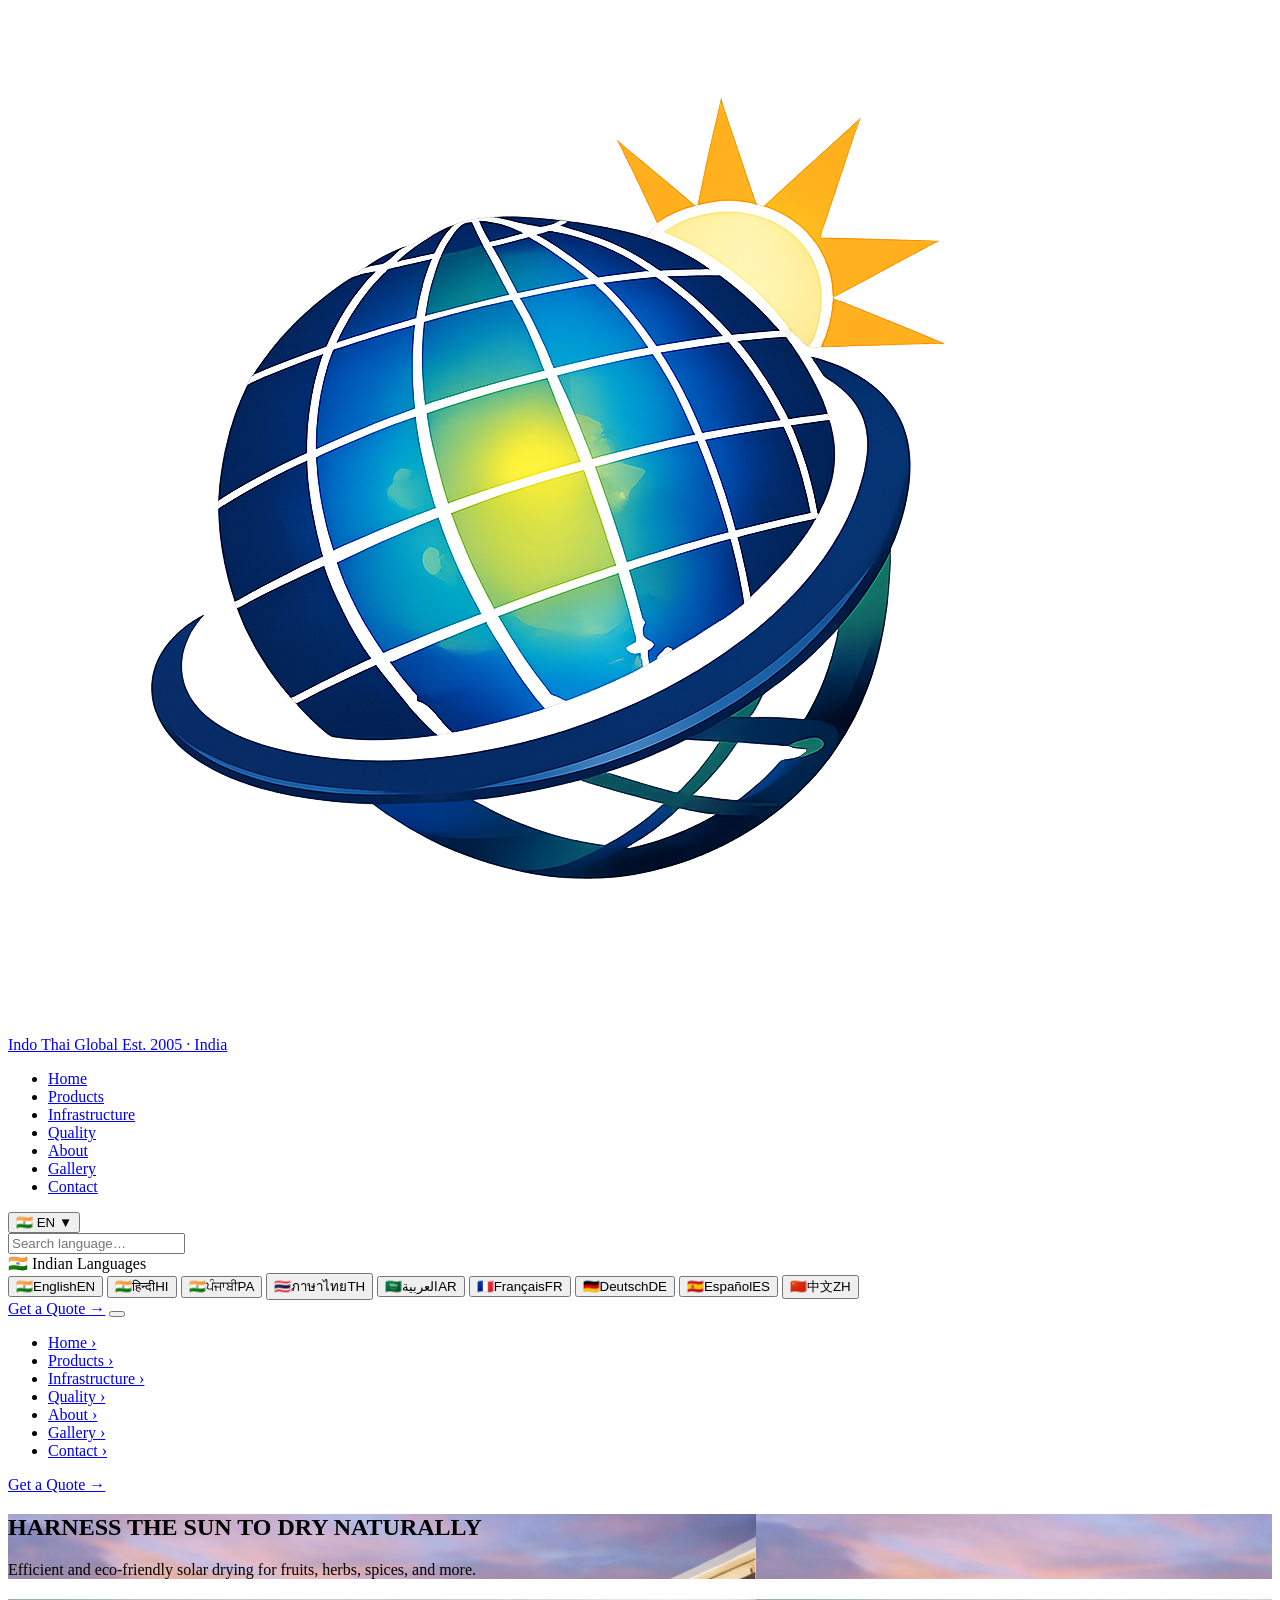
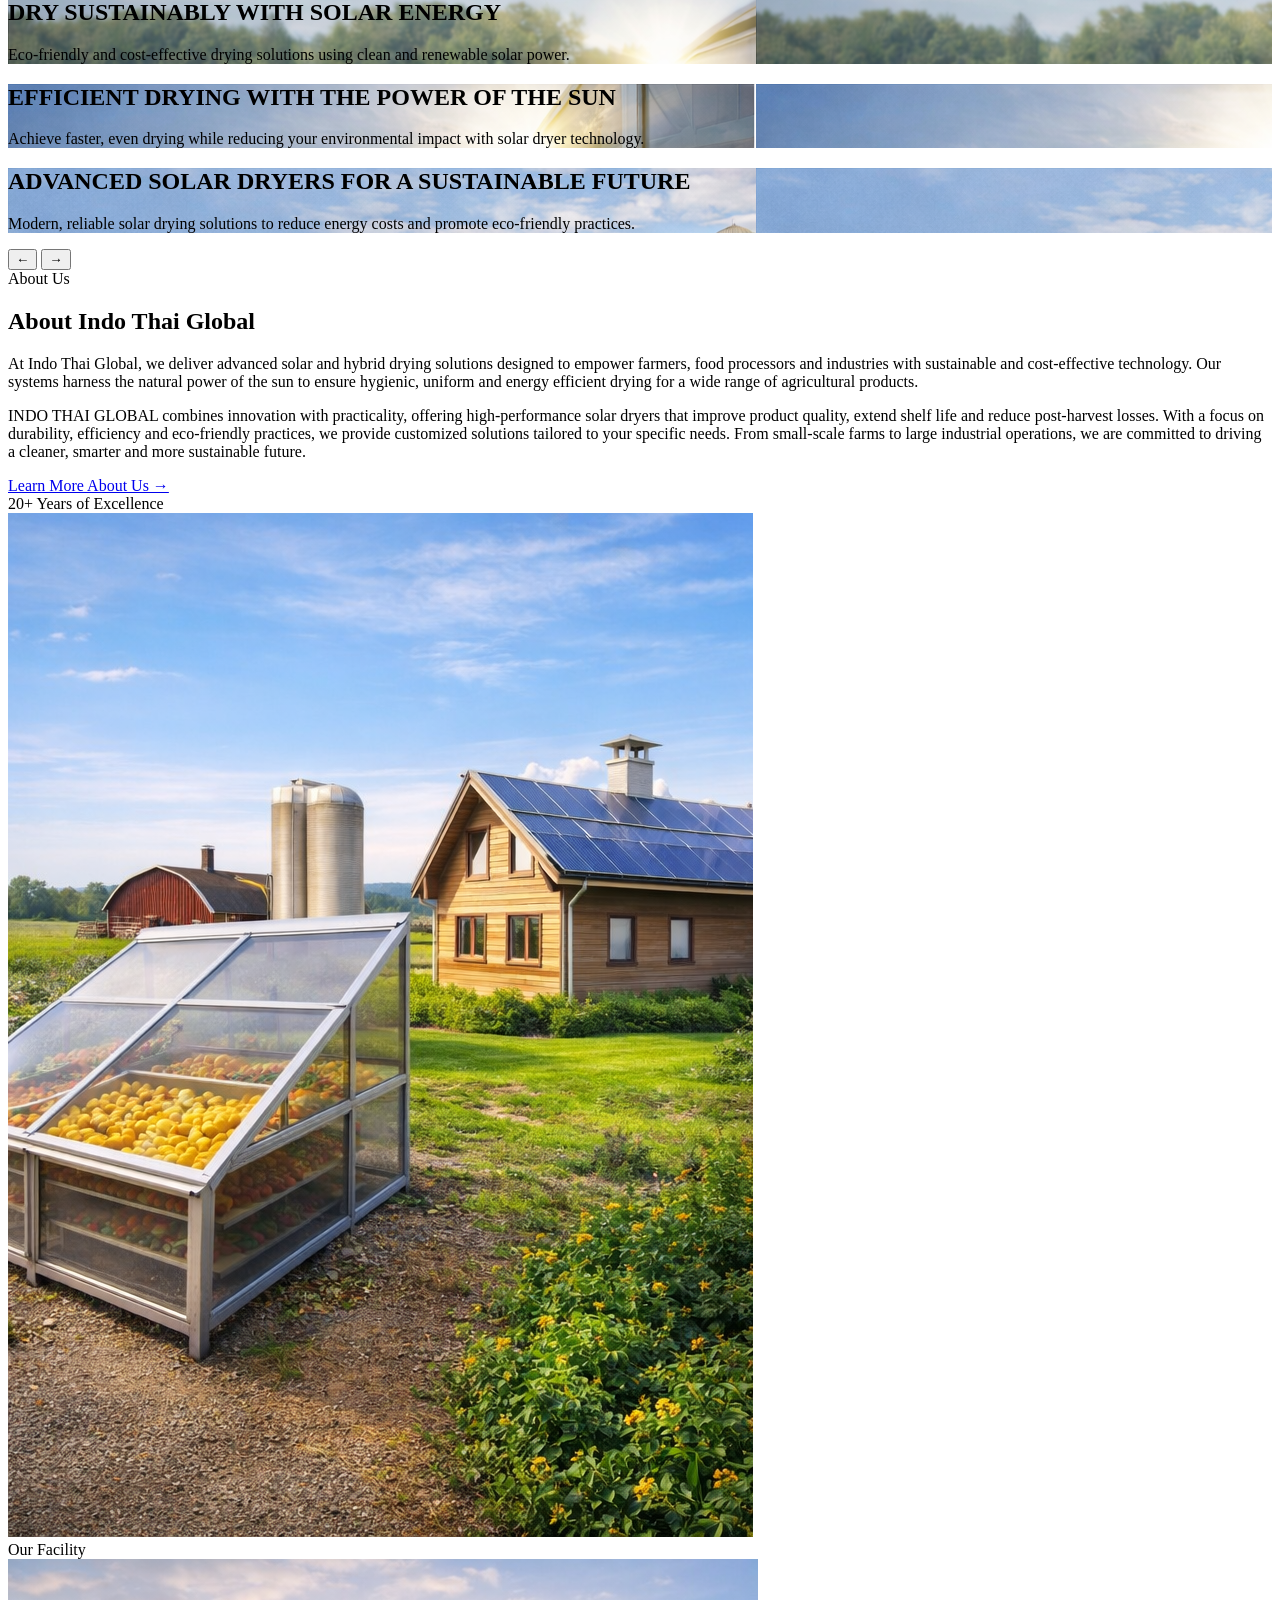
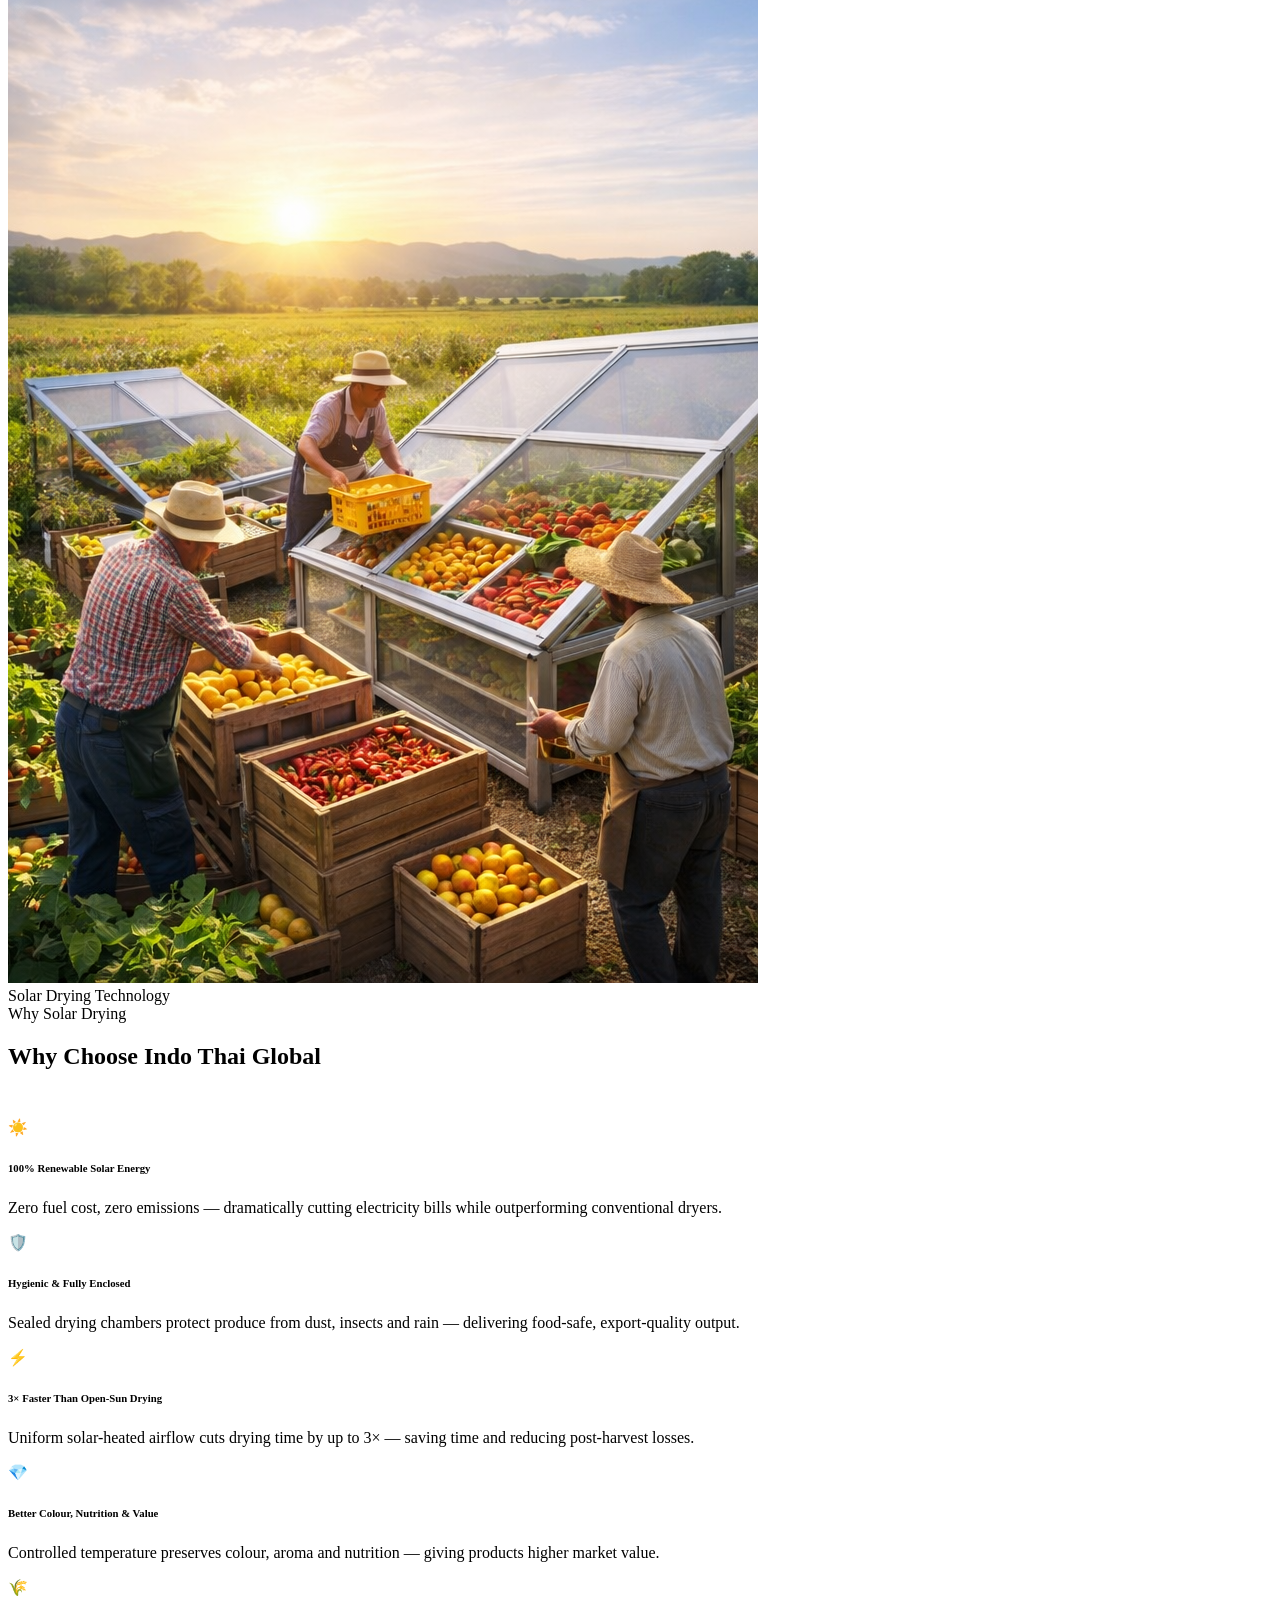
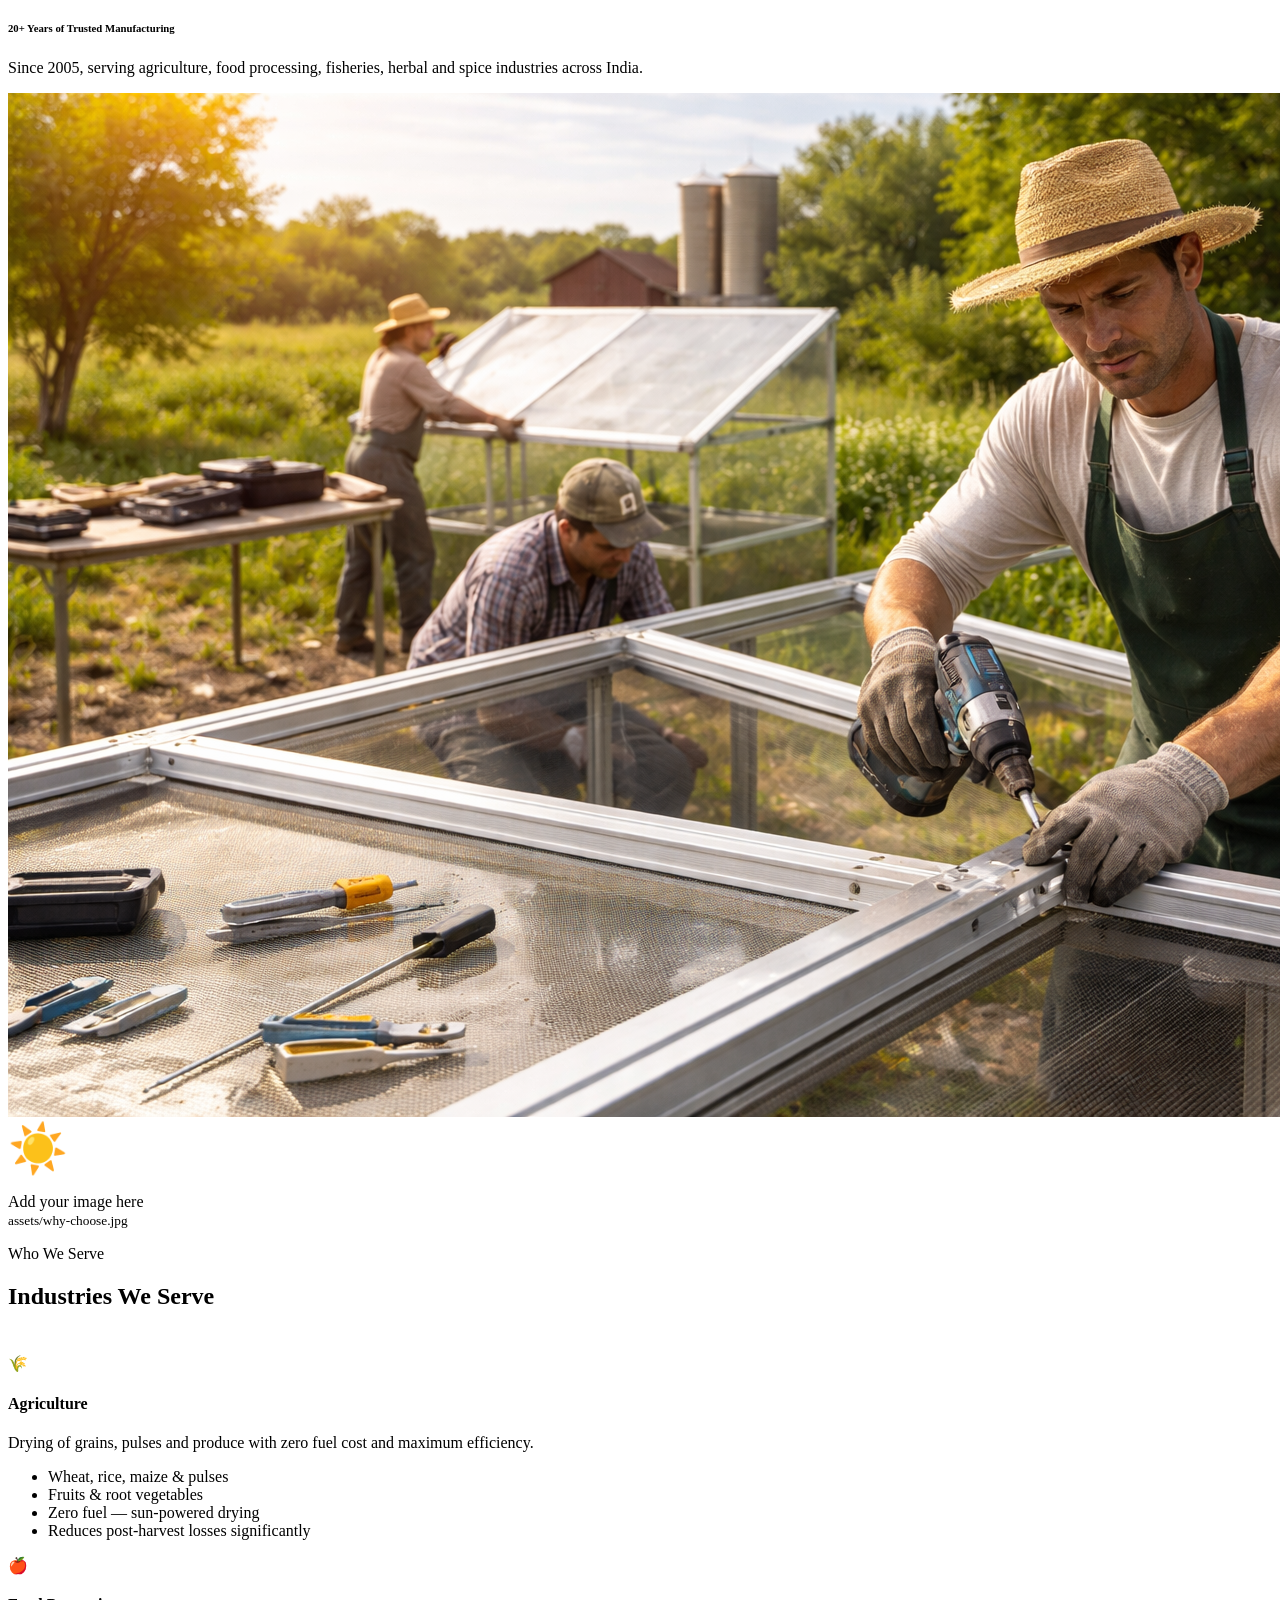
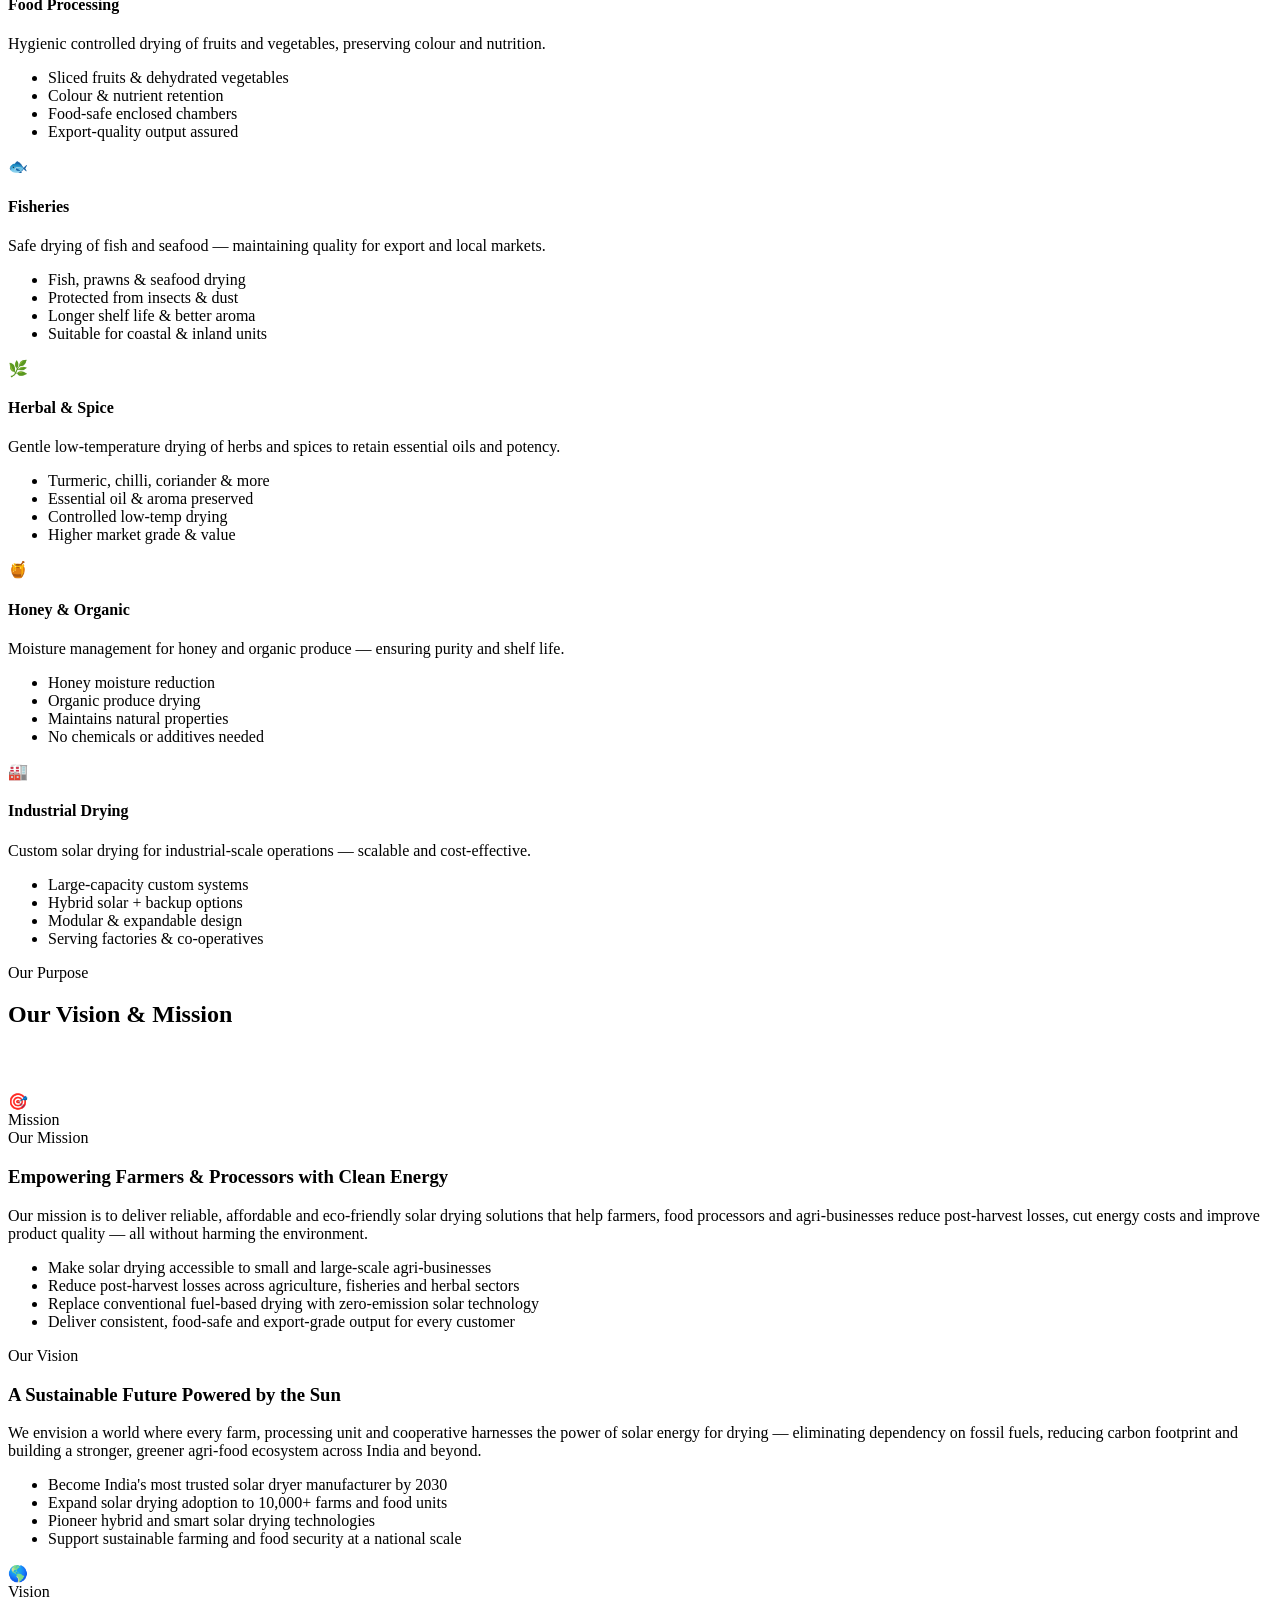
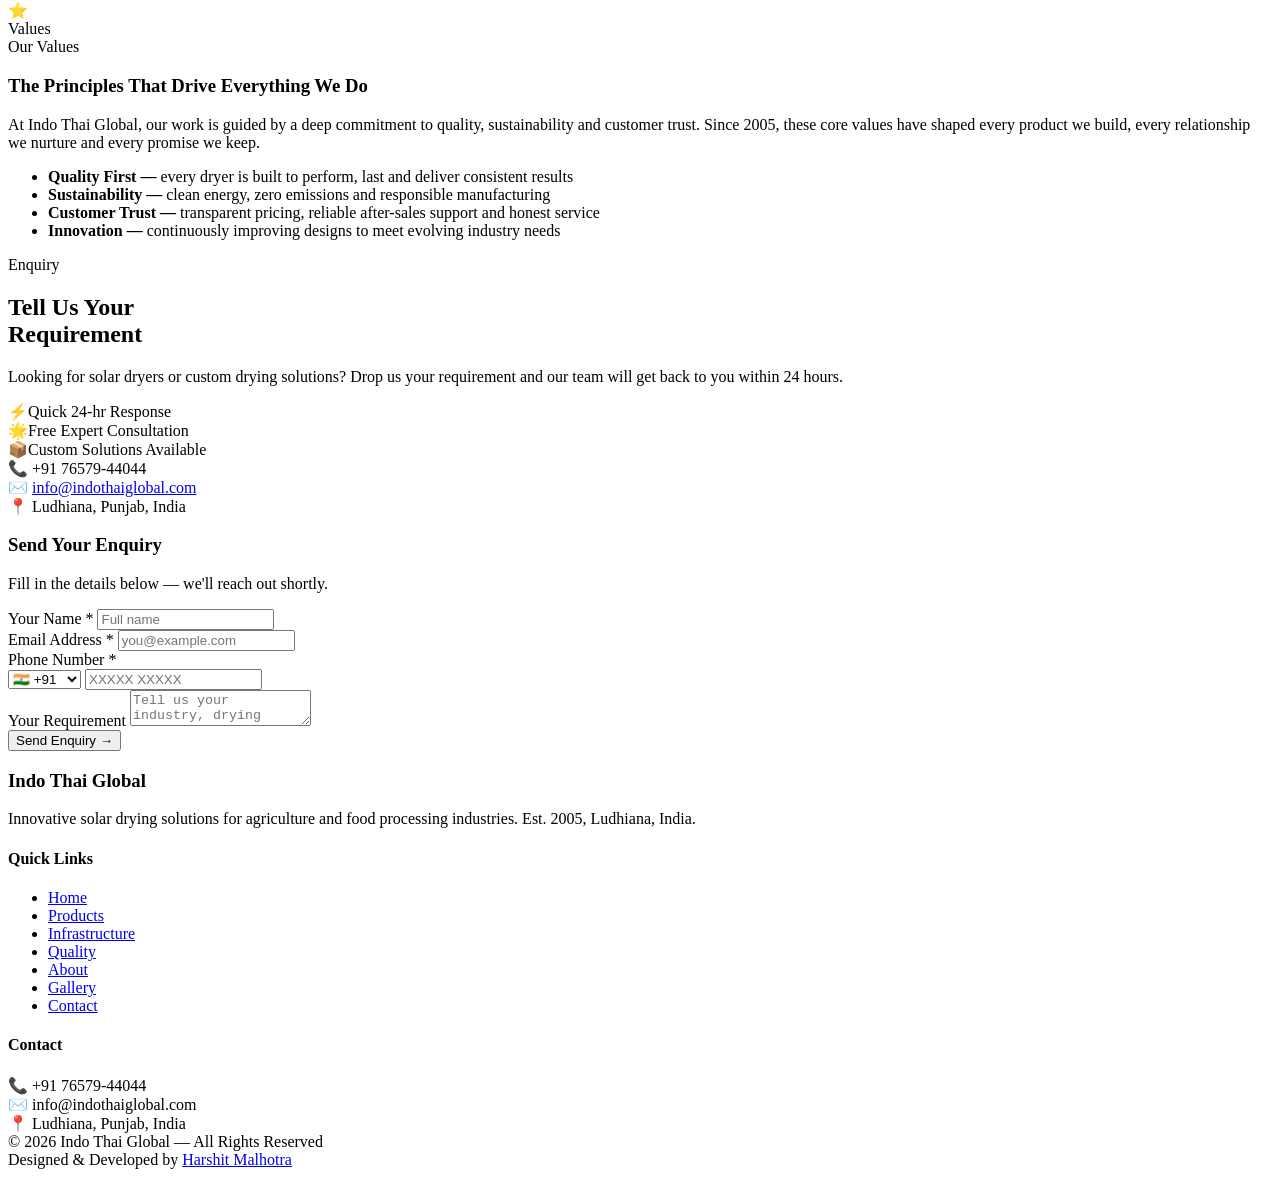
==== home.html @ e062b839 "Add files via upload" ====
<!DOCTYPE html>
<html lang="en">
<head>
  <meta charset="UTF-8"/>
  <meta name="viewport" content="width=device-width, initial-scale=1.0"/>
  <title>Indo Thai Global — Solar &amp; Hybrid Drying Systems</title>
  <meta name="description" content="Industrial-grade solar drying systems and food processing equipment. Est. 2005, Ludhiana, India."/>
  <link rel="icon" href="assets/logo.png" type="image/png"/>
  <link rel="stylesheet" href="css/global.css"/>
  <link rel="stylesheet" href="css/navbar.css"/>
  <link rel="stylesheet" href="css/home.css"/>
</head>
<body>

<!-- ░░ NAVBAR ░░ -->
<nav class="nav" id="nav">
  <div class="nav-accent" aria-hidden="true"></div>
  <div class="nav-progress" id="navProgress" aria-hidden="true"></div>
  <div class="nav-inner">
    <a href="home.html" class="nav-brand" aria-label="Indo Thai Global — Home">
      <img src="assets/logo.png" alt="Indo Thai Global" class="nav-logo" draggable="false"/>
      <div class="nav-brand-words">
        <span class="nav-brand-name">Indo Thai Global</span>
        <span class="nav-brand-tag">Est. 2005 &middot; India</span>
      </div>
    </a>
    <div class="nav-divider" aria-hidden="true"></div>
    <ul class="nav-links" role="list">
      <li><a href="home.html"           class="nav-link active">Home</a></li>
      <li><a href="products.html"       class="nav-link">Products</a></li>
      <li><a href="infrastructure.html" class="nav-link">Infrastructure</a></li>
      <li><a href="quality.html"        class="nav-link">Quality</a></li>
      <li><a href="about.html"          class="nav-link">About</a></li>
      <li><a href="gallery.html"        class="nav-link">Gallery</a></li>
      <li><a href="contact.html"        class="nav-link">Contact</a></li>
    </ul>
    <!-- Language Switcher -->
    <div class="nav-lang" id="navLang">
      <button class="nav-lang-btn" id="langBtn" aria-label="Select language">
        <span class="nav-lang-flag" id="langFlag">🇮🇳</span>
        <span id="langCurrent">EN</span>
        <span class="nav-lang-arrow">▼</span>
      </button>
      <div class="nav-lang-dropdown" id="langDropdown">
        <div class="lang-search-wrap">
          <input class="lang-search" id="langSearch" type="text" placeholder="Search language…" autocomplete="off"/>
        </div>
        <div class="lang-options-scroll" id="langOptionsScroll">
        <div class="lang-group">
          <div class="lang-group-label">🇮🇳 Indian Languages</div>
          <button class="lang-option active" data-lang="en" data-flag="🇮🇳"><span class="lang-option-flag">🇮🇳</span><span class="lang-option-name">English</span><span class="lang-option-code">EN</span></button>
          <button class="lang-option" data-lang="hi" data-flag="🇮🇳"><span class="lang-option-flag">🇮🇳</span><span class="lang-option-name">हिन्दी</span><span class="lang-option-code">HI</span></button>
          <button class="lang-option" data-lang="pa" data-flag="🇮🇳"><span class="lang-option-flag">🇮🇳</span><span class="lang-option-name">ਪੰਜਾਬੀ</span><span class="lang-option-code">PA</span></button>
          <button class="lang-option" data-lang="th" data-flag="🇹🇭"><span class="lang-option-flag">🇹🇭</span><span class="lang-option-name">ภาษาไทย</span><span class="lang-option-code">TH</span></button>
          <button class="lang-option" data-lang="ar" data-flag="🇸🇦"><span class="lang-option-flag">🇸🇦</span><span class="lang-option-name">العربية</span><span class="lang-option-code">AR</span></button>
          <button class="lang-option" data-lang="fr" data-flag="🇫🇷"><span class="lang-option-flag">🇫🇷</span><span class="lang-option-name">Français</span><span class="lang-option-code">FR</span></button>
          <button class="lang-option" data-lang="de" data-flag="🇩🇪"><span class="lang-option-flag">🇩🇪</span><span class="lang-option-name">Deutsch</span><span class="lang-option-code">DE</span></button>
          <button class="lang-option" data-lang="es" data-flag="🇪🇸"><span class="lang-option-flag">🇪🇸</span><span class="lang-option-name">Español</span><span class="lang-option-code">ES</span></button>
          <button class="lang-option" data-lang="zh-CN" data-flag="🇨🇳"><span class="lang-option-flag">🇨🇳</span><span class="lang-option-name">中文</span><span class="lang-option-code">ZH</span></button>
        </div>
        </div>
      </div>
    </div>
    <a href="#enquiry" class="nav-cta">Get a Quote <span class="cta-arrow">→</span></a>
    <button class="nav-burger" id="burger" aria-label="Toggle navigation" aria-expanded="false" aria-controls="drawer">
      <span class="burger-line"></span>
      <span class="burger-line"></span>
      <span class="burger-line"></span>
    </button>
  </div>
</nav>

<div class="nav-drawer" id="drawer" role="navigation" aria-label="Mobile navigation">
  <ul class="drawer-links" role="list">
    <li><a href="home.html"           class="drawer-link">Home           <span class="drawer-arrow">›</span></a></li>
    <li><a href="products.html"       class="drawer-link">Products       <span class="drawer-arrow">›</span></a></li>
    <li><a href="infrastructure.html" class="drawer-link">Infrastructure <span class="drawer-arrow">›</span></a></li>
    <li><a href="quality.html"        class="drawer-link">Quality        <span class="drawer-arrow">›</span></a></li>
    <li><a href="about.html"          class="drawer-link">About          <span class="drawer-arrow">›</span></a></li>
    <li><a href="gallery.html"        class="drawer-link">Gallery        <span class="drawer-arrow">›</span></a></li>
    <li><a href="contact.html"        class="drawer-link">Contact        <span class="drawer-arrow">›</span></a></li>
  </ul>
  <div class="drawer-cta-wrap">
    <a href="#enquiry" class="drawer-cta">Get a Quote →</a>
  </div>
</div>


<!-- ░░ HERO ░░ -->
<section class="hero" aria-label="Hero">
  <div class="hero-slides">
    <div class="hero-slide is-active" style="background-image:url('assets/slide1.png')">
      <div class="hero-slide-overlay"></div>
      <div class="hero-slide-text">
        <h1 class="hero-slide-heading">HARNESS THE SUN TO DRY NATURALLY</h1>
        <p class="hero-slide-sub">Efficient and eco-friendly solar drying for fruits, herbs, spices, and more.</p>
      </div>
    </div>
    <div class="hero-slide" style="background-image:url('assets/slide2.png')">
      <div class="hero-slide-overlay"></div>
      <div class="hero-slide-text">
        <h1 class="hero-slide-heading">DRY SUSTAINABLY WITH SOLAR ENERGY</h1>
        <p class="hero-slide-sub">Eco-friendly and cost-effective drying solutions using clean and renewable solar power.</p>
      </div>
    </div>
    <div class="hero-slide" style="background-image:url('assets/slide3.png')">
      <div class="hero-slide-overlay"></div>
      <div class="hero-slide-text">
        <h1 class="hero-slide-heading">EFFICIENT DRYING WITH THE POWER OF THE SUN</h1>
        <p class="hero-slide-sub">Achieve faster, even drying while reducing your environmental impact with solar dryer technology.</p>
      </div>
    </div>
    <div class="hero-slide" style="background-image:url('assets/slide4.png')">
      <div class="hero-slide-overlay"></div>
      <div class="hero-slide-text">
        <h1 class="hero-slide-heading">ADVANCED SOLAR DRYERS FOR A SUSTAINABLE FUTURE</h1>
        <p class="hero-slide-sub">Modern, reliable solar drying solutions to reduce energy costs and promote eco-friendly practices.</p>
      </div>
    </div>
  </div>
  <div class="hero-glow" aria-hidden="true"></div>

  <button class="hero-slide-arrow hero-slide-prev" id="heroPrev" aria-label="Previous slide">&#8592;</button>
  <button class="hero-slide-arrow hero-slide-next" id="heroNext" aria-label="Next slide">&#8594;</button>
  <div class="hero-slide-dots" id="heroSlideDots"></div>
  <div class="scroll-hint" aria-hidden="true">
    <div class="scroll-line"></div>
    <div class="scroll-dot"></div>
  </div>
</section>


<!-- ░░ ABOUT US ░░ -->
<section class="home-about section" id="company">
  <div class="container">
    <div class="home-about-grid">

      <!-- Text — LEFT, slides in from left -->
      <div class="ha-text reveal-left">
        <div class="section-label">About Us</div>
        <h2 class="ha-title">About Indo Thai Global</h2>
        <div class="ha-divider"></div>
        <p>At Indo Thai Global, we deliver advanced solar and hybrid drying solutions designed to empower farmers, food processors and industries with sustainable and cost-effective technology. Our systems harness the natural power of the sun to ensure hygienic, uniform and energy efficient drying for a wide range of agricultural products.</p>
        <p>INDO THAI GLOBAL combines innovation with practicality, offering high-performance solar dryers that improve product quality, extend shelf life and reduce post-harvest losses. With a focus on durability, efficiency and eco-friendly practices, we provide customized solutions tailored to your specific needs. From small-scale farms to large industrial operations, we are committed to driving a cleaner, smarter and more sustainable future.</p>
        <a href="about.html" class="btn btn-ghost" style="margin-top:1.6rem">Learn More About Us →</a>
      </div>

      <!-- Dual image stack — RIGHT, slides in from right -->
      <div class="ha-images-stack reveal-right">
        <div class="ha-stack-badge">
          <span class="ha-badge-num">20+</span>
          <span class="ha-badge-text">Years of Excellence</span>
        </div>
        <div class="ha-stack-img ha-stack-img--top">
          <!-- REPLACE: assets/about-main.jpg -->
          <img src="assets/about1.png" alt="Indo Thai Global facility"
               onerror="this.parentElement.style.background='linear-gradient(135deg,#c8f0e4,#9dd8c8)'"/>
          <div class="ha-stack-overlay">
            <span class="ha-stack-label">Our Facility</span>
          </div>
        </div>
        <div class="ha-stack-img ha-stack-img--bottom">
          <!-- REPLACE: assets/about-sm1.jpg -->
          <img src="assets/about2.png" alt="Solar drying technology"
               onerror="this.parentElement.style.background='linear-gradient(135deg,#bee8f7,#7dcce8)'"/>
          <div class="ha-stack-overlay">
            <span class="ha-stack-label">Solar Drying Technology</span>
          </div>
        </div>
      </div>

    </div>
  </div>
</section>

<!-- ░░ WHY CHOOSE US ░░ -->
<section class="home-why section" id="why-us">
  <div class="container">

    <div class="text-center reveal-up" style="margin-bottom:3rem">
      <div class="section-label">Why Solar Drying</div>
      <h2 class="sec-title">Why Choose Indo Thai Global</h2>
    </div>

    <div class="why-new-grid">

      <!-- Cards — LEFT -->
      <div class="why-cards-col reveal-left">
        <div class="why-card">
          <div class="why-card-icon-box">&#9728;&#65039;</div>
          <div class="why-card-body">
            <h6>100% Renewable Solar Energy</h6>
            <p>Zero fuel cost, zero emissions — dramatically cutting electricity bills while outperforming conventional dryers.</p>
          </div>
        </div>
        <div class="why-card">
          <div class="why-card-icon-box">&#128737;&#65039;</div>
          <div class="why-card-body">
            <h6>Hygienic &amp; Fully Enclosed</h6>
            <p>Sealed drying chambers protect produce from dust, insects and rain — delivering food-safe, export-quality output.</p>
          </div>
        </div>
        <div class="why-card">
          <div class="why-card-icon-box">&#9889;</div>
          <div class="why-card-body">
            <h6>3&#215; Faster Than Open-Sun Drying</h6>
            <p>Uniform solar-heated airflow cuts drying time by up to 3&#215; — saving time and reducing post-harvest losses.</p>
          </div>
        </div>
        <div class="why-card">
          <div class="why-card-icon-box">&#128142;</div>
          <div class="why-card-body">
            <h6>Better Colour, Nutrition &amp; Value</h6>
            <p>Controlled temperature preserves colour, aroma and nutrition — giving products higher market value.</p>
          </div>
        </div>
        <div class="why-card">
          <div class="why-card-icon-box">&#127806;</div>
          <div class="why-card-body">
            <h6>20+ Years of Trusted Manufacturing</h6>
            <p>Since 2005, serving agriculture, food processing, fisheries, herbal and spice industries across India.</p>
          </div>
        </div>
      </div>

      <!-- Image — RIGHT -->
      <div class="why-new-img-side reveal-right">
        <div class="why-new-img-wrap">
          <!-- REPLACE: assets/why-choose.jpg -->
          <img src="assets/whychoose.png" alt="Why Choose Indo Thai Global"
               onerror="this.style.display='none';this.parentElement.classList.add('why-img-ph')"/>
          <div class="why-ph-inner">
            <div style="font-size:3rem">&#9728;&#65039;</div>
            <p>Add your image here<br/><small>assets/why-choose.jpg</small></p>
          </div>
        </div>
      </div>

    </div>
  </div>
</section>


<!-- ░░ INDUSTRIES WE SERVE ░░ -->
<section class="home-industries section" id="industries">
  <div class="ind-container">
    <div class="text-center reveal-up" style="margin-bottom:2.8rem">
      <div class="section-label">Who We Serve</div>
      <h2 class="sec-title">Industries We Serve</h2>
    </div>
    <div class="ind-grid">

      <div class="ind-card reveal-up" style="transition-delay:0.05s">
        <div class="ind-icon">&#127806;</div>
        <h4>Agriculture</h4>
        <p>Drying of grains, pulses and produce with zero fuel cost and maximum efficiency.</p>
        <ul class="ind-list">
          <li>Wheat, rice, maize &amp; pulses</li>
          <li>Fruits &amp; root vegetables</li>
          <li>Zero fuel — sun-powered drying</li>
          <li>Reduces post-harvest losses significantly</li>
        </ul>
      </div>

      <div class="ind-card reveal-up" style="transition-delay:0.10s">
        <div class="ind-icon">&#127822;</div>
        <h4>Food Processing</h4>
        <p>Hygienic controlled drying of fruits and vegetables, preserving colour and nutrition.</p>
        <ul class="ind-list">
          <li>Sliced fruits &amp; dehydrated vegetables</li>
          <li>Colour &amp; nutrient retention</li>
          <li>Food-safe enclosed chambers</li>
          <li>Export-quality output assured</li>
        </ul>
      </div>

      <div class="ind-card reveal-up" style="transition-delay:0.15s">
        <div class="ind-icon">&#128031;</div>
        <h4>Fisheries</h4>
        <p>Safe drying of fish and seafood — maintaining quality for export and local markets.</p>
        <ul class="ind-list">
          <li>Fish, prawns &amp; seafood drying</li>
          <li>Protected from insects &amp; dust</li>
          <li>Longer shelf life &amp; better aroma</li>
          <li>Suitable for coastal &amp; inland units</li>
        </ul>
      </div>

      <div class="ind-card reveal-up" style="transition-delay:0.20s">
        <div class="ind-icon">&#127807;</div>
        <h4>Herbal &amp; Spice</h4>
        <p>Gentle low-temperature drying of herbs and spices to retain essential oils and potency.</p>
        <ul class="ind-list">
          <li>Turmeric, chilli, coriander &amp; more</li>
          <li>Essential oil &amp; aroma preserved</li>
          <li>Controlled low-temp drying</li>
          <li>Higher market grade &amp; value</li>
        </ul>
      </div>

      <div class="ind-card reveal-up" style="transition-delay:0.25s">
        <div class="ind-icon">&#127855;</div>
        <h4>Honey &amp; Organic</h4>
        <p>Moisture management for honey and organic produce — ensuring purity and shelf life.</p>
        <ul class="ind-list">
          <li>Honey moisture reduction</li>
          <li>Organic produce drying</li>
          <li>Maintains natural properties</li>
          <li>No chemicals or additives needed</li>
        </ul>
      </div>

      <div class="ind-card reveal-up" style="transition-delay:0.30s">
        <div class="ind-icon">&#127981;</div>
        <h4>Industrial Drying</h4>
        <p>Custom solar drying for industrial-scale operations — scalable and cost-effective.</p>
        <ul class="ind-list">
          <li>Large-capacity custom systems</li>
          <li>Hybrid solar + backup options</li>
          <li>Modular &amp; expandable design</li>
          <li>Serving factories &amp; co-operatives</li>
        </ul>
      </div>

    </div>
  </div>
</section>


<!-- ░░ VISION & MISSION ░░ -->
<section class="home-vm section" id="vision-mission">
  <div class="container">

    <div class="text-center reveal-up" style="margin-bottom:4rem">
      <div class="section-label">Our Purpose</div>
      <h2 class="sec-title">Our Vision &amp; Mission</h2>
    </div>

    <!-- ── MISSION — figure left, text right ── -->
    <div class="vm-row">
      <div class="vm-figure reveal-left">
        <div class="vm-figure-ring vm-ring--mission">
          <div class="vm-figure-emoji">&#127919;</div>
        </div>
        <div class="vm-figure-label">Mission</div>
      </div>
      <div class="vm-content reveal-right">
        <div class="vm-tag vm-tag--mission">Our Mission</div>
        <h3 class="vm-heading">Empowering Farmers &amp; Processors with Clean Energy</h3>
        <p class="vm-body">Our mission is to deliver reliable, affordable and eco-friendly solar drying solutions that help farmers, food processors and agri-businesses reduce post-harvest losses, cut energy costs and improve product quality — all without harming the environment.</p>
        <ul class="vm-points">
          <li>Make solar drying accessible to small and large-scale agri-businesses</li>
          <li>Reduce post-harvest losses across agriculture, fisheries and herbal sectors</li>
          <li>Replace conventional fuel-based drying with zero-emission solar technology</li>
          <li>Deliver consistent, food-safe and export-grade output for every customer</li>
        </ul>
      </div>
    </div>

    <!-- ── VISION — text left, figure right ── -->
    <div class="vm-row vm-row--reverse">
      <div class="vm-content reveal-left">
        <div class="vm-tag vm-tag--vision">Our Vision</div>
        <h3 class="vm-heading">A Sustainable Future Powered by the Sun</h3>
        <p class="vm-body">We envision a world where every farm, processing unit and cooperative harnesses the power of solar energy for drying — eliminating dependency on fossil fuels, reducing carbon footprint and building a stronger, greener agri-food ecosystem across India and beyond.</p>
        <ul class="vm-points">
          <li>Become India's most trusted solar dryer manufacturer by 2030</li>
          <li>Expand solar drying adoption to 10,000+ farms and food units</li>
          <li>Pioneer hybrid and smart solar drying technologies</li>
          <li>Support sustainable farming and food security at a national scale</li>
        </ul>
      </div>
      <div class="vm-figure reveal-right">
        <div class="vm-figure-ring vm-ring--vision">
          <div class="vm-figure-emoji">&#127758;</div>
        </div>
        <div class="vm-figure-label">Vision</div>
      </div>
    </div>

    <!-- ── VALUES — figure left, text right ── -->
    <div class="vm-row">
      <div class="vm-figure reveal-left">
        <div class="vm-figure-ring vm-ring--values">
          <div class="vm-figure-emoji">&#11088;</div>
        </div>
        <div class="vm-figure-label">Values</div>
      </div>
      <div class="vm-content reveal-right">
        <div class="vm-tag vm-tag--values">Our Values</div>
        <h3 class="vm-heading">The Principles That Drive Everything We Do</h3>
        <p class="vm-body">At Indo Thai Global, our work is guided by a deep commitment to quality, sustainability and customer trust. Since 2005, these core values have shaped every product we build, every relationship we nurture and every promise we keep.</p>
        <ul class="vm-points">
          <li><strong>Quality First —</strong> every dryer is built to perform, last and deliver consistent results</li>
          <li><strong>Sustainability —</strong> clean energy, zero emissions and responsible manufacturing</li>
          <li><strong>Customer Trust —</strong> transparent pricing, reliable after-sales support and honest service</li>
          <li><strong>Innovation —</strong> continuously improving designs to meet evolving industry needs</li>
        </ul>
      </div>
    </div>

  </div>
</section>

<!-- ░░ ENQUIRY FORM ░░ -->
<section class="enquiry-section" id="enquiry">

  <!-- Decorative blobs -->
  <div class="eq-blob eq-blob--1" aria-hidden="true"></div>
  <div class="eq-blob eq-blob--2" aria-hidden="true"></div>

  <div class="container eq-wrap">

    <!-- LEFT — info panel -->
    <div class="enquiry-left reveal-left">
      <div class="section-label eq-label-light">Enquiry</div>
      <h2 class="enquiry-title">Tell Us Your<br/>Requirement</h2>
      <p class="enquiry-subtitle">Looking for solar dryers or custom drying solutions? Drop us your requirement and our team will get back to you within 24 hours.</p>

      <div class="eq-perks">
        <div class="eq-perk"><span class="eq-perk-icon">&#9889;</span><span>Quick 24-hr Response</span></div>
        <div class="eq-perk"><span class="eq-perk-icon">&#127775;</span><span>Free Expert Consultation</span></div>
        <div class="eq-perk"><span class="eq-perk-icon">&#128230;</span><span>Custom Solutions Available</span></div>
      </div>

      <div class="eq-divider"></div>

      <div class="enquiry-contact-strip">
        <div class="eq-contact-item">
          <span class="eq-icon">&#128222;</span>
          <span>+91 76579-44044</span>
        </div>
        <div class="eq-contact-item">
          <span class="eq-icon">&#9993;&#65039;</span>
          <span><a href="mailto:info@indothaiglobal.com">info@indothaiglobal.com</a></span>
        </div>
        <div class="eq-contact-item">
          <span class="eq-icon">&#128205;</span>
          <span>Ludhiana, Punjab, India</span>
        </div>
      </div>
    </div>

    <!-- RIGHT — form card -->
    <div class="eq-form-card reveal-right">
      <div class="eq-form-header">
        <h3>Send Your Enquiry</h3>
        <p>Fill in the details below — we'll reach out shortly.</p>
      </div>
      <form id="enquiryForm" novalidate>

        <div class="form-grid-2">
          <!-- Name -->
          <div class="form-field">
            <label for="eq-name">Your Name <span class="req">*</span></label>
            <input type="text" id="eq-name" placeholder="Full name" required/>
          </div>

          <!-- Email -->
          <div class="form-field">
            <label for="eq-email">Email Address <span class="req">*</span></label>
            <input type="email" id="eq-email" placeholder="you@example.com" required/>
          </div>
        </div>

        <!-- Phone with country code -->
        <div class="form-field">
          <label for="eq-phone">Phone Number <span class="req">*</span></label>
          <div class="phone-wrap">
            <select id="eq-country" class="country-select" aria-label="Country code">
              <option value="+91">🇮🇳 +91</option>
              <option value="+1">🇺🇸 +1</option>
              <option value="+44">🇬🇧 +44</option>
              <option value="+61">🇦🇺 +61</option>
              <option value="+971">🇦🇪 +971</option>
              <option value="+966">🇸🇦 +966</option>
              <option value="+65">🇸🇬 +65</option>
              <option value="+60">🇲🇾 +60</option>
              <option value="+66">🇹🇭 +66</option>
              <option value="+880">🇧🇩 +880</option>
              <option value="+92">🇵🇰 +92</option>
              <option value="+94">🇱🇰 +94</option>
              <option value="+977">🇳🇵 +977</option>
              <option value="+49">🇩🇪 +49</option>
              <option value="+33">🇫🇷 +33</option>
              <option value="+81">🇯🇵 +81</option>
              <option value="+86">🇨🇳 +86</option>
              <option value="+27">🇿🇦 +27</option>
              <option value="+234">🇳🇬 +234</option>
              <option value="+254">🇰🇪 +254</option>
            </select>
            <input type="tel" id="eq-phone" placeholder="XXXXX XXXXX" required/>
          </div>
        </div>

        <!-- Message -->
        <div class="form-field">
          <label for="eq-msg">Your Requirement</label>
          <textarea id="eq-msg" placeholder="Tell us your industry, drying capacity needed, location and any specific requirement…"></textarea>
        </div>

        <button type="submit" class="eq-submit-btn">
          <span>Send Enquiry</span>
          <span class="eq-btn-arrow">&#8594;</span>
        </button>

      </form>
    </div>

  </div>
</section>

<!-- ░░ FOOTER ░░ -->
<footer class="site-footer">
  <div class="container footer-grid">

    <div class="footer-col">
      <h3 class="footer-brand">Indo Thai Global</h3>
      <p class="footer-text">
        Innovative solar drying solutions for agriculture and food processing industries.
        Est. 2005, Ludhiana, India.
      </p>
    </div>

    <div class="footer-col">
      <h4 class="footer-title">Quick Links</h4>
      <ul class="footer-links">
        <li><a href="home.html">Home</a></li>
        <li><a href="products.html">Products</a></li>
        <li><a href="infrastructure.html">Infrastructure</a></li>
        <li><a href="quality.html">Quality</a></li>
        <li><a href="about.html">About</a></li>
        <li><a href="gallery.html">Gallery</a></li>
        <li><a href="contact.html">Contact</a></li>
      </ul>
    </div>

    <div class="footer-col">
      <h4 class="footer-title">Contact</h4>
      <div class="footer-contact-item">&#128222; +91 76579-44044</div>
      <div class="footer-contact-item">&#9993;&#65039; info@indothaiglobal.com</div>
      <div class="footer-contact-item">&#128205; Ludhiana, Punjab, India</div>
    </div>

  </div>
  <div class="footer-bottom">
    <div class="footer-bottom-inner">
      <span class="footer-copy">&#169; 2026 Indo Thai Global &#8212; All Rights Reserved</span>
      <div class="footer-dev-inner">
        <span class="footer-dev-text">Designed &amp; Developed by </span>
        <a href="https://www.linkedin.com/in/harshit-malhotra-20b333200/" target="_blank" rel="noopener noreferrer" class="footer-dev-link">Harshit Malhotra</a>
      </div>
    </div>
  </div>
</footer>

<script src="js/navbar.js"></script>
<script src="js/home.js"></script>
</body>
</html>
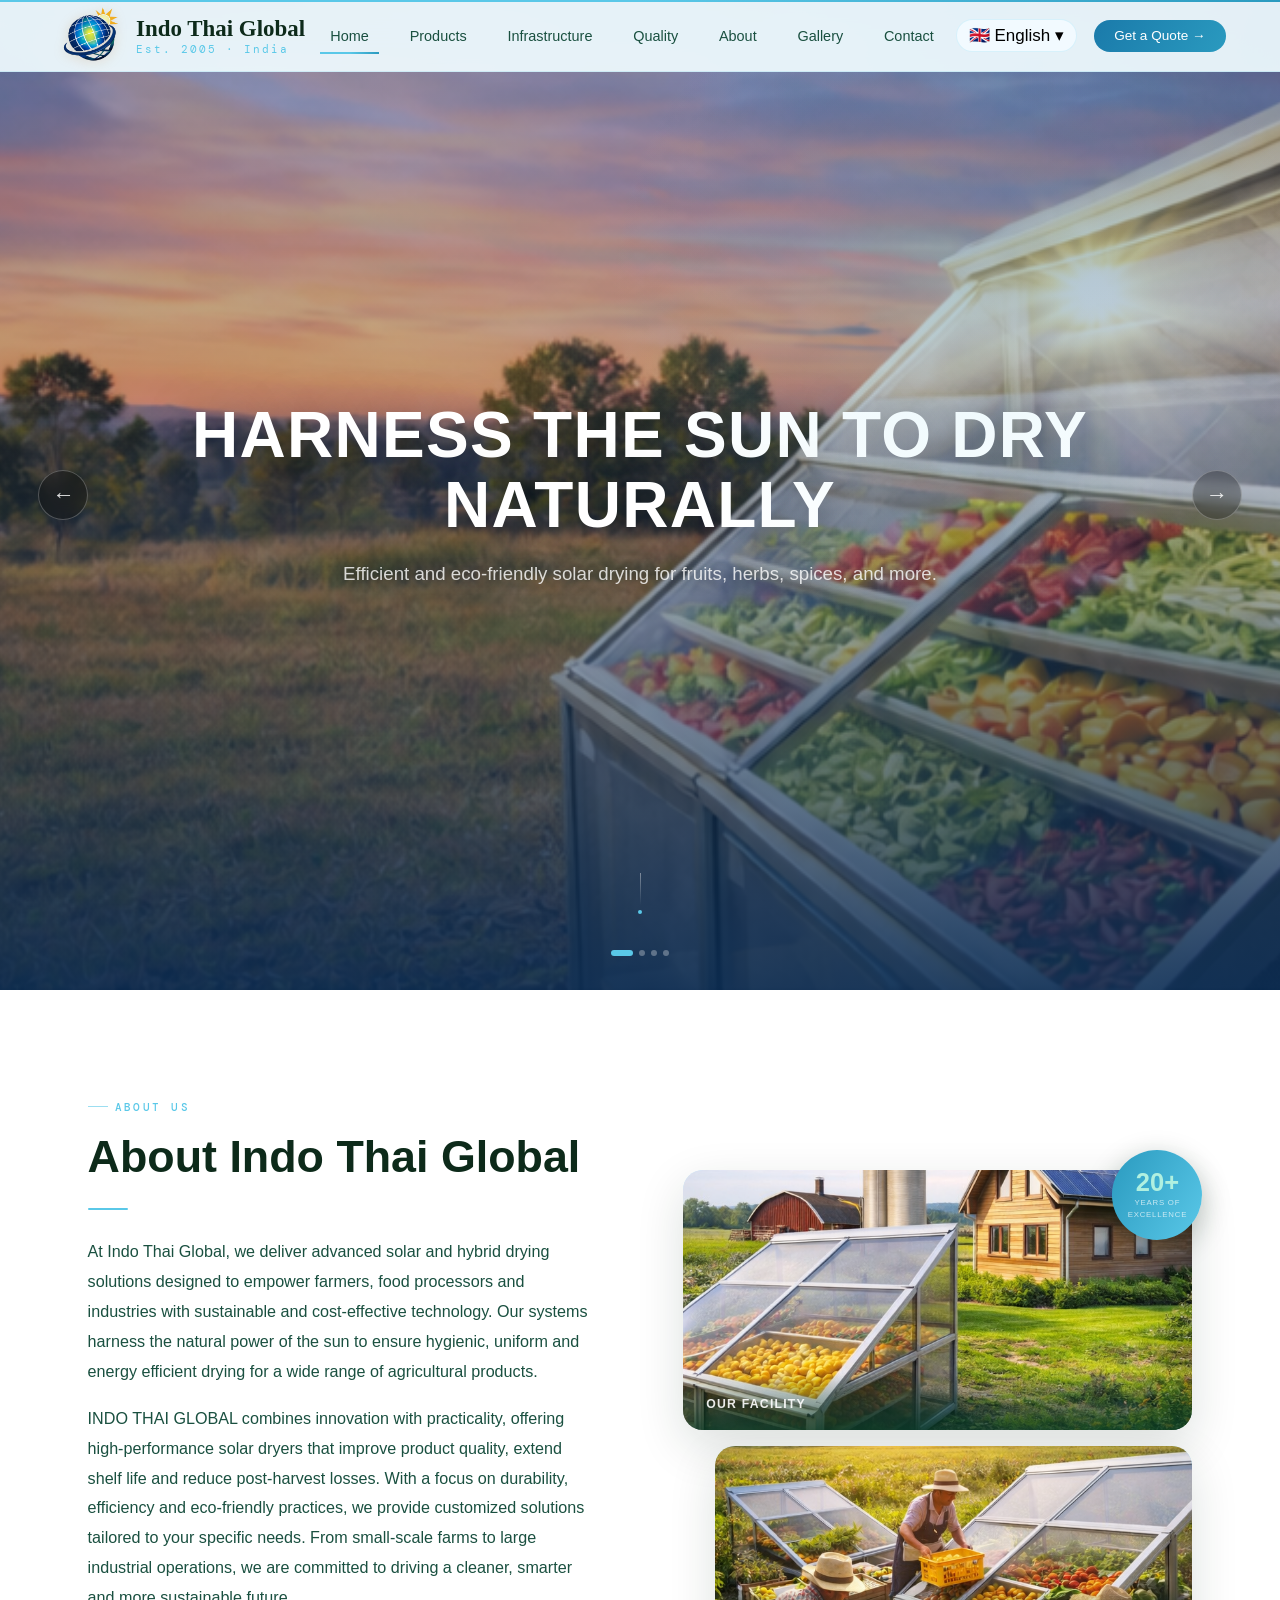
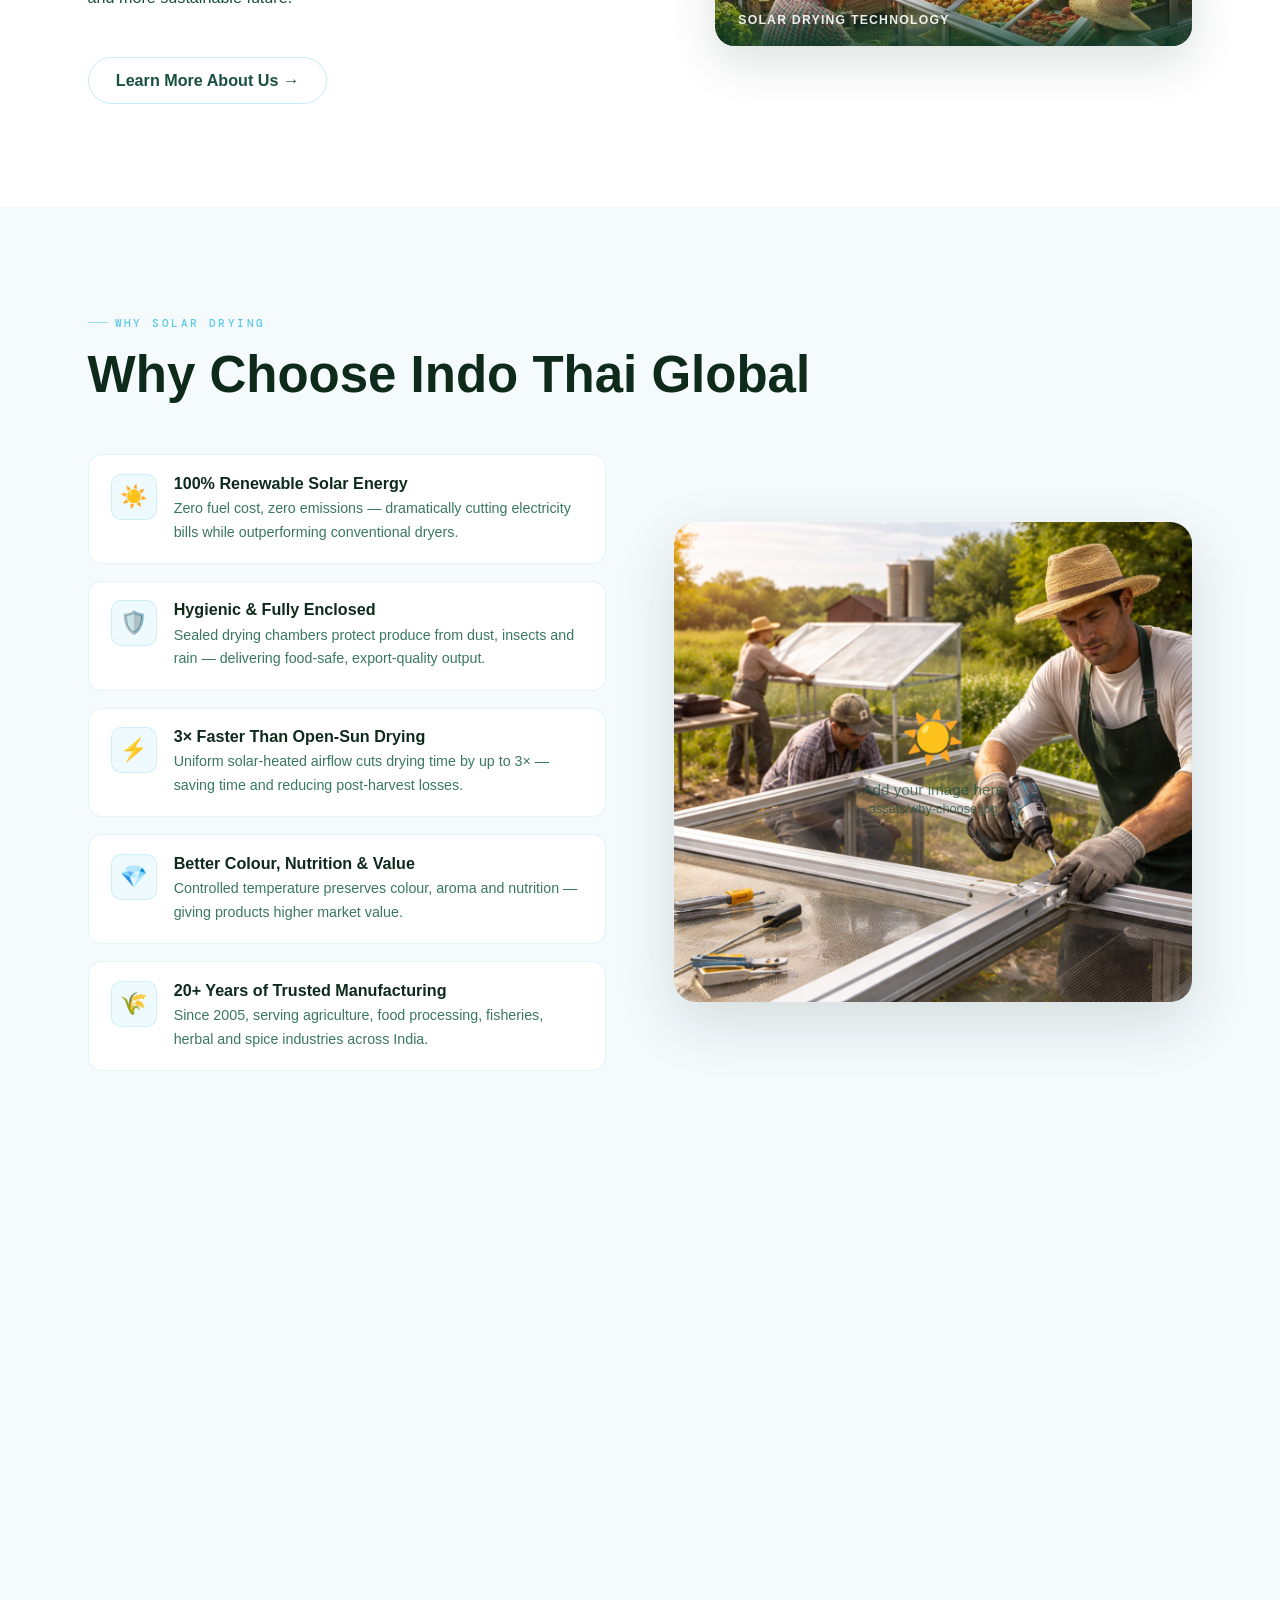
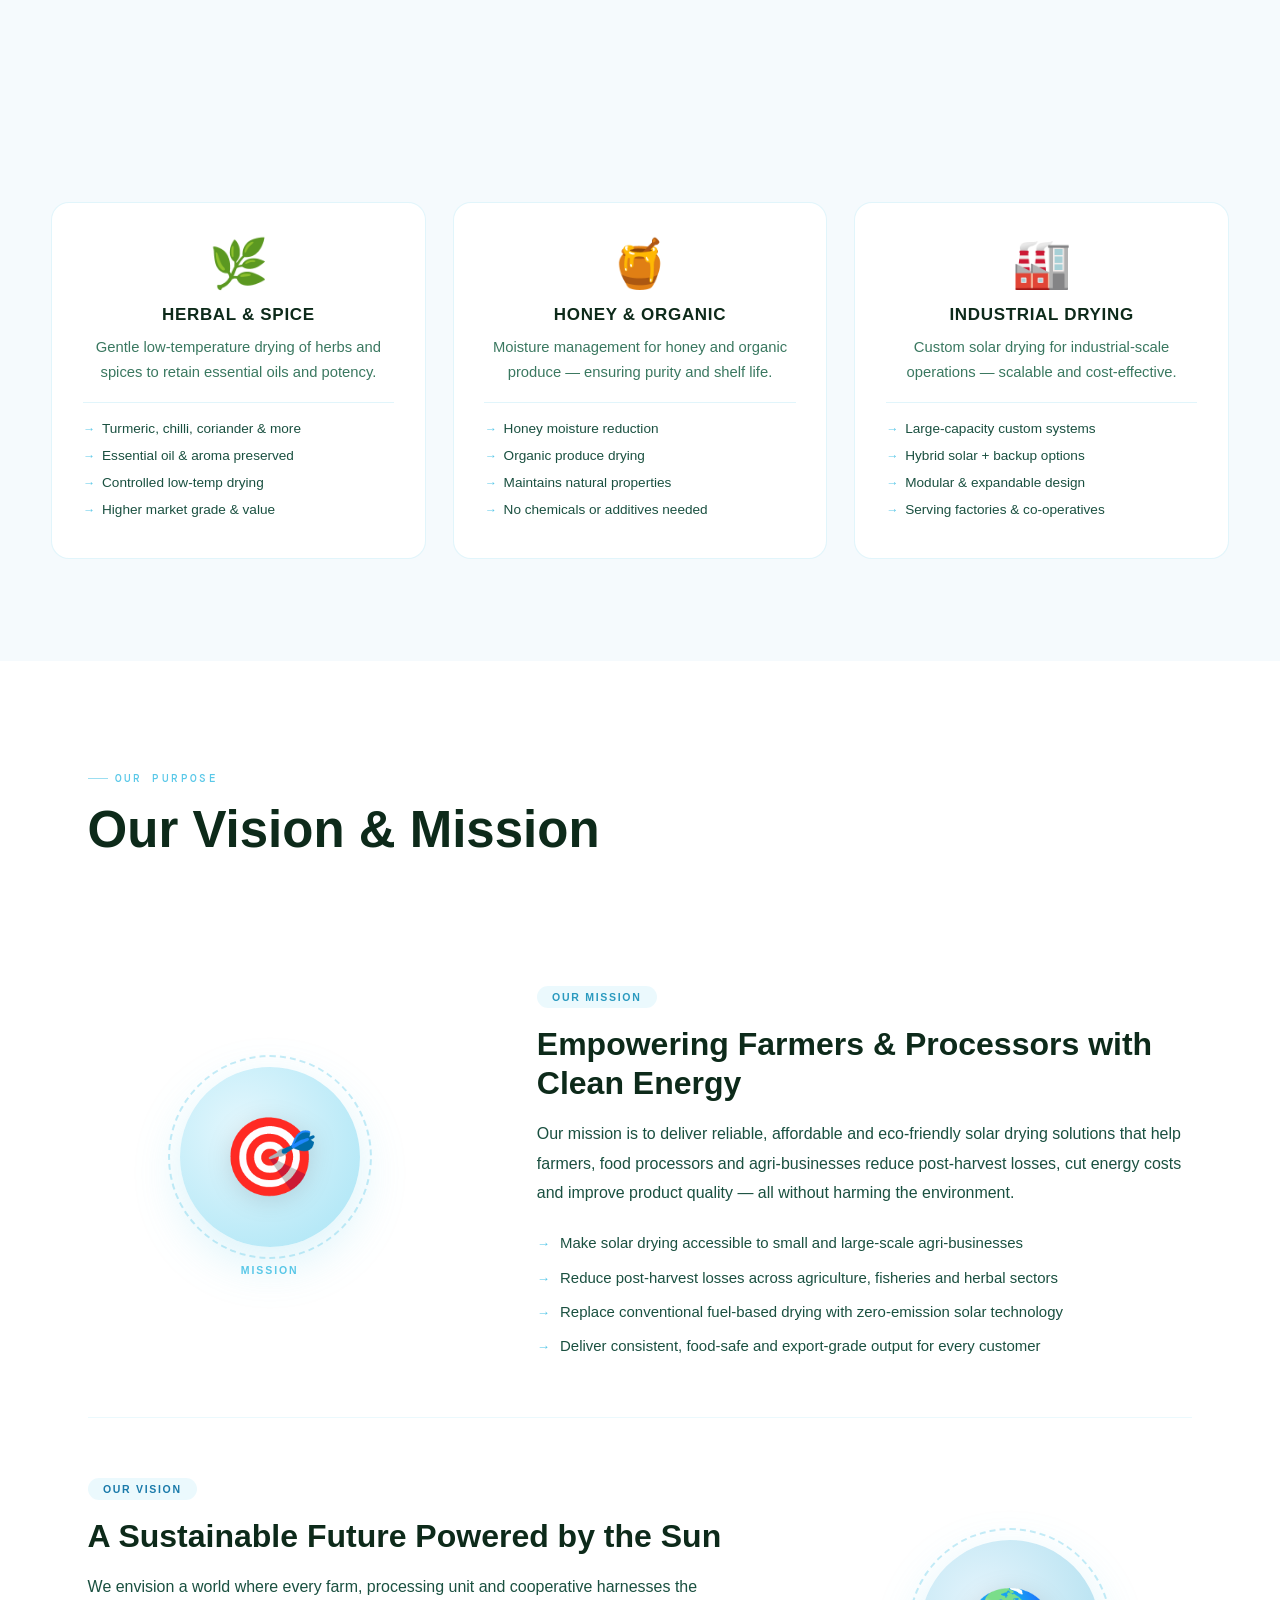
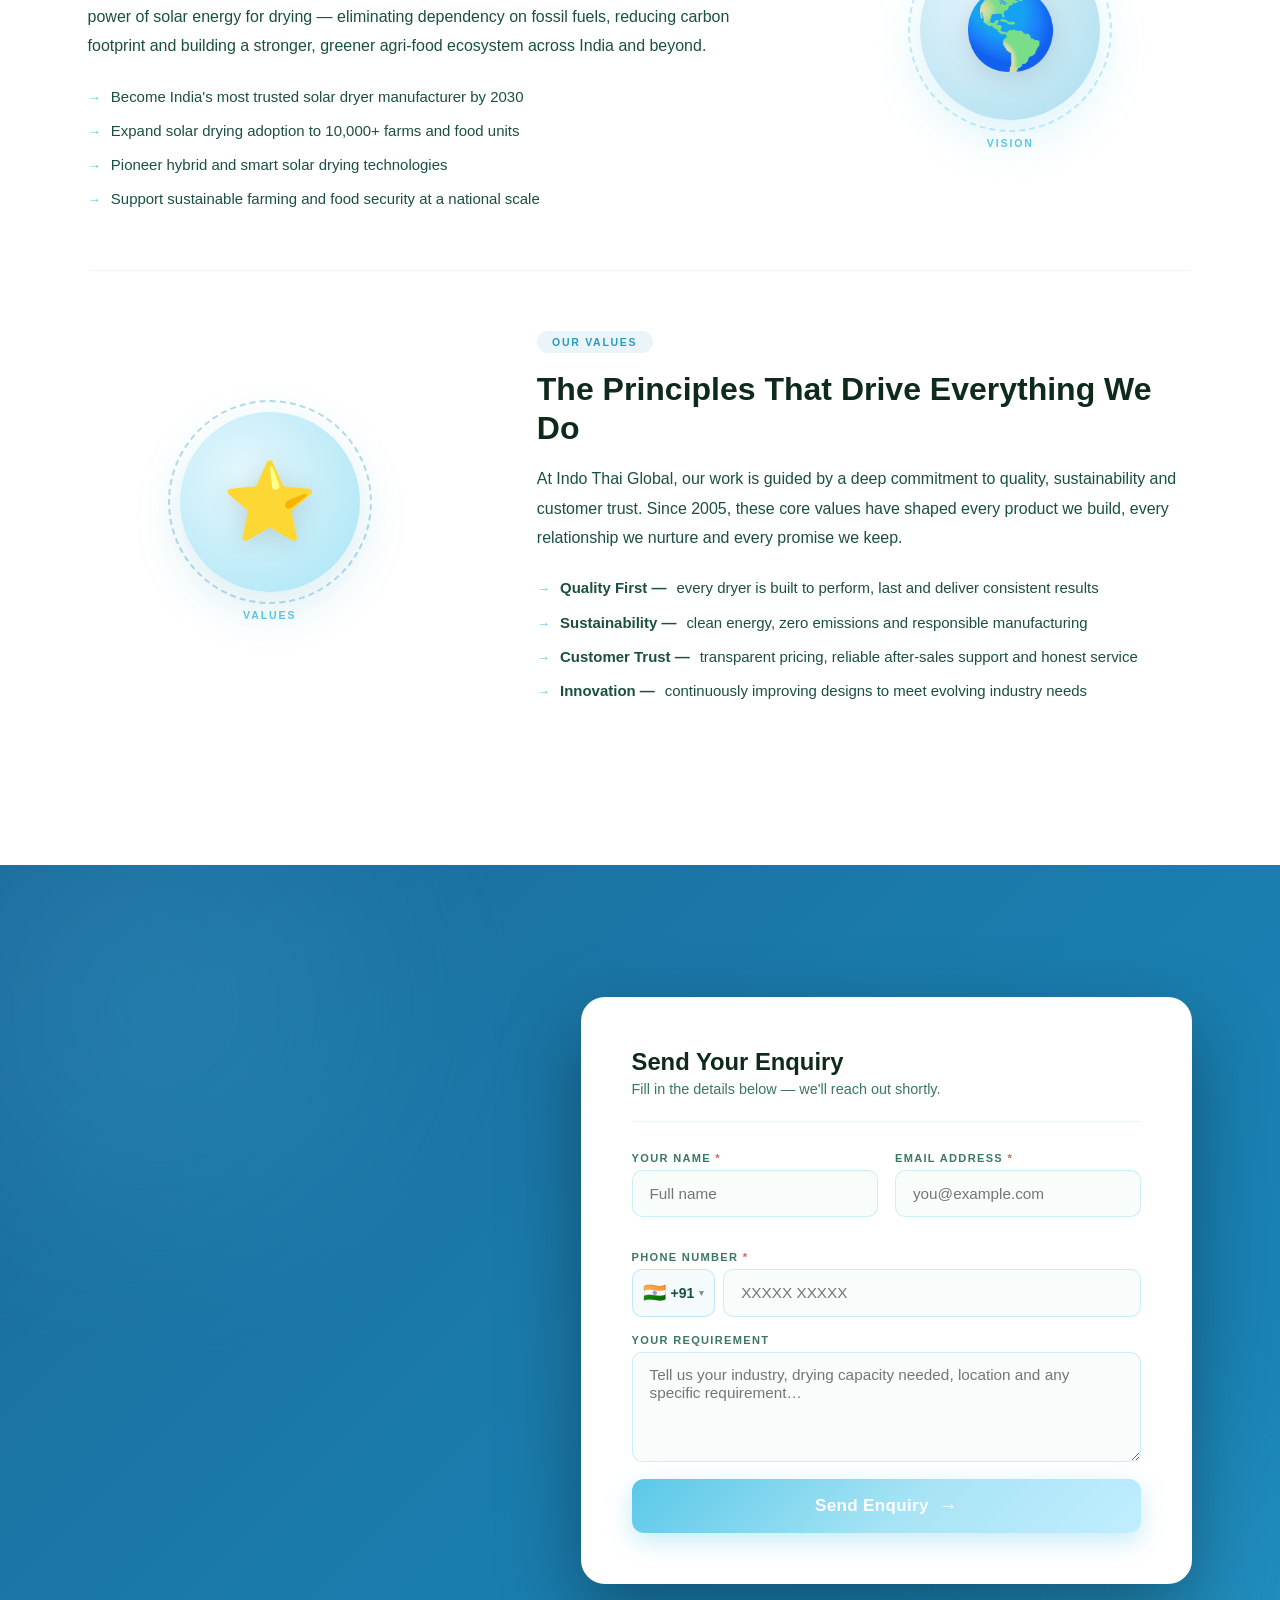
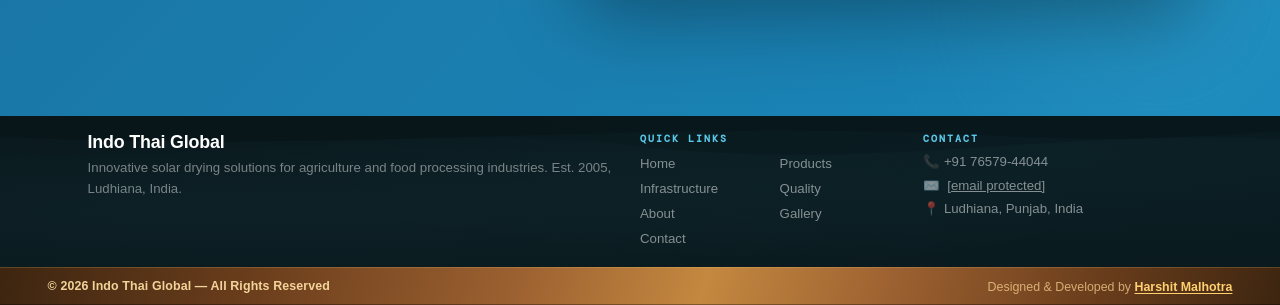
==== commit 98738236: "Add files via upload" ====
--- a/home.html
+++ b/home.html
@@ -9,8 +9,74 @@
   <link rel="stylesheet" href="css/global.css"/>
   <link rel="stylesheet" href="css/navbar.css"/>
   <link rel="stylesheet" href="css/home.css"/>
+  <style>
+    /* ── Custom Country Picker ── */
+    .phone-wrap { display: flex; gap: 8px; align-items: stretch; }
+    .country-picker { position: relative; flex-shrink: 0; }
+    .cp-btn {
+      display: inline-flex; align-items: center; gap: 5px;
+      height: 100%; min-height: 44px; padding: 0 10px;
+      border: 1.5px solid rgba(90,200,232,0.35); border-radius: 10px;
+      background: #f5fafd; cursor: pointer; font-family: inherit;
+      font-size: 0.85rem; font-weight: 700; color: #0d2a1a;
+      white-space: nowrap; transition: border-color 0.2s, background 0.2s;
+    }
+    .cp-btn:hover, .country-picker.open .cp-btn { border-color: #5ac8e8; background: #fff; }
+    .cp-flag { font-size: 1.1rem; line-height: 1; }
+    .cp-code { font-size: 0.82rem; font-weight: 700; color: #1a5040; }
+    .cp-arrow { font-size: 0.55rem; opacity: 0.5; transition: transform 0.2s; }
+    .country-picker.open .cp-arrow { transform: rotate(180deg); }
+    .cp-dropdown {
+      position: absolute; top: calc(100% + 6px); left: 0; width: 300px;
+      background: #fff; border: 1px solid rgba(90,200,232,0.22); border-radius: 14px;
+      box-shadow: 0 16px 48px rgba(0,0,0,0.13), 0 4px 14px rgba(42,154,191,0.10);
+      overflow: hidden; opacity: 0; visibility: hidden;
+      transform: translateY(6px) scale(0.98); transform-origin: top left;
+      transition: opacity 0.2s ease, transform 0.2s ease, visibility 0.2s; z-index: 9999;
+    }
+    .country-picker.open .cp-dropdown { opacity: 1; visibility: visible; transform: translateY(0) scale(1); }
+    .cp-search-wrap { padding: 10px 10px 7px; border-bottom: 1px solid rgba(90,200,232,0.12); }
+    .cp-search {
+      width: 100%; padding: 7px 10px 7px 30px;
+      border: 1.5px solid rgba(90,200,232,0.22); border-radius: 8px;
+      font-family: inherit; font-size: 0.80rem; color: #0d2a1a; outline: none;
+      background: #f5fafd url("data:image/svg+xml,%3Csvg xmlns='http://www.w3.org/2000/svg' width='13' height='13' viewBox='0 0 24 24' fill='none' stroke='%235ac8e8' stroke-width='2.5'%3E%3Ccircle cx='11' cy='11' r='8'/%3E%3Cpath d='m21 21-4.35-4.35'/%3E%3C/svg%3E") no-repeat 9px center;
+      transition: border-color 0.2s;
+    }
+    .cp-search::placeholder { color: #aac8d8; }
+    .cp-search:focus { border-color: #5ac8e8; background-color: #fff; }
+    .cp-list { max-height: 260px; overflow-y: auto; padding: 5px 0; scrollbar-width: thin; scrollbar-color: rgba(90,200,232,0.28) transparent; }
+    .cp-list::-webkit-scrollbar { width: 4px; }
+    .cp-list::-webkit-scrollbar-thumb { background: rgba(90,200,232,0.32); border-radius: 4px; }
+    .cp-group-label { font-size: 0.60rem; font-weight: 700; letter-spacing: 0.13em; text-transform: uppercase; color: #5ac8e8; padding: 8px 12px 3px; opacity: 0.8; }
+    .cp-item { display: flex; align-items: center; gap: 9px; width: 100%; padding: 7px 12px; background: none; border: none; cursor: pointer; text-align: left; transition: background 0.13s; }
+    .cp-item:hover { background: rgba(90,200,232,0.09); }
+    .cp-item.active { background: rgba(42,154,191,0.08); }
+    .cp-item-flag { font-size: 1.1rem; line-height: 1; flex-shrink: 0; width: 22px; text-align: center; }
+    .cp-item-name { font-size: 0.84rem; font-weight: 500; color: #0d2a1a; flex: 1; white-space: nowrap; overflow: hidden; text-overflow: ellipsis; }
+    .cp-item.active .cp-item-name { color: #1a7aaa; font-weight: 700; }
+    .cp-item-code { font-size: 0.70rem; font-weight: 700; color: #5ac8e8; background: rgba(90,200,232,0.11); padding: 2px 5px; border-radius: 4px; flex-shrink: 0; font-family: monospace; }
+    .cp-item.active .cp-item-code { background: rgba(42,154,191,0.14); color: #1a7aaa; }
+    .cp-item.active::after { content: "\2713"; font-size: 0.72rem; color: #2a9abf; }
+    .cp-item[hidden] { display: none; }
+    .cp-no-results { padding: 14px 12px; font-size: 0.82rem; color: #aac8d8; text-align: center; }
+    /* Hide Google Translate toolbar & banner */
+    .goog-te-banner-frame, .goog-te-balloon-frame { display: none !important; }
+    .goog-te-gadget { display: none !important; }
+    body { top: 0 !important; }
+    #goog-gt-tt, .goog-te-balloon-frame { display: none !important; }
+  </style>
 </head>
 <body>
+
+<!-- Google Translate (hidden) -->
+<div id="google_translate_element" style="display:none"></div>
+<script type="text/javascript">
+  function googleTranslateElementInit() {
+    new google.translate.TranslateElement({ pageLanguage: "en", autoDisplay: false }, "google_translate_element");
+  }
+</script>
+<script src="//translate.google.com/translate_a/element.js?cb=googleTranslateElementInit"></script>
 
 <!-- ░░ NAVBAR ░░ -->
 <nav class="nav" id="nav">
@@ -36,29 +102,16 @@
     </ul>
     <!-- Language Switcher -->
     <div class="nav-lang" id="navLang">
-      <button class="nav-lang-btn" id="langBtn" aria-label="Select language">
-        <span class="nav-lang-flag" id="langFlag">🇮🇳</span>
-        <span id="langCurrent">EN</span>
-        <span class="nav-lang-arrow">▼</span>
+      <button class="nav-lang-btn" id="langBtn" aria-label="Select language" aria-haspopup="listbox" aria-expanded="false">
+        <span class="nav-lang-flag" id="langFlag">🇬🇧</span>
+        <span id="langCurrent">English</span>
+        <span class="nav-lang-arrow">▾</span>
       </button>
-      <div class="nav-lang-dropdown" id="langDropdown">
+      <div class="nav-lang-dropdown" id="langDropdown" role="listbox">
         <div class="lang-search-wrap">
           <input class="lang-search" id="langSearch" type="text" placeholder="Search language…" autocomplete="off"/>
         </div>
-        <div class="lang-options-scroll" id="langOptionsScroll">
-        <div class="lang-group">
-          <div class="lang-group-label">🇮🇳 Indian Languages</div>
-          <button class="lang-option active" data-lang="en" data-flag="🇮🇳"><span class="lang-option-flag">🇮🇳</span><span class="lang-option-name">English</span><span class="lang-option-code">EN</span></button>
-          <button class="lang-option" data-lang="hi" data-flag="🇮🇳"><span class="lang-option-flag">🇮🇳</span><span class="lang-option-name">हिन्दी</span><span class="lang-option-code">HI</span></button>
-          <button class="lang-option" data-lang="pa" data-flag="🇮🇳"><span class="lang-option-flag">🇮🇳</span><span class="lang-option-name">ਪੰਜਾਬੀ</span><span class="lang-option-code">PA</span></button>
-          <button class="lang-option" data-lang="th" data-flag="🇹🇭"><span class="lang-option-flag">🇹🇭</span><span class="lang-option-name">ภาษาไทย</span><span class="lang-option-code">TH</span></button>
-          <button class="lang-option" data-lang="ar" data-flag="🇸🇦"><span class="lang-option-flag">🇸🇦</span><span class="lang-option-name">العربية</span><span class="lang-option-code">AR</span></button>
-          <button class="lang-option" data-lang="fr" data-flag="🇫🇷"><span class="lang-option-flag">🇫🇷</span><span class="lang-option-name">Français</span><span class="lang-option-code">FR</span></button>
-          <button class="lang-option" data-lang="de" data-flag="🇩🇪"><span class="lang-option-flag">🇩🇪</span><span class="lang-option-name">Deutsch</span><span class="lang-option-code">DE</span></button>
-          <button class="lang-option" data-lang="es" data-flag="🇪🇸"><span class="lang-option-flag">🇪🇸</span><span class="lang-option-name">Español</span><span class="lang-option-code">ES</span></button>
-          <button class="lang-option" data-lang="zh-CN" data-flag="🇨🇳"><span class="lang-option-flag">🇨🇳</span><span class="lang-option-name">中文</span><span class="lang-option-code">ZH</span></button>
-        </div>
-        </div>
+        <div class="lang-options-scroll" id="langOptionsScroll"></div>
       </div>
     </div>
     <a href="#enquiry" class="nav-cta">Get a Quote <span class="cta-arrow">→</span></a>
@@ -432,7 +485,7 @@
         </div>
         <div class="eq-contact-item">
           <span class="eq-icon">&#9993;&#65039;</span>
-          <span><a href="mailto:info@indothaiglobal.com">info@indothaiglobal.com</a></span>
+          <span><a href="/cdn-cgi/l/email-protection#244d4a424b644d4a404b504c454d43484b4645480a474b49"><span class="__cf_email__" data-cfemail="d2bbbcb4bd92bbbcb6bda6bab3bbb5bebdb0b3befcb1bdbf">[email&#160;protected]</span></a></span>
         </div>
         <div class="eq-contact-item">
           <span class="eq-icon">&#128205;</span>
@@ -467,29 +520,23 @@
         <div class="form-field">
           <label for="eq-phone">Phone Number <span class="req">*</span></label>
           <div class="phone-wrap">
-            <select id="eq-country" class="country-select" aria-label="Country code">
-              <option value="+91">🇮🇳 +91</option>
-              <option value="+1">🇺🇸 +1</option>
-              <option value="+44">🇬🇧 +44</option>
-              <option value="+61">🇦🇺 +61</option>
-              <option value="+971">🇦🇪 +971</option>
-              <option value="+966">🇸🇦 +966</option>
-              <option value="+65">🇸🇬 +65</option>
-              <option value="+60">🇲🇾 +60</option>
-              <option value="+66">🇹🇭 +66</option>
-              <option value="+880">🇧🇩 +880</option>
-              <option value="+92">🇵🇰 +92</option>
-              <option value="+94">🇱🇰 +94</option>
-              <option value="+977">🇳🇵 +977</option>
-              <option value="+49">🇩🇪 +49</option>
-              <option value="+33">🇫🇷 +33</option>
-              <option value="+81">🇯🇵 +81</option>
-              <option value="+86">🇨🇳 +86</option>
-              <option value="+27">🇿🇦 +27</option>
-              <option value="+234">🇳🇬 +234</option>
-              <option value="+254">🇰🇪 +254</option>
-            </select>
-            <input type="tel" id="eq-phone" placeholder="XXXXX XXXXX" required/>
+            <!-- Hidden real input for form submission -->
+            <input type="hidden" id="eq-country-val" value="+91"/>
+            <!-- Custom country picker -->
+            <div class="country-picker" id="countryPicker">
+              <button type="button" class="cp-btn" id="cpBtn" aria-haspopup="listbox" aria-expanded="false">
+                <span class="cp-flag" id="cpFlag">🇮🇳</span>
+                <span class="cp-code" id="cpCode">+91</span>
+                <span class="cp-arrow">▾</span>
+              </button>
+              <div class="cp-dropdown" id="cpDropdown" role="listbox">
+                <div class="cp-search-wrap">
+                  <input class="cp-search" id="cpSearch" type="text" placeholder="Search country or code…" autocomplete="off"/>
+                </div>
+                <div class="cp-list" id="cpList"></div>
+              </div>
+            </div>
+                        <input type="tel" id="eq-phone" placeholder="XXXXX XXXXX" required/>
           </div>
         </div>
 
@@ -538,7 +585,7 @@
     <div class="footer-col">
       <h4 class="footer-title">Contact</h4>
       <div class="footer-contact-item">&#128222; +91 76579-44044</div>
-      <div class="footer-contact-item">&#9993;&#65039; info@indothaiglobal.com</div>
+      <div class="footer-contact-item">&#9993;&#65039; <a href="/cdn-cgi/l/email-protection" class="__cf_email__" data-cfemail="fc95929a93bc9592989388949d959b90939e9d90d29f9391">[email&#160;protected]</a></div>
       <div class="footer-contact-item">&#128205; Ludhiana, Punjab, India</div>
     </div>
 
@@ -554,6 +601,323 @@
   </div>
 </footer>
 
+
+<script>
+(function () {
+  var COUNTRIES = [
+    // Popular
+    {f:'🇮🇳', n:'India',                  c:'+91',   pop:true},
+    {f:'🇺🇸', n:'United States',           c:'+1',    pop:true},
+    {f:'🇬🇧', n:'United Kingdom',          c:'+44',   pop:true},
+    {f:'🇦🇪', n:'United Arab Emirates',    c:'+971',  pop:true},
+    {f:'🇹🇭', n:'Thailand',                c:'+66',   pop:true},
+    {f:'🇸🇬', n:'Singapore',               c:'+65',   pop:true},
+    {f:'🇦🇺', n:'Australia',               c:'+61',   pop:true},
+    // All
+    {f:'🇦🇫', n:'Afghanistan',             c:'+93'},
+    {f:'🇦🇱', n:'Albania',                 c:'+355'},
+    {f:'🇩🇿', n:'Algeria',                 c:'+213'},
+    {f:'🇦🇩', n:'Andorra',                 c:'+376'},
+    {f:'🇦🇴', n:'Angola',                  c:'+244'},
+    {f:'🇦🇬', n:'Antigua and Barbuda',     c:'+1268'},
+    {f:'🇦🇷', n:'Argentina',               c:'+54'},
+    {f:'🇦🇲', n:'Armenia',                 c:'+374'},
+    {f:'🇦🇹', n:'Austria',                 c:'+43'},
+    {f:'🇦🇿', n:'Azerbaijan',              c:'+994'},
+    {f:'🇧🇸', n:'Bahamas',                 c:'+1242'},
+    {f:'🇧🇭', n:'Bahrain',                 c:'+973'},
+    {f:'🇧🇩', n:'Bangladesh',              c:'+880'},
+    {f:'🇧🇧', n:'Barbados',                c:'+1246'},
+    {f:'🇧🇾', n:'Belarus',                 c:'+375'},
+    {f:'🇧🇪', n:'Belgium',                 c:'+32'},
+    {f:'🇧🇿', n:'Belize',                  c:'+501'},
+    {f:'🇧🇯', n:'Benin',                   c:'+229'},
+    {f:'🇧🇹', n:'Bhutan',                  c:'+975'},
+    {f:'🇧🇴', n:'Bolivia',                 c:'+591'},
+    {f:'🇧🇦', n:'Bosnia and Herzegovina',  c:'+387'},
+    {f:'🇧🇼', n:'Botswana',                c:'+267'},
+    {f:'🇧🇷', n:'Brazil',                  c:'+55'},
+    {f:'🇧🇳', n:'Brunei',                  c:'+673'},
+    {f:'🇧🇬', n:'Bulgaria',                c:'+359'},
+    {f:'🇧🇫', n:'Burkina Faso',            c:'+226'},
+    {f:'🇧🇮', n:'Burundi',                 c:'+257'},
+    {f:'🇨🇻', n:'Cabo Verde',              c:'+238'},
+    {f:'🇰🇭', n:'Cambodia',                c:'+855'},
+    {f:'🇨🇲', n:'Cameroon',                c:'+237'},
+    {f:'🇨🇦', n:'Canada',                  c:'+1'},
+    {f:'🇨🇫', n:'Central African Republic',c:'+236'},
+    {f:'🇹🇩', n:'Chad',                    c:'+235'},
+    {f:'🇨🇱', n:'Chile',                   c:'+56'},
+    {f:'🇨🇳', n:'China',                   c:'+86'},
+    {f:'🇨🇴', n:'Colombia',                c:'+57'},
+    {f:'🇰🇲', n:'Comoros',                 c:'+269'},
+    {f:'🇨🇩', n:'Congo (DRC)',             c:'+243'},
+    {f:'🇨🇬', n:'Congo (Republic)',        c:'+242'},
+    {f:'🇨🇷', n:'Costa Rica',              c:'+506'},
+    {f:'🇭🇷', n:'Croatia',                 c:'+385'},
+    {f:'🇨🇺', n:'Cuba',                    c:'+53'},
+    {f:'🇨🇾', n:'Cyprus',                  c:'+357'},
+    {f:'🇨🇿', n:'Czech Republic',          c:'+420'},
+    {f:'🇩🇰', n:'Denmark',                 c:'+45'},
+    {f:'🇩🇯', n:'Djibouti',                c:'+253'},
+    {f:'🇩🇲', n:'Dominica',                c:'+1767'},
+    {f:'🇩🇴', n:'Dominican Republic',      c:'+1809'},
+    {f:'🇪🇨', n:'Ecuador',                 c:'+593'},
+    {f:'🇪🇬', n:'Egypt',                   c:'+20'},
+    {f:'🇸🇻', n:'El Salvador',             c:'+503'},
+    {f:'🇬🇶', n:'Equatorial Guinea',       c:'+240'},
+    {f:'🇪🇷', n:'Eritrea',                 c:'+291'},
+    {f:'🇪🇪', n:'Estonia',                 c:'+372'},
+    {f:'🇸🇿', n:'Eswatini',                c:'+268'},
+    {f:'🇪🇹', n:'Ethiopia',                c:'+251'},
+    {f:'🇫🇯', n:'Fiji',                    c:'+679'},
+    {f:'🇫🇮', n:'Finland',                 c:'+358'},
+    {f:'🇫🇷', n:'France',                  c:'+33'},
+    {f:'🇬🇦', n:'Gabon',                   c:'+241'},
+    {f:'🇬🇲', n:'Gambia',                  c:'+220'},
+    {f:'🇬🇪', n:'Georgia',                 c:'+995'},
+    {f:'🇩🇪', n:'Germany',                 c:'+49'},
+    {f:'🇬🇭', n:'Ghana',                   c:'+233'},
+    {f:'🇬🇷', n:'Greece',                  c:'+30'},
+    {f:'🇬🇩', n:'Grenada',                 c:'+1473'},
+    {f:'🇬🇹', n:'Guatemala',               c:'+502'},
+    {f:'🇬🇳', n:'Guinea',                  c:'+224'},
+    {f:'🇬🇼', n:'Guinea-Bissau',           c:'+245'},
+    {f:'🇬🇾', n:'Guyana',                  c:'+592'},
+    {f:'🇭🇹', n:'Haiti',                   c:'+509'},
+    {f:'🇭🇳', n:'Honduras',                c:'+504'},
+    {f:'🇭🇺', n:'Hungary',                 c:'+36'},
+    {f:'🇮🇸', n:'Iceland',                 c:'+354'},
+    {f:'🇮🇩', n:'Indonesia',               c:'+62'},
+    {f:'🇮🇷', n:'Iran',                    c:'+98'},
+    {f:'🇮🇶', n:'Iraq',                    c:'+964'},
+    {f:'🇮🇪', n:'Ireland',                 c:'+353'},
+    {f:'🇮🇱', n:'Israel',                  c:'+972'},
+    {f:'🇮🇹', n:'Italy',                   c:'+39'},
+    {f:'🇯🇲', n:'Jamaica',                 c:'+1876'},
+    {f:'🇯🇵', n:'Japan',                   c:'+81'},
+    {f:'🇯🇴', n:'Jordan',                  c:'+962'},
+    {f:'🇰🇿', n:'Kazakhstan',              c:'+7'},
+    {f:'🇰🇪', n:'Kenya',                   c:'+254'},
+    {f:'🇰🇮', n:'Kiribati',                c:'+686'},
+    {f:'🇽🇰', n:'Kosovo',                  c:'+383'},
+    {f:'🇰🇼', n:'Kuwait',                  c:'+965'},
+    {f:'🇰🇬', n:'Kyrgyzstan',              c:'+996'},
+    {f:'🇱🇦', n:'Laos',                    c:'+856'},
+    {f:'🇱🇻', n:'Latvia',                  c:'+371'},
+    {f:'🇱🇧', n:'Lebanon',                 c:'+961'},
+    {f:'🇱🇸', n:'Lesotho',                 c:'+266'},
+    {f:'🇱🇷', n:'Liberia',                 c:'+231'},
+    {f:'🇱🇾', n:'Libya',                   c:'+218'},
+    {f:'🇱🇮', n:'Liechtenstein',           c:'+423'},
+    {f:'🇱🇹', n:'Lithuania',               c:'+370'},
+    {f:'🇱🇺', n:'Luxembourg',              c:'+352'},
+    {f:'🇲🇬', n:'Madagascar',              c:'+261'},
+    {f:'🇲🇼', n:'Malawi',                  c:'+265'},
+    {f:'🇲🇾', n:'Malaysia',                c:'+60'},
+    {f:'🇲🇻', n:'Maldives',                c:'+960'},
+    {f:'🇲🇱', n:'Mali',                    c:'+223'},
+    {f:'🇲🇹', n:'Malta',                   c:'+356'},
+    {f:'🇲🇭', n:'Marshall Islands',        c:'+692'},
+    {f:'🇲🇷', n:'Mauritania',              c:'+222'},
+    {f:'🇲🇺', n:'Mauritius',               c:'+230'},
+    {f:'🇲🇽', n:'Mexico',                  c:'+52'},
+    {f:'🇫🇲', n:'Micronesia',              c:'+691'},
+    {f:'🇲🇩', n:'Moldova',                 c:'+373'},
+    {f:'🇲🇨', n:'Monaco',                  c:'+377'},
+    {f:'🇲🇳', n:'Mongolia',                c:'+976'},
+    {f:'🇲🇪', n:'Montenegro',              c:'+382'},
+    {f:'🇲🇦', n:'Morocco',                 c:'+212'},
+    {f:'🇲🇿', n:'Mozambique',              c:'+258'},
+    {f:'🇲🇲', n:'Myanmar',                 c:'+95'},
+    {f:'🇳🇦', n:'Namibia',                 c:'+264'},
+    {f:'🇳🇷', n:'Nauru',                   c:'+674'},
+    {f:'🇳🇵', n:'Nepal',                   c:'+977'},
+    {f:'🇳🇱', n:'Netherlands',             c:'+31'},
+    {f:'🇳🇿', n:'New Zealand',             c:'+64'},
+    {f:'🇳🇮', n:'Nicaragua',               c:'+505'},
+    {f:'🇳🇪', n:'Niger',                   c:'+227'},
+    {f:'🇳🇬', n:'Nigeria',                 c:'+234'},
+    {f:'🇲🇰', n:'North Macedonia',         c:'+389'},
+    {f:'🇳🇴', n:'Norway',                  c:'+47'},
+    {f:'🇴🇲', n:'Oman',                    c:'+968'},
+    {f:'🇵🇰', n:'Pakistan',                c:'+92'},
+    {f:'🇵🇼', n:'Palau',                   c:'+680'},
+    {f:'🇵🇸', n:'Palestine',               c:'+970'},
+    {f:'🇵🇦', n:'Panama',                  c:'+507'},
+    {f:'🇵🇬', n:'Papua New Guinea',        c:'+675'},
+    {f:'🇵🇾', n:'Paraguay',                c:'+595'},
+    {f:'🇵🇪', n:'Peru',                    c:'+51'},
+    {f:'🇵🇭', n:'Philippines',             c:'+63'},
+    {f:'🇵🇱', n:'Poland',                  c:'+48'},
+    {f:'🇵🇹', n:'Portugal',                c:'+351'},
+    {f:'🇶🇦', n:'Qatar',                   c:'+974'},
+    {f:'🇷🇴', n:'Romania',                 c:'+40'},
+    {f:'🇷🇺', n:'Russia',                  c:'+7'},
+    {f:'🇷🇼', n:'Rwanda',                  c:'+250'},
+    {f:'🇰🇳', n:'Saint Kitts and Nevis',   c:'+1869'},
+    {f:'🇱🇨', n:'Saint Lucia',             c:'+1758'},
+    {f:'🇻🇨', n:'Saint Vincent',           c:'+1784'},
+    {f:'🇼🇸', n:'Samoa',                   c:'+685'},
+    {f:'🇸🇲', n:'San Marino',              c:'+378'},
+    {f:'🇸🇹', n:'Sao Tome and Principe',   c:'+239'},
+    {f:'🇸🇦', n:'Saudi Arabia',            c:'+966'},
+    {f:'🇸🇳', n:'Senegal',                 c:'+221'},
+    {f:'🇷🇸', n:'Serbia',                  c:'+381'},
+    {f:'🇸🇨', n:'Seychelles',              c:'+248'},
+    {f:'🇸🇱', n:'Sierra Leone',            c:'+232'},
+    {f:'🇸🇰', n:'Slovakia',                c:'+421'},
+    {f:'🇸🇮', n:'Slovenia',                c:'+386'},
+    {f:'🇸🇧', n:'Solomon Islands',         c:'+677'},
+    {f:'🇸🇴', n:'Somalia',                 c:'+252'},
+    {f:'🇿🇦', n:'South Africa',            c:'+27'},
+    {f:'🇸🇸', n:'South Sudan',             c:'+211'},
+    {f:'🇪🇸', n:'Spain',                   c:'+34'},
+    {f:'🇱🇰', n:'Sri Lanka',               c:'+94'},
+    {f:'🇸🇩', n:'Sudan',                   c:'+249'},
+    {f:'🇸🇷', n:'Suriname',                c:'+597'},
+    {f:'🇸🇪', n:'Sweden',                  c:'+46'},
+    {f:'🇨🇭', n:'Switzerland',             c:'+41'},
+    {f:'🇸🇾', n:'Syria',                   c:'+963'},
+    {f:'🇹🇼', n:'Taiwan',                  c:'+886'},
+    {f:'🇹🇯', n:'Tajikistan',              c:'+992'},
+    {f:'🇹🇿', n:'Tanzania',                c:'+255'},
+    {f:'🇹🇱', n:'Timor-Leste',             c:'+670'},
+    {f:'🇹🇬', n:'Togo',                    c:'+228'},
+    {f:'🇹🇴', n:'Tonga',                   c:'+676'},
+    {f:'🇹🇹', n:'Trinidad and Tobago',     c:'+1868'},
+    {f:'🇹🇳', n:'Tunisia',                 c:'+216'},
+    {f:'🇹🇷', n:'Turkey',                  c:'+90'},
+    {f:'🇹🇲', n:'Turkmenistan',            c:'+993'},
+    {f:'🇹🇻', n:'Tuvalu',                  c:'+688'},
+    {f:'🇺🇬', n:'Uganda',                  c:'+256'},
+    {f:'🇺🇦', n:'Ukraine',                 c:'+380'},
+    {f:'🇺🇾', n:'Uruguay',                 c:'+598'},
+    {f:'🇺🇿', n:'Uzbekistan',              c:'+998'},
+    {f:'🇻🇺', n:'Vanuatu',                 c:'+678'},
+    {f:'🇻🇦', n:'Vatican City',            c:'+379'},
+    {f:'🇻🇪', n:'Venezuela',               c:'+58'},
+    {f:'🇻🇳', n:'Vietnam',                 c:'+84'},
+    {f:'🇾🇪', n:'Yemen',                   c:'+967'},
+    {f:'🇿🇲', n:'Zambia',                  c:'+260'},
+    {f:'🇿🇼', n:'Zimbabwe',                c:'+263'}
+  ];
+
+  var picker   = document.getElementById('countryPicker');
+  var cpBtn    = document.getElementById('cpBtn');
+  var cpFlag   = document.getElementById('cpFlag');
+  var cpCode   = document.getElementById('cpCode');
+  var cpSearch = document.getElementById('cpSearch');
+  var cpList   = document.getElementById('cpList');
+  var hidden   = document.getElementById('eq-country-val');
+  if (!picker || !cpBtn || !cpList) return;
+
+  /* Build list */
+  function buildList() {
+    cpList.innerHTML = '';
+
+    var popLabel = document.createElement('div');
+    popLabel.className = 'cp-group-label';
+    popLabel.textContent = '⭐ Popular';
+    cpList.appendChild(popLabel);
+
+    COUNTRIES.forEach(function(ct, idx) {
+      if (ct.pop) cpList.appendChild(makeItem(ct, idx));
+    });
+
+    var allLabel = document.createElement('div');
+    allLabel.className = 'cp-group-label';
+    allLabel.textContent = '🌍 All Countries';
+    cpList.appendChild(allLabel);
+
+    COUNTRIES.forEach(function(ct, idx) {
+      if (!ct.pop) cpList.appendChild(makeItem(ct, idx));
+    });
+  }
+
+  function makeItem(ct, idx) {
+    var btn = document.createElement('button');
+    btn.type = 'button';
+    btn.className = 'cp-item' + (ct.c === '+91' && ct.n === 'India' ? ' active' : '');
+    btn.setAttribute('data-name', ct.n.toLowerCase());
+    btn.setAttribute('data-code', ct.c);
+    btn.innerHTML =
+      '<span class="cp-item-flag">' + ct.f + '</span>' +
+      '<span class="cp-item-name">' + ct.n + '</span>' +
+      '<span class="cp-item-code">' + ct.c + '</span>';
+    btn.addEventListener('click', function(e) {
+      e.stopPropagation();
+      select(ct);
+    });
+    return btn;
+  }
+
+  function select(ct) {
+    cpFlag.textContent = ct.f;
+    cpCode.textContent = ct.c;
+    if (hidden) hidden.value = ct.c;
+    cpList.querySelectorAll('.cp-item').forEach(function(el) { el.classList.remove('active'); });
+    cpList.querySelectorAll('.cp-item').forEach(function(el) {
+      if (el.getAttribute('data-name') === ct.n.toLowerCase() && el.getAttribute('data-code') === ct.c) {
+        el.classList.add('active');
+      }
+    });
+    picker.classList.remove('open');
+    cpBtn.setAttribute('aria-expanded', 'false');
+    if (cpSearch) { cpSearch.value = ''; filterList(''); }
+  }
+
+  function filterList(q) {
+    q = q.toLowerCase().trim();
+    var items = cpList.querySelectorAll('.cp-item');
+    var noResults = cpList.querySelector('.cp-no-results');
+    var visible = 0;
+    items.forEach(function(el) {
+      var name = el.getAttribute('data-name') || '';
+      var code = el.getAttribute('data-code') || '';
+      var show = !q || name.indexOf(q) !== -1 || code.indexOf(q) !== -1;
+      el.hidden = !show;
+      if (show) visible++;
+    });
+    /* hide group labels when searching */
+    cpList.querySelectorAll('.cp-group-label').forEach(function(lbl) {
+      lbl.hidden = !!q;
+    });
+    if (!noResults) {
+      noResults = document.createElement('div');
+      noResults.className = 'cp-no-results';
+      noResults.textContent = 'No countries found';
+      cpList.appendChild(noResults);
+    }
+    noResults.hidden = visible > 0;
+  }
+
+  /* Toggle */
+  cpBtn.addEventListener('click', function(e) {
+    e.stopPropagation();
+    var isOpen = picker.classList.toggle('open');
+    cpBtn.setAttribute('aria-expanded', String(isOpen));
+    if (isOpen && cpSearch) setTimeout(function() { cpSearch.focus(); }, 60);
+  });
+
+  document.addEventListener('click', function(e) {
+    if (!picker.contains(e.target)) {
+      picker.classList.remove('open');
+      cpBtn.setAttribute('aria-expanded', 'false');
+    }
+  });
+
+  document.addEventListener('keydown', function(e) {
+    if (e.key === 'Escape') { picker.classList.remove('open'); cpBtn.setAttribute('aria-expanded','false'); }
+  });
+
+  if (cpSearch) {
+    cpSearch.addEventListener('input', function() { filterList(this.value); });
+  }
+
+  buildList();
+})();
+</script>
 <script src="js/navbar.js"></script>
 <script src="js/home.js"></script>
 </body>
--- a/css/global.css
+++ b/css/global.css
@@ -0,0 +1,360 @@
+/* ══════════════════════════════════════════════════════════════
+   global.css  —  Indo Thai Global
+   Base reset, variables, typography & shared utilities
+══════════════════════════════════════════════════════════════ */
+
+@import url('https://fonts.googleapis.com/css2?family=Plus+Jakarta+Sans:wght@400;500;600;700;800&family=DM+Mono:wght@400;500&display=swap');
+
+/* ── Reset ── */
+*, *::before, *::after {
+  box-sizing: border-box;
+  margin: 0;
+  padding: 0;
+}
+
+/* ── Root tokens ── */
+:root {
+  --nav-h: 68px;
+
+  --white:         #ffffff;
+  --off-white:     #f2faff;
+  --cream:         #d8f2fc;
+  --border:        rgba(90, 185, 220, 0.20);
+  --border-strong: rgba(90, 185, 220, 0.40);
+  --text-dark:     #0d2a1a;
+  --text-mid:      #1a5040;
+  --text-light:    #3a7860;
+
+  /* Sky-blue palette from the photo */
+  --blue:    #2a9abf;
+  --sky:     #5ac8e8;
+  --navy:    #1a7aaa;
+  --blue-bg: rgba(42, 154, 191, 0.08);
+  --sky-bg:  rgba(90, 200, 232, 0.10);
+
+  /* Nature accent colours */
+  --teal:    #5ac8e8;
+  --gold:    #7dd4ee;
+  --green: #5ac8e8;
+  --amber:   #7dd4ee;
+
+  --font-sans:  'Plus Jakarta Sans', sans-serif;
+  --font-serif: 'Plus Jakarta Sans', sans-serif;
+  --font-mono:  'DM Mono', monospace;
+
+  --ease: cubic-bezier(0.22, 1, 0.36, 1);
+
+  --r-sm: 6px;
+  --r-md: 12px;
+  --r-lg: 20px;
+  --r-full: 100px;
+}
+
+html {
+  scroll-behavior: smooth;
+  font-size: 17px;
+}
+
+body {
+  font-family: var(--font-sans);
+  background: #f5fafd;
+  color: var(--text-dark);
+  -webkit-font-smoothing: antialiased;
+  -moz-osx-font-smoothing: grayscale;
+  min-height: 100vh;
+}
+
+em, i { font-style: normal; }
+
+img, video, svg { display: block; max-width: 100%; }
+a { color: inherit; }
+button { font: inherit; cursor: pointer; }
+
+.page-body { padding-top: var(--nav-h); }
+
+.container {
+  max-width: 1200px;
+  margin: 0 auto;
+  padding: 0 clamp(1.2rem, 4vw, 2.8rem);
+}
+
+.section {
+  padding: clamp(4rem, 8vw, 7rem) 0;
+}
+
+.section-label {
+  display: inline-flex;
+  align-items: center;
+  gap: 7px;
+  font-family: var(--font-mono);
+  font-size: 0.65rem;
+  letter-spacing: 0.22em;
+  text-transform: uppercase;
+  color: var(--teal);
+  margin-bottom: 1rem;
+  font-weight: 500;
+}
+.section-label::before {
+  content: '';
+  display: block;
+  width: 20px; height: 1px;
+  background: var(--teal);
+  opacity: 0.6;
+}
+
+.h-display {
+  font-family: var(--font-sans);
+  font-weight: 800;
+  line-height: 1.1;
+  letter-spacing: -0.02em;
+  color: var(--text-dark);
+}
+
+/* ── Buttons ── */
+.btn {
+  display: inline-flex;
+  align-items: center;
+  gap: 7px;
+  border-radius: var(--r-full);
+  font-family: var(--font-sans);
+  font-size: 0.95rem;
+  font-weight: 700;
+  text-decoration: none;
+  transition: transform 0.22s ease, box-shadow 0.22s ease;
+}
+.btn:active { transform: translateY(1px) !important; }
+
+.btn-dark {
+  padding: 0.78rem 2rem;
+  background: linear-gradient(120deg, #1a7aaa 0%, #2a9abf 100%);
+  color: #ffffff;
+  border: 1px solid rgba(58, 172, 224, 0.22);
+  box-shadow: 0 2px 10px rgba(0,0,0,0.15);
+  position: relative;
+  overflow: hidden;
+}
+.btn-dark::before {
+  content: '';
+  position: absolute; inset: 0;
+  background: linear-gradient(90deg, transparent, rgba(255,255,255,0.09), transparent);
+  transform: translateX(-100%) skewX(-18deg);
+  transition: transform 0.45s ease;
+}
+.btn-dark:hover::before { transform: translateX(200%) skewX(-18deg); }
+.btn-dark:hover {
+  transform: translateY(-2px);
+  box-shadow: 0 8px 26px rgba(0,0,0,0.20), 0 0 20px rgba(58, 172, 224, 0.14);
+}
+
+.btn-ghost {
+  padding: 0.75rem 1.6rem;
+  border: 1.5px solid var(--border-strong);
+  color: var(--text-mid);
+  transition: border-color 0.2s, color 0.2s, background 0.2s, transform 0.22s;
+}
+.btn-ghost:hover {
+  border-color: var(--sky);
+  color: var(--text-dark);
+  background: var(--sky-bg);
+}
+
+.btn-ghost-white {
+  padding: 0.75rem 1.6rem;
+  border: 1.5px solid rgba(255,255,255,0.45);
+  color: rgba(255,255,255,0.90);
+  transition: border-color 0.2s, color 0.2s, background 0.2s, transform 0.22s;
+}
+.btn-ghost-white:hover {
+  border-color: rgba(255,255,255,0.80);
+  color: #fff;
+  background: rgba(255,255,255,0.10);
+  transform: translateY(-2px);
+}
+
+.grad-rule {
+  width: 48px; height: 3px;
+  background: linear-gradient(90deg, var(--teal), var(--sky));
+  border-radius: 2px;
+  margin: 1.6rem 0;
+}
+
+/* ── Animations ── */
+@keyframes fadeUp {
+  from { opacity: 0; transform: translateY(18px); }
+  to   { opacity: 1; transform: translateY(0); }
+}
+@keyframes fadeIn {
+  from { opacity: 0; }
+  to   { opacity: 1; }
+}
+
+.anim-fade-up {
+  opacity: 0;
+  transform: translateY(18px);
+  animation: fadeUp 0.7s var(--ease) forwards;
+}
+
+/* ── Footer ── */
+.site-footer {
+  background-color: #0a1a1e;
+  background-image:
+    radial-gradient(ellipse at 20% 50%, rgba(90,200,232,0.04) 0%, transparent 60%),
+    radial-gradient(ellipse at 80% 20%, rgba(42,154,191,0.05) 0%, transparent 55%);
+  color: rgba(255,255,255,0.70);
+  padding: 16px 0 0;
+  margin-top: 0;
+  position: relative;
+  overflow: hidden;
+}
+
+/* Wavy decorative overlay */
+.site-footer::before {
+  content: '';
+  position: absolute;
+  top: 0; left: 0; right: 0;
+  height: 60px;
+  background: url("data:image/svg+xml,%3Csvg xmlns='http://www.w3.org/2000/svg' viewBox='0 0 1440 60'%3E%3Cpath fill='%230a1a1e' fill-opacity='0.6' d='M0,30 C240,60 480,0 720,30 C960,60 1200,0 1440,30 L1440,0 L0,0 Z'/%3E%3C/svg%3E") no-repeat top center / cover;
+  pointer-events: none;
+  z-index: 0;
+}
+
+/* Second wave layer for depth */
+.site-footer::after {
+  content: '';
+  position: absolute;
+  top: 0; left: -5%; right: -5%;
+  height: 45px;
+  background: url("data:image/svg+xml,%3Csvg xmlns='http://www.w3.org/2000/svg' viewBox='0 0 1440 45'%3E%3Cpath fill='%23061215' fill-opacity='0.45' d='M0,15 C360,45 720,0 1080,20 C1260,30 1350,10 1440,15 L1440,0 L0,0 Z'/%3E%3C/svg%3E") no-repeat top center / cover;
+  pointer-events: none;
+  z-index: 0;
+}
+
+.site-footer > .container,
+.site-footer > .footer-bottom {
+  position: relative;
+  z-index: 2;
+}
+
+.footer-grid {
+  display: grid;
+  grid-template-columns: 2fr 1fr 1fr;
+  gap: 14px;
+}
+
+.footer-brand {
+  font-family: var(--font-sans);
+  font-size: 1.05rem;
+  font-weight: 800;
+  color: #fff;
+  margin-bottom: 5px;
+  letter-spacing: -0.01em;
+}
+
+.footer-text {
+  font-size: 0.78rem;
+  line-height: 1.55;
+  color: rgba(255,255,255,0.45);
+}
+
+.footer-title {
+  font-family: var(--font-mono);
+  font-size: 0.58rem;
+  letter-spacing: 0.2em;
+  text-transform: uppercase;
+  color: var(--teal);
+  margin-bottom: 8px;
+}
+
+/* Two-column quick links */
+.footer-links {
+  list-style: none;
+  padding: 0;
+  display: grid;
+  grid-template-columns: 1fr 1fr;
+  column-gap: 10px;
+  row-gap: 0;
+}
+.footer-links li { margin-bottom: 5px; }
+.footer-links a {
+  color: rgba(255,255,255,0.50);
+  text-decoration: none;
+  font-size: 0.78rem;
+  font-weight: 500;
+  transition: color 0.2s;
+}
+.footer-links a:hover { color: rgba(255,255,255,0.90); }
+
+.footer-contact-item {
+  display: flex;
+  align-items: flex-start;
+  gap: 7px;
+  margin-bottom: 5px;
+  font-size: 0.78rem;
+  color: rgba(255,255,255,0.50);
+  line-height: 1.4;
+}
+
+/* Bottom bar — warm wood grain tone, items at each corner */
+.footer-bottom {
+  padding: 9px clamp(1.2rem, 4vw, 2.8rem);
+  margin-top: 14px;
+  background: linear-gradient(105deg,
+    #3d2510 0%,
+    #6b3e1c 20%,
+    #9b6030 40%,
+    #c48840 55%,
+    #9b6030 70%,
+    #6b3e1c 85%,
+    #3d2510 100%
+  );
+  box-shadow: inset 0 1px 0 rgba(255,215,130,0.18), inset 0 -1px 0 rgba(0,0,0,0.35);
+  position: relative;
+  z-index: 2;
+}
+
+.footer-bottom-inner {
+  width: 100%;
+  display: flex;
+  align-items: center;
+  justify-content: space-between;
+  flex-wrap: nowrap;
+  gap: 6px;
+}
+
+.footer-copy {
+  font-size: 0.73rem;
+  color: rgba(255,225,165,0.92);
+  font-weight: 600;
+  letter-spacing: 0.01em;
+}
+
+.footer-dev-text {
+  font-size: 0.73rem;
+  color: rgba(255,215,150,0.72);
+  font-weight: 500;
+  text-align: right;
+}
+
+.footer-dev-link {
+  font-size: 0.73rem;
+  color: #ffd070;
+  font-weight: 700;
+  text-decoration: underline;
+  text-underline-offset: 2px;
+  transition: color 0.2s, opacity 0.2s;
+}
+.footer-dev-link:hover {
+  color: #fff5cc;
+  opacity: 0.95;
+}
+
+@media (max-width: 700px) {
+  .footer-grid { grid-template-columns: 1fr; gap: 20px; }
+  .footer-bottom-inner { flex-wrap: wrap; }
+}
+
+/* ── Scrollbar ── */
+::-webkit-scrollbar { width: 6px; }
+::-webkit-scrollbar-track { background: #eef8f4; }
+::-webkit-scrollbar-thumb { background: rgba(90,200,232,0.30); border-radius: 3px; }
+::-webkit-scrollbar-thumb:hover { background: rgba(90,200,232,0.55); }
--- a/css/navbar.css
+++ b/css/navbar.css
@@ -0,0 +1,242 @@
+/* ══════════════════════════════════════════════════════════════
+   navbar.css — FINAL CLEAN + PREMIUM VERSION
+══════════════════════════════════════════════════════════════ */
+
+/* ── Variables ── */
+:root {
+  --nav-h: 72px;
+  --white: #ffffff;
+  --off-white: #f2faff;
+  --border: rgba(90, 200, 232, 0.18);
+  --border-strong: rgba(90, 200, 232, 0.35);
+  --text-dark: #0d2a1a;
+  --text-mid: #1a5040;
+  --text-light: #3a7860;
+  --green: #5ac8e8;
+  --amber: #5ac8e8;
+  --orange: #2a9abf;
+  --teal: #5ac8e8;
+  --sky: #5ac8e8;
+  --ease: cubic-bezier(0.22, 1, 0.36, 1);
+  --font-serif: 'Cormorant Garamond', Georgia, serif;
+  --font-sans: 'DM Sans', sans-serif;
+  --font-mono: 'DM Mono', monospace;
+}
+
+/* ── Navbar shell ── */
+.nav {
+  position: fixed;
+  inset: 0 0 auto 0;
+  z-index: 900;
+  height: var(--nav-h);
+  background: rgba(240, 252, 255, 0.92);
+  backdrop-filter: blur(18px);
+  border-bottom: 1px solid var(--border);
+  transition: all 0.3s ease;
+}
+
+.nav.is-scrolled {
+  background: rgba(240, 252, 255, 0.98);
+  border-color: var(--border-strong);
+  box-shadow: 0 6px 28px rgba(0,0,0,0.08);
+}
+
+/* Accent */
+.nav-accent {
+  position: absolute;
+  top: 0; left: 0; right: 0;
+  height: 2px;
+  background: linear-gradient(90deg, #5ac8e8, #5ac8e8, #2a9abf);
+}
+
+/* Progress */
+.nav-progress {
+  position: absolute;
+  bottom: 0;
+  left: 0;
+  height: 2px;
+  width: 0%;
+  background: linear-gradient(90deg, #5ac8e8, #5ac8e8, #2a9abf);
+}
+
+/* ── Layout ── */
+.nav-inner {
+  max-width: 1240px;
+  margin: auto;
+  height: 100%;
+  display: flex;
+  align-items: center;
+  padding: 0 2rem;
+}
+
+/* ── BRAND ── */
+.nav-brand {
+  display: flex;
+  align-items: center;
+  gap: 12px;
+  text-decoration: none;
+  margin-right: auto;
+  transition: transform 0.25s ease;
+}
+
+.nav-brand:hover {
+  transform: translateY(-1px);
+}
+
+/* LOGO FIX */
+.nav-logo {
+  width: 70px;
+  height: 70px;
+  object-fit: contain;
+  mix-blend-mode: multiply;
+  filter: drop-shadow(0 2px 6px rgba(200, 100, 10, 0.2));
+  transition: transform 0.35s var(--ease);
+}
+
+.nav-brand:hover .nav-logo {
+  transform: scale(1.12) rotate(-3deg);
+}
+
+/* TEXT */
+.nav-brand-words {
+  display: flex;
+  flex-direction: column;
+  justify-content: center;
+  line-height: 1.1;
+}
+
+.nav-brand-name {
+  font-family: var(--font-serif);
+  font-size: 1.35rem;
+  font-weight: 700;
+  color: var(--text-dark);
+}
+
+.nav-brand-tag {
+  font-family: var(--font-mono);
+  font-size: 0.65rem;
+  letter-spacing: 0.18em;
+  color: var(--amber);
+  margin-top: 2px;
+}
+
+/* ── LINKS ── */
+.nav-links {
+  display: flex;
+  gap: 1.2rem;
+  list-style: none;
+}
+
+.nav-link {
+  text-decoration: none;
+  color: var(--text-mid);
+  font-size: 0.85rem;
+  position: relative;
+  padding: 0.4rem 0.6rem;
+  transition: all 0.2s ease;
+}
+
+.nav-link:hover {
+  color: var(--text-dark);
+}
+
+.nav-link::after {
+  content: '';
+  position: absolute;
+  bottom: -4px;
+  left: 0;
+  width: 100%;
+  height: 2px;
+  background: linear-gradient(90deg, #5ac8e8, #5ac8e8, #2a9abf);
+  transform: scaleX(0);
+  transition: 0.3s;
+}
+
+.nav-link:hover::after,
+.nav-link.active::after {
+  transform: scaleX(1);
+}
+
+/* ── CTA ── */
+.nav-cta {
+  margin-left: 1rem;
+  padding: 0.5rem 1.2rem;
+  border-radius: 50px;
+  font-size: 0.8rem;
+  text-decoration: none;
+  color: #fff;
+  background: linear-gradient(120deg, #1a7aaa, #2a9abf);
+}
+
+/* ── BURGER ── */
+.nav-burger {
+  display: none;
+  flex-direction: column;
+  gap: 4px;
+  cursor: pointer;
+}
+
+.burger-line {
+  width: 22px;
+  height: 2px;
+  background: #000;
+}
+
+/* ── DRAWER ── */
+.nav-drawer {
+  position: fixed;
+  top: var(--nav-h);
+  left: 0;
+  right: 0;
+  background: #f2faff;
+  max-height: 0;
+  overflow: hidden;
+  transition: 0.3s;
+}
+
+.nav-drawer.is-open {
+  max-height: 400px;
+}
+
+.drawer-link {
+  display: block;
+  padding: 1rem;
+  text-decoration: none;
+  color: #333;
+}
+
+/* ── LANGUAGE ── */
+.nav-lang {
+  margin-left: 0.7rem;
+}
+
+.nav-lang-btn {
+  padding: 0.3rem 0.7rem;
+  border-radius: 20px;
+  border: 1px solid var(--border);
+  background: var(--off-white);
+  cursor: pointer;
+}
+
+.nav-lang-dropdown {
+  display: none;
+  position: absolute;
+  background: #fff;
+  border: 1px solid var(--border);
+}
+
+.nav-lang.open .nav-lang-dropdown {
+  display: block;
+}
+
+/* ── RESPONSIVE ── */
+@media (max-width: 900px) {
+  .nav-links,
+  .nav-cta {
+    display: none;
+  }
+
+  .nav-burger {
+    display: flex;
+  }
+}
--- a/css/home.css
+++ b/css/home.css
@@ -0,0 +1,976 @@
+/* ══════════════════════════════════════════════════════════════
+   home.css — Indo Thai Global  (fresh build)
+══════════════════════════════════════════════════════════════ */
+
+/* ── Scroll reveal — ONE simple system, no conflicts ──────── */
+.reveal-up,
+.reveal-left,
+.reveal-right {
+  opacity: 0;
+  transition: opacity 0.65s ease, transform 0.65s ease;
+}
+.reveal-up    { transform: translateY(40px); }
+.reveal-left  { transform: translateX(-50px); }
+.reveal-right { transform: translateX(50px); }
+
+.reveal-up.in-view,
+.reveal-left.in-view,
+.reveal-right.in-view {
+  opacity: 1;
+  transform: translate(0, 0);
+}
+
+
+/* ══════════════════════════════════════════════════════════════
+   HERO
+══════════════════════════════════════════════════════════════ */
+.hero {
+  position: relative;
+  height: 110vh;
+  min-height: 700px;
+  display: flex;
+  align-items: center;
+  justify-content: center;
+  overflow: hidden;
+  background: #1a7aaa;
+}
+.hero-slides { position: absolute; inset: 0; }
+.hero-slide {
+  position: absolute;
+  inset: 0;
+
+  background-size: cover;
+  background-position: center 30%; /* adjust automatically-ish */
+  background-repeat: no-repeat;
+  opacity: 0;
+  transform: scale(1.04);
+  transition: opacity 1.1s ease, transform 6s ease;
+}
+.hero-slide.is-active { opacity: 1; transform: scale(1); }
+.hero-slide-overlay {
+  position: absolute; inset: 0;
+  background: linear-gradient(180deg,
+    rgba(10,45,85,0.40) 0%,
+    rgba(10,45,85,0.20) 40%,
+    rgba(10,45,85,0.60) 80%,
+    rgba(10,45,85,0.88) 100%);
+}
+/* ── Slide text (heading + subtext per slide) ──────────────── */
+.hero-slide-text {
+  position: absolute;
+  inset: 0;
+  z-index: 2;
+  display: flex;
+  flex-direction: column;
+  align-items: center;
+  justify-content: center;
+  text-align: center;
+  padding: 0 clamp(1.2rem, 6vw, 5rem);
+  /* Hidden by default — text starts invisible & shifted down */
+  opacity: 0;
+  transform: translateY(28px);
+  transition: opacity 0s, transform 0s; /* instant-off when slide leaves */
+}
+
+/* When the slide becomes active, fade-up the text with a delay */
+.hero-slide.is-active .hero-slide-text {
+  opacity: 1;
+  transform: translateY(0);
+  transition: opacity 0.85s ease 0.75s, transform 0.85s ease 0.75s;
+  /* 0.75s delay lets the slide image fade in first, then text appears */
+}
+
+.hero-slide-heading {
+  font-family: var(--font-sans, sans-serif);
+  font-weight: 800;
+  font-size: clamp(1.8rem, 5vw, 4rem);
+  line-height: 1.1;
+  color: #fff;
+  text-shadow: 0 4px 40px rgba(0,0,0,0.5);
+  margin: 0 0 1rem;
+  letter-spacing: 0.02em;
+}
+
+.hero-slide-sub {
+  font-size: clamp(0.9rem, 1.8vw, 1.1rem);
+  font-weight: 300;
+  color: rgba(255,255,255,0.80);
+  line-height: 1.75;
+  max-width: 600px;
+  margin: 0 auto;
+  text-shadow: 0 2px 16px rgba(0,0,0,0.4);
+}
+
+.hero-glow {
+  position: absolute; z-index: 1;
+  top: -10%; right: -5%;
+  width: 60vw; height: 60vw;
+  border-radius: 50%;
+  background: radial-gradient(circle, rgba(90,200,232,0.14) 0%, transparent 65%);
+  pointer-events: none;
+}
+.hero-content {
+  position: relative; z-index: 3;
+  text-align: center;
+  max-width: 780px;
+  padding: 0 clamp(1.2rem,5vw,2rem);
+}
+.hero-h1 {
+  font-family: var(--font-sans);
+  font-weight: 800;
+  font-size: clamp(2.8rem, 7vw, 5.5rem);
+  line-height: 1.05;
+  color: #fff;
+  text-shadow: 0 4px 40px rgba(0,0,0,0.4);
+  margin-bottom: 1.2rem;
+}
+.hero-p {
+  font-size: clamp(0.95rem, 2vw, 1.1rem);
+  font-weight: 300;
+  color: rgba(255,255,255,0.72);
+  line-height: 1.8;
+  max-width: 520px;
+  margin: 0 auto 2rem;
+}
+.hero-btns {
+  display: flex;
+  align-items: center;
+  justify-content: center;
+  gap: 1rem;
+  flex-wrap: wrap;
+}
+.hero-slide-arrow {
+  position: absolute; top: 50%; transform: translateY(-50%);
+  z-index: 5;
+  width: 50px; height: 50px; border-radius: 50%;
+  border: 1px solid rgba(255,255,255,0.25);
+  background: rgba(0,0,0,0.28);
+  backdrop-filter: blur(8px);
+  color: rgba(255,255,255,0.85);
+  font-size: 1.3rem;
+  display: flex; align-items: center; justify-content: center;
+  cursor: pointer;
+  transition: background 0.2s, border-color 0.2s, transform 0.2s;
+}
+.hero-slide-prev { left: clamp(1rem,3vw,2.5rem); }
+.hero-slide-next { right: clamp(1rem,3vw,2.5rem); }
+.hero-slide-arrow:hover {
+  background: rgba(90,200,232,0.35);
+  border-color: var(--teal, #5ac8e8);
+  transform: translateY(-50%) scale(1.08);
+}
+.hero-slide-dots {
+  position: absolute; bottom: 2rem; left: 50%; transform: translateX(-50%);
+  z-index: 5; display: flex; gap: 6px; align-items: center;
+}
+.hero-dot {
+  width: 6px; height: 6px; border-radius: 50%;
+  background: rgba(255,255,255,0.30);
+  border: none; cursor: pointer;
+  transition: background 0.25s, width 0.25s; padding: 0;
+}
+.hero-dot.is-active { background: var(--teal,#5ac8e8); width: 22px; border-radius: 3px; }
+.scroll-hint {
+  position: absolute; bottom: 4.5rem; left: 50%; transform: translateX(-50%);
+  z-index: 4; display: flex; flex-direction: column; align-items: center; gap: 5px;
+}
+.scroll-line {
+  width: 1px; height: 32px;
+  background: linear-gradient(180deg, rgba(255,255,255,0.4), transparent);
+  animation: scrollPulse 2s ease-in-out infinite;
+}
+.scroll-dot { width: 4px; height: 4px; border-radius: 50%; background: var(--teal,#5ac8e8); }
+@keyframes scrollPulse { 0%,100%{opacity:0.35} 50%{opacity:1} }
+
+
+/* ══════════════════════════════════════════════════════════════
+   ABOUT
+══════════════════════════════════════════════════════════════ */
+.home-about { background: #ffffff; }
+.home-about-grid {
+  display: grid;
+  grid-template-columns: 1fr 1fr;
+  gap: 5rem;
+  align-items: center;
+}
+
+/* ── Dual-image stack (RIGHT side) ── */
+.ha-images-stack {
+  position: relative;
+  display: flex;
+  flex-direction: column;
+  gap: 16px;
+  padding-top: 20px;
+}
+
+.ha-stack-img {
+  position: relative;
+  border-radius: 20px;
+  overflow: hidden;
+  box-shadow: 0 16px 48px rgba(13,42,26,0.14);
+  background: linear-gradient(135deg, #c8eeff, #9dd8f0);
+}
+
+.ha-stack-img--top {
+  height: 260px;
+}
+
+.ha-stack-img--bottom {
+  height: 200px;
+  margin-left: 32px;
+}
+
+.ha-stack-img img {
+  width: 100%;
+  height: 100%;
+  object-fit: cover;
+  display: block;
+  transition: transform 0.55s ease;
+}
+.ha-stack-img:hover img { transform: scale(1.06); }
+
+.ha-stack-overlay {
+  position: absolute;
+  bottom: 0; left: 0; right: 0;
+  background: linear-gradient(0deg, rgba(10,61,40,0.80) 0%, transparent 100%);
+  padding: 1.2rem 1.4rem 1rem;
+}
+.ha-stack-label {
+  font-size: 0.72rem;
+  font-weight: 600;
+  letter-spacing: 0.10em;
+  text-transform: uppercase;
+  color: rgba(255,255,255,0.90);
+}
+
+/* Badge pinned top-right of the stack */
+.ha-stack-badge {
+  position: absolute;
+  top: 0px;
+  right: -10px;
+  z-index: 4;
+  background: linear-gradient(120deg,#2a9abf,#5ac8e8);
+  border-radius: 50%;
+  width: 90px;
+  height: 90px;
+  display: flex;
+  flex-direction: column;
+  align-items: center;
+  justify-content: center;
+  gap: 2px;
+  box-shadow: 0 8px 28px rgba(13,42,26,0.28);
+  text-align: center;
+}
+.ha-stack-badge .ha-badge-num {
+  font-size: 1.5rem;
+  font-weight: 800;
+  color: #b0f0e0;
+  line-height: 1;
+}
+.ha-stack-badge .ha-badge-text {
+  font-size: 0.46rem;
+  letter-spacing: 0.10em;
+  text-transform: uppercase;
+  color: rgba(255,255,255,0.70);
+  line-height: 1.5;
+  padding: 0 6px;
+}
+
+/* ── Text side ── */
+.ha-title { font-size:clamp(2rem,3.5vw,3rem);font-weight:800;color:var(--text-dark,#0d2a1a);line-height:1.12;margin-bottom:1.2rem; }
+.ha-text p { font-size:0.95rem;line-height:1.85;color:var(--text-mid,#1a5040);margin-bottom:1rem; }
+.ha-divider { width:40px;height:2px;background:linear-gradient(90deg,#5ac8e8,#5ac8e8);border-radius:2px;margin:1.6rem 0; }
+.ha-details { display:flex;flex-direction:column; }
+.ha-row { display:flex;gap:1rem;padding:0.8rem 0;border-bottom:1px solid rgba(90,200,232,0.18);align-items:baseline;font-size:0.9rem; }
+.ha-row:first-child { border-top:1px solid rgba(90,200,232,0.18); }
+.ha-key { font-size:0.62rem;letter-spacing:0.1em;text-transform:uppercase;color:#5ac8e8;min-width:110px;flex-shrink:0; }
+.ha-val { color:var(--text-mid,#1a5040); }
+
+@media(max-width:768px){
+  .home-about-grid { grid-template-columns:1fr; gap:2.5rem; }
+  .ha-stack-img--bottom { margin-left: 0; }
+  .ha-stack-badge { top:-14px; right:-8px; width:76px; height:76px; }
+}
+
+
+/* ══════════════════════════════════════════════════════════════
+   INDUSTRIES
+══════════════════════════════════════════════════════════════ */
+.home-industries { background: #f5fafd; }
+
+/* Wider container — reduces side gap */
+.ind-container {
+  width: 100%;
+  max-width: 1400px;
+  margin: 0 auto;
+  padding: 0 clamp(1.5rem, 4vw, 3.5rem);
+}
+
+.sec-title { font-size:clamp(2rem,4vw,3rem);font-weight:800;color:var(--text-dark,#0d2a1a);margin-bottom:0.5rem;line-height:1.1; }
+.sec-sub { color:var(--text-light,#3a7860);font-size:1rem;max-width:540px;margin:0 auto;line-height:1.75; }
+
+.ind-grid {
+  display: grid;
+  grid-template-columns: repeat(3, 1fr);
+  gap: 1.6rem;
+}
+
+.ind-card {
+  background: #fff;
+  border: 1px solid rgba(90,200,232,0.18);
+  border-radius: 18px;
+  padding: 2.2rem 1.8rem;
+  text-align: center;
+  position: relative;
+  overflow: hidden;
+  transition: transform 0.3s ease, box-shadow 0.3s ease, border-color 0.3s, opacity 0.65s ease;
+  display: flex;
+  flex-direction: column;
+  align-items: center;
+}
+
+/* Subtle teal top accent bar */
+.ind-card::before {
+  content: '';
+  position: absolute;
+  top: 0; left: 0; right: 0;
+  height: 3px;
+  background: linear-gradient(90deg, #5ac8e8, #5ac8e8);
+  border-radius: 18px 18px 0 0;
+  opacity: 0;
+  transition: opacity 0.3s;
+}
+.ind-card:hover::before { opacity: 1; }
+
+.ind-card:hover {
+  transform: translateY(-6px);
+  box-shadow: 0 18px 44px rgba(90,200,232,0.14);
+  border-color: rgba(90,200,232,0.35);
+}
+
+.ind-icon {
+  font-size: 2.8rem;
+  margin-bottom: 1rem;
+  line-height: 1;
+  display: block;
+}
+
+.ind-card h4 {
+  font-weight: 700;
+  font-size: 1rem;
+  color: var(--text-dark, #0d2a1a);
+  margin-bottom: 0.6rem;
+  text-transform: uppercase;
+  letter-spacing: 0.04em;
+}
+
+.ind-card p {
+  color: var(--text-light, #3a7860);
+  font-size: 0.87rem;
+  line-height: 1.7;
+  margin: 0 0 1rem;
+}
+
+/* Bullet detail list inside card */
+.ind-list {
+  list-style: none;
+  padding: 0;
+  margin: 0;
+  border-top: 1px solid rgba(90,200,232,0.18);
+  padding-top: 0.9rem;
+  text-align: left;
+  width: 100%;
+  display: flex;
+  flex-direction: column;
+  gap: 0.4rem;
+}
+.ind-list li {
+  font-size: 0.80rem;
+  color: var(--text-mid, #1a5040);
+  line-height: 1.5;
+  display: flex;
+  align-items: flex-start;
+  gap: 7px;
+}
+.ind-list li::before {
+  content: '→';
+  color: #5ac8e8;
+  font-size: 0.72rem;
+  flex-shrink: 0;
+  margin-top: 1px;
+}
+
+@media(max-width:900px)  { .ind-grid { grid-template-columns: 1fr 1fr; } }
+@media(max-width:480px)  { .ind-grid { grid-template-columns: 1fr; } }
+
+
+/* ══════════════════════════════════════════════════════════════
+   WHY CHOOSE US
+══════════════════════════════════════════════════════════════ */
+.home-why { background: #f5fafd; }
+
+.why-new-grid {
+  display: grid;
+  grid-template-columns: 1fr 1fr;
+  gap: 4rem;
+  align-items: center;
+}
+
+/* ── Cards column ── */
+.why-cards-col {
+  display: flex;
+  flex-direction: column;
+  gap: 1rem;
+}
+
+.why-card {
+  display: flex;
+  align-items: flex-start;
+  gap: 1rem;
+  background: #fff;
+  border: 1px solid rgba(90,200,232,0.18);
+  border-radius: 14px;
+  padding: 1.1rem 1.3rem;
+  transition: transform 0.28s ease, box-shadow 0.28s ease, border-color 0.28s;
+}
+.why-card:hover {
+  transform: translateY(-3px);
+  box-shadow: 0 12px 32px rgba(90,200,232,0.13);
+  border-color: rgba(90,200,232,0.40);
+}
+
+.why-card-icon-box {
+  width: 46px;
+  height: 46px;
+  border-radius: 10px;
+  background: rgba(90,200,232,0.10);
+  border: 1px solid rgba(90,200,232,0.22);
+  display: flex;
+  align-items: center;
+  justify-content: center;
+  font-size: 1.3rem;
+  flex-shrink: 0;
+}
+
+.why-card-body h6 {
+  font-weight: 700;
+  font-size: 0.95rem;
+  color: var(--text-dark, #0d2a1a);
+  margin: 0 0 0.25rem;
+}
+.why-card-body p {
+  font-size: 0.84rem;
+  color: var(--text-light, #3a7860);
+  line-height: 1.65;
+  margin: 0;
+}
+
+/* ── Image column ── */
+.why-new-img-side {
+  position: relative;
+}
+
+.why-new-img-wrap {
+  position: relative;
+  border-radius: 22px;
+  overflow: hidden;
+  box-shadow: 0 20px 60px rgba(13,42,26,0.14);
+  min-height: 480px;
+  background: linear-gradient(135deg,#d4eef9,#9dd8f0);
+}
+
+.why-new-img-wrap img {
+  width: 100%;
+  height: 100%;
+  min-height: 480px;
+  object-fit: cover;
+  display: block;
+  transition: transform 0.55s ease;
+}
+.why-new-img-wrap:hover img { transform: scale(1.04); }
+
+.why-new-img-wrap.why-img-ph { background: linear-gradient(135deg,#d4eef9,#9dd8f0); }
+.why-ph-inner {
+  position: absolute; inset: 0;
+  display: flex; flex-direction: column; align-items: center; justify-content: center;
+  gap: 0.8rem; text-align: center; color: #1a5040;
+}
+.why-ph-inner p { font-size: 0.9rem; opacity: 0.7; }
+
+@media(max-width:900px){
+  .why-new-grid { grid-template-columns: 1fr; gap: 2.5rem; }
+  .why-new-img-wrap, .why-new-img-wrap img { min-height: 280px; }
+}
+
+
+/* ══════════════════════════════════════════════════════════════
+   VISION & MISSION
+══════════════════════════════════════════════════════════════ */
+.home-vm { background: #ffffff; }
+
+/* Each row */
+.vm-row {
+  display: grid;
+  grid-template-columns: 1fr 1.8fr;
+  gap: 5rem;
+  align-items: center;
+  padding: 3.5rem 0;
+  border-bottom: 1px solid rgba(90,200,232,0.12);
+}
+.vm-row:last-child { border-bottom: none; }
+
+/* Reversed row — figure on right */
+.vm-row--reverse {
+  grid-template-columns: 1.8fr 1fr;
+}
+
+/* ── Figure side ── */
+.vm-figure {
+  display: flex;
+  flex-direction: column;
+  align-items: center;
+  gap: 1rem;
+}
+
+.vm-figure-ring {
+  width: 180px;
+  height: 180px;
+  border-radius: 50%;
+  display: flex;
+  align-items: center;
+  justify-content: center;
+  position: relative;
+}
+
+/* Pulsing outer ring */
+.vm-figure-ring::before {
+  content: '';
+  position: absolute;
+  inset: -12px;
+  border-radius: 50%;
+  border: 2px dashed;
+  opacity: 0.35;
+  animation: vmSpin 18s linear infinite;
+}
+
+@keyframes vmSpin { to { transform: rotate(360deg); } }
+
+.vm-ring--mission {
+  background: radial-gradient(circle at 35% 35%, #e4f7fd, #a8e4f5);
+  box-shadow: 0 16px 48px rgba(90,200,232,0.22);
+}
+.vm-ring--mission::before { border-color: #5ac8e8; }
+
+.vm-ring--vision {
+  background: radial-gradient(circle at 35% 35%, #e4f4fc, #aaddee);
+  box-shadow: 0 16px 48px rgba(90,200,232,0.22);
+}
+.vm-ring--vision::before { border-color: #5ac8e8; }
+
+.vm-ring--values {
+  background: radial-gradient(circle at 35% 35%, #e4f7fd, #a8e4f5);
+  box-shadow: 0 16px 48px rgba(42,154,191,0.18);
+}
+.vm-ring--values::before { border-color: #2a9abf; }
+
+.vm-figure-emoji {
+  font-size: 4.5rem;
+  line-height: 1;
+  filter: drop-shadow(0 4px 12px rgba(0,0,0,0.12));
+}
+
+.vm-figure-label {
+  font-size: 0.62rem;
+  letter-spacing: 0.18em;
+  text-transform: uppercase;
+  color: #5ac8e8;
+  font-weight: 600;
+}
+
+/* ── Content side ── */
+.vm-tag {
+  display: inline-block;
+  font-size: 0.62rem;
+  font-weight: 700;
+  letter-spacing: 0.16em;
+  text-transform: uppercase;
+  padding: 0.3rem 0.9rem;
+  border-radius: 100px;
+  margin-bottom: 1rem;
+}
+.vm-tag--mission { background: rgba(90,200,232,0.12); color: #2a9abf; }
+.vm-tag--vision  { background: rgba(90,200,232,0.12); color: #1a7aaa; }
+.vm-tag--values  { background: rgba(42,154,191,0.10);  color: #2a9abf; }
+
+.vm-heading {
+  font-size: clamp(1.4rem, 2.5vw, 2rem);
+  font-weight: 800;
+  color: var(--text-dark, #0d2a1a);
+  line-height: 1.2;
+  margin-bottom: 1rem;
+}
+
+.vm-body {
+  font-size: 0.94rem;
+  color: var(--text-mid, #1a5040);
+  line-height: 1.85;
+  margin-bottom: 1.4rem;
+}
+
+.vm-points {
+  list-style: none;
+  padding: 0;
+  display: flex;
+  flex-direction: column;
+  gap: 0.6rem;
+}
+.vm-points li {
+  display: flex;
+  align-items: flex-start;
+  gap: 10px;
+  font-size: 0.88rem;
+  color: var(--text-mid, #1a5040);
+  line-height: 1.6;
+}
+.vm-points li::before {
+  content: '→';
+  color: #5ac8e8;
+  font-size: 0.78rem;
+  flex-shrink: 0;
+  margin-top: 2px;
+}
+
+@media(max-width:900px) {
+  .vm-row,
+  .vm-row--reverse {
+    grid-template-columns: 1fr;
+    gap: 2.5rem;
+    padding: 2.5rem 0;
+  }
+  .vm-row--reverse .vm-figure { order: -1; }
+  .vm-figure-ring { width: 140px; height: 140px; }
+  .vm-figure-emoji { font-size: 3.5rem; }
+}
+
+
+/* ══════════════════════════════════════════════════════════════
+   CTA STRIP
+══════════════════════════════════════════════════════════════ */
+.home-cta {
+  padding: clamp(4rem,7vw,5.5rem) 0;
+  background: linear-gradient(135deg,#1a7aaa 0%,#2a9abf 60%,#5ac8e8 100%);
+  text-align: center;
+}
+.home-cta h2 { font-size:clamp(1.8rem,4vw,2.8rem);font-weight:800;color:#fff;margin-bottom:0.8rem; }
+.home-cta p  { color:rgba(255,255,255,0.75);font-size:1rem;max-width:480px;margin:0 auto;line-height:1.75; }
+.home-cta .btn-dark {
+  background: linear-gradient(120deg, #5ac8e8 0%, #a8e4f5 55%, #c0eeff 100%);
+  border: 1.5px solid rgba(90, 200, 232, 0.55);
+  color: #ffffff;
+  box-shadow: 0 4px 20px rgba(90, 200, 232, 0.35);
+  transition: background 0.25s, transform 0.22s, box-shadow 0.22s;
+}
+.home-cta .btn-dark:hover { transform:translateY(-2px); box-shadow: 0 10px 30px rgba(90, 200, 232, 0.48); }
+
+
+/* ══════════════════════════════════════════════════════════════
+   ENQUIRY
+══════════════════════════════════════════════════════════════ */
+.enquiry-section {
+  position: relative;
+  padding: clamp(5rem,9vw,7rem) 0;
+  background: linear-gradient(135deg, #1a6a9a 0%, #1a7aaa 45%, #1a88bb 100%);
+  overflow: hidden;
+}
+
+/* Decorative blobs */
+.eq-blob {
+  position: absolute;
+  border-radius: 50%;
+  pointer-events: none;
+  filter: blur(80px);
+  opacity: 0.18;
+}
+.eq-blob--1 {
+  width: 520px; height: 520px;
+  background: radial-gradient(circle, #5ac8e8, transparent);
+  top: -120px; left: -100px;
+}
+.eq-blob--2 {
+  width: 400px; height: 400px;
+  background: radial-gradient(circle, #5ac8e8, transparent);
+  bottom: -80px; right: -80px;
+}
+
+/* Layout */
+.eq-wrap {
+  display: grid;
+  grid-template-columns: 1fr 1.5fr;
+  gap: 5rem;
+  align-items: center;
+  position: relative;
+  z-index: 2;
+}
+
+/* ── Left info panel ── */
+.eq-label-light {
+  color: rgba(90,200,232,0.80) !important;
+}
+.enquiry-left { position: sticky; top: 100px; }
+
+.enquiry-title {
+  font-size: clamp(2.2rem,4vw,3.2rem);
+  font-weight: 800;
+  color: #fff;
+  line-height: 1.1;
+  margin-bottom: 1.2rem;
+}
+
+.enquiry-subtitle {
+  font-size: 0.95rem;
+  color: rgba(255,255,255,0.65);
+  line-height: 1.8;
+  max-width: 320px;
+  margin-bottom: 2rem;
+}
+
+/* Perks */
+.eq-perks {
+  display: flex;
+  flex-direction: column;
+  gap: 0.75rem;
+  margin-bottom: 2rem;
+}
+.eq-perk {
+  display: flex;
+  align-items: center;
+  gap: 10px;
+  font-size: 0.88rem;
+  color: rgba(255,255,255,0.80);
+}
+.eq-perk-icon {
+  width: 34px; height: 34px;
+  border-radius: 8px;
+  background: rgba(90,200,232,0.18);
+  border: 1px solid rgba(90,200,232,0.30);
+  display: flex; align-items: center; justify-content: center;
+  font-size: 1rem; flex-shrink: 0;
+}
+
+.eq-divider {
+  width: 100%;
+  height: 1px;
+  background: rgba(255,255,255,0.10);
+  margin-bottom: 1.8rem;
+}
+
+/* Contact strip */
+.enquiry-contact-strip {
+  display: flex;
+  flex-direction: column;
+  gap: 0.8rem;
+}
+.eq-contact-item {
+  display: flex;
+  align-items: center;
+  gap: 12px;
+  font-size: 0.88rem;
+  color: rgba(255,255,255,0.72);
+}
+.eq-contact-item a { color: rgba(255,255,255,0.72); text-decoration: none; }
+.eq-contact-item a:hover { color: #5ac8e8; }
+.eq-icon {
+  width: 36px; height: 36px;
+  border-radius: 50%;
+  background: rgba(255,255,255,0.08);
+  border: 1px solid rgba(255,255,255,0.14);
+  display: flex; align-items: center; justify-content: center;
+  font-size: 0.95rem; flex-shrink: 0;
+}
+
+/* ── Form card ── */
+.eq-form-card {
+  background: #fff;
+  border-radius: 24px;
+  padding: clamp(2rem,4vw,3rem);
+  box-shadow: 0 32px 80px rgba(0,0,0,0.35);
+}
+
+.eq-form-header {
+  margin-bottom: 1.8rem;
+  padding-bottom: 1.4rem;
+  border-bottom: 1px solid rgba(90,200,232,0.16);
+}
+.eq-form-header h3 {
+  font-size: 1.4rem;
+  font-weight: 800;
+  color: var(--text-dark, #0d2a1a);
+  margin-bottom: 0.3rem;
+}
+.eq-form-header p {
+  font-size: 0.85rem;
+  color: var(--text-light, #3a7860);
+}
+
+/* Form fields */
+.form-grid-2 { display: grid; grid-template-columns: 1fr 1fr; gap: 1rem; margin-bottom: 1rem; }
+.form-field { display: flex; flex-direction: column; gap: 6px; margin-bottom: 1rem; }
+.form-field:last-child { margin-bottom: 0; }
+
+.form-field label {
+  font-size: 0.65rem;
+  letter-spacing: 0.12em;
+  text-transform: uppercase;
+  color: var(--text-light, #3a7860);
+  font-weight: 600;
+}
+.req { color: #e05a5a; }
+
+/* Input with icon */
+.input-icon-wrap {
+  position: relative;
+  display: flex;
+  align-items: center;
+}
+.input-icon {
+  position: absolute;
+  left: 12px;
+  font-size: 0.95rem;
+  pointer-events: none;
+  z-index: 1;
+}
+.input-icon-wrap input,
+.input-icon-wrap select {
+  padding-left: 2.4rem;
+}
+
+.form-field input,
+.form-field select,
+.form-field textarea {
+  width: 100%;
+  padding: 0.8rem 1rem;
+  border-radius: 10px;
+  border: 1.5px solid rgba(90,200,232,0.28);
+  background: #f8fcfa;
+  font-family: var(--font-sans, sans-serif);
+  font-size: 0.9rem;
+  color: var(--text-dark, #0d2a1a);
+  transition: border-color 0.2s, box-shadow 0.2s, background 0.2s;
+  outline: none;
+  box-sizing: border-box;
+}
+.form-field input:focus,
+.form-field select:focus,
+.form-field textarea:focus {
+  border-color: #5ac8e8;
+  background: #fff;
+  box-shadow: 0 0 0 4px rgba(90,200,232,0.10);
+}
+.form-field textarea {
+  resize: vertical;
+  min-height: 110px;
+}
+
+/* Phone row */
+.phone-wrap {
+  display: flex;
+  gap: 0.6rem;
+  align-items: stretch;
+}
+.country-select {
+  width: 115px;
+  flex-shrink: 0;
+  padding: 0.8rem 0.6rem !important;
+  border-radius: 10px;
+  border: 1.5px solid rgba(90,200,232,0.28);
+  background: #f8fcfa;
+  font-size: 0.85rem;
+  color: var(--text-dark, #0d2a1a);
+  cursor: pointer;
+  outline: none;
+  transition: border-color 0.2s, box-shadow 0.2s;
+}
+.country-select:focus {
+  border-color: #5ac8e8;
+  box-shadow: 0 0 0 4px rgba(90,200,232,0.10);
+}
+.phone-wrap input {
+  flex: 1;
+}
+
+/* Submit button */
+.eq-submit-btn {
+  width: 100%;
+  padding: 0.95rem 1.5rem;
+  background: linear-gradient(135deg, #5ac8e8 0%, #a8e4f5 55%, #c0eeff 100%);
+  border: none;
+  border-radius: 12px;
+  color: #ffffff;
+  font-size: 1rem;
+  font-weight: 700;
+  font-family: var(--font-sans, sans-serif);
+  cursor: pointer;
+  display: flex;
+  align-items: center;
+  justify-content: center;
+  gap: 10px;
+  margin-top: 0.5rem;
+  transition: transform 0.22s, box-shadow 0.22s, filter 0.22s;
+  box-shadow: 0 8px 24px rgba(90, 200, 232, 0.35);
+  letter-spacing: 0.02em;
+}
+.eq-submit-btn:hover {
+  transform: translateY(-2px);
+  box-shadow: 0 14px 32px rgba(90, 200, 232, 0.45), 0 0 28px rgba(90, 200, 232, 0.28);
+  filter: brightness(1.07);
+}
+.eq-btn-arrow {
+  font-size: 1.1rem;
+  transition: transform 0.22s;
+}
+.eq-submit-btn:hover .eq-btn-arrow { transform: translateX(4px); }
+
+@media(max-width:960px) {
+  .eq-wrap { grid-template-columns: 1fr; gap: 3rem; }
+  .enquiry-left { position: static; }
+  .form-grid-2 { grid-template-columns: 1fr; }
+}
+
+
+/* ══════════════════════════════════════════════════════════════
+   PANEL SUPPLY SECTION
+══════════════════════════════════════════════════════════════ */
+.panel-supply { background: #ffffff; }
+.ps-grid {
+  display: grid;
+  grid-template-columns: 1fr 1fr;
+  gap: 5rem;
+  align-items: center;
+}
+.ps-img {
+  border-radius: 22px;
+  overflow: hidden;
+  box-shadow: 0 20px 60px rgba(13,42,26,0.14);
+}
+.ps-img img {
+  width: 100%;
+  height: 100%;
+  min-height: 380px;
+  object-fit: cover;
+  display: block;
+  transition: transform 0.5s ease;
+}
+.ps-img:hover img { transform: scale(1.04); }
+.ps-text p { font-size:0.95rem;line-height:1.85;color:var(--text-mid,#1a5040);margin-bottom:1rem; }
+.ps-list {
+  list-style: none; padding: 0; margin: 1rem 0;
+  display: flex; flex-direction: column; gap: 0.55rem;
+}
+.ps-list li {
+  display: flex; align-items: flex-start; gap: 8px;
+  font-size: 0.9rem; color: var(--text-mid,#1a5040); line-height: 1.5;
+}
+.ps-list li::before { content:'→'; color:#5ac8e8; flex-shrink:0; margin-top:1px; }
+@media(max-width:768px) {
+  .ps-grid { grid-template-columns:1fr; gap:2.5rem; }
+}
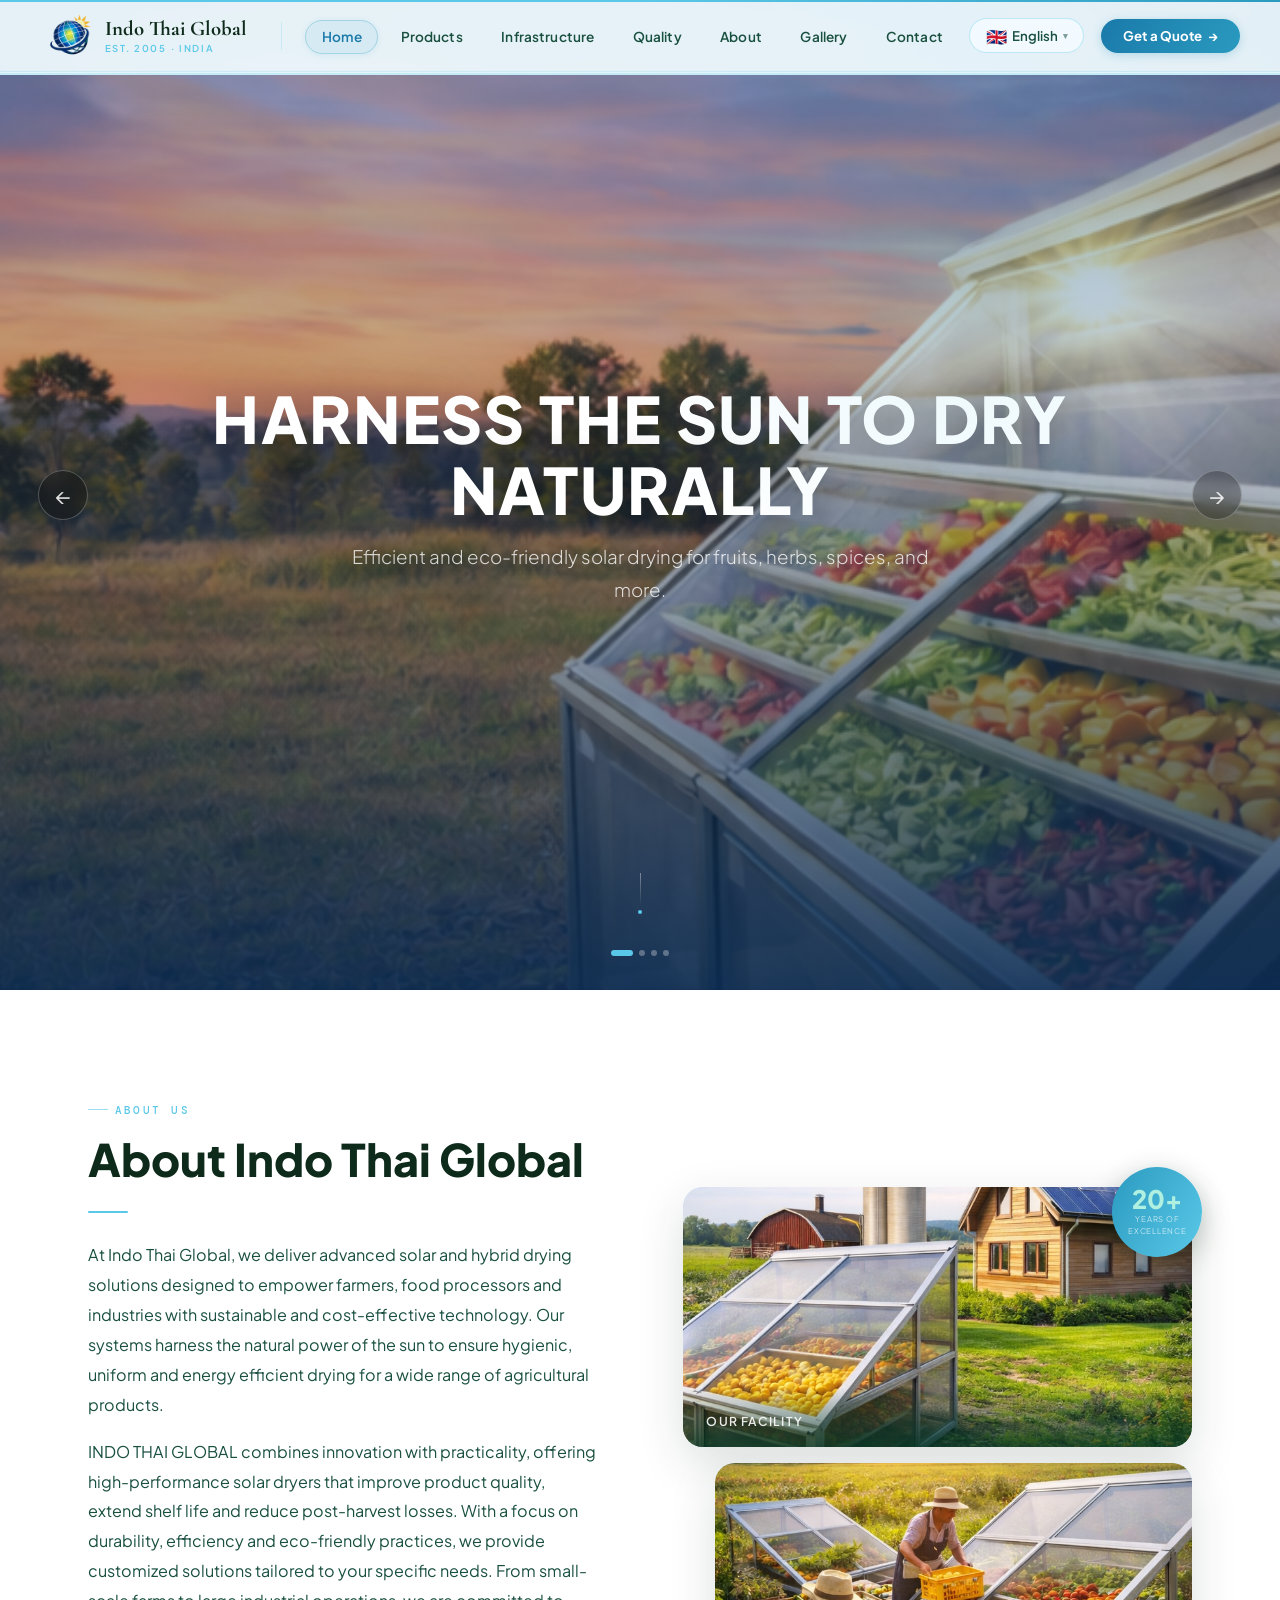
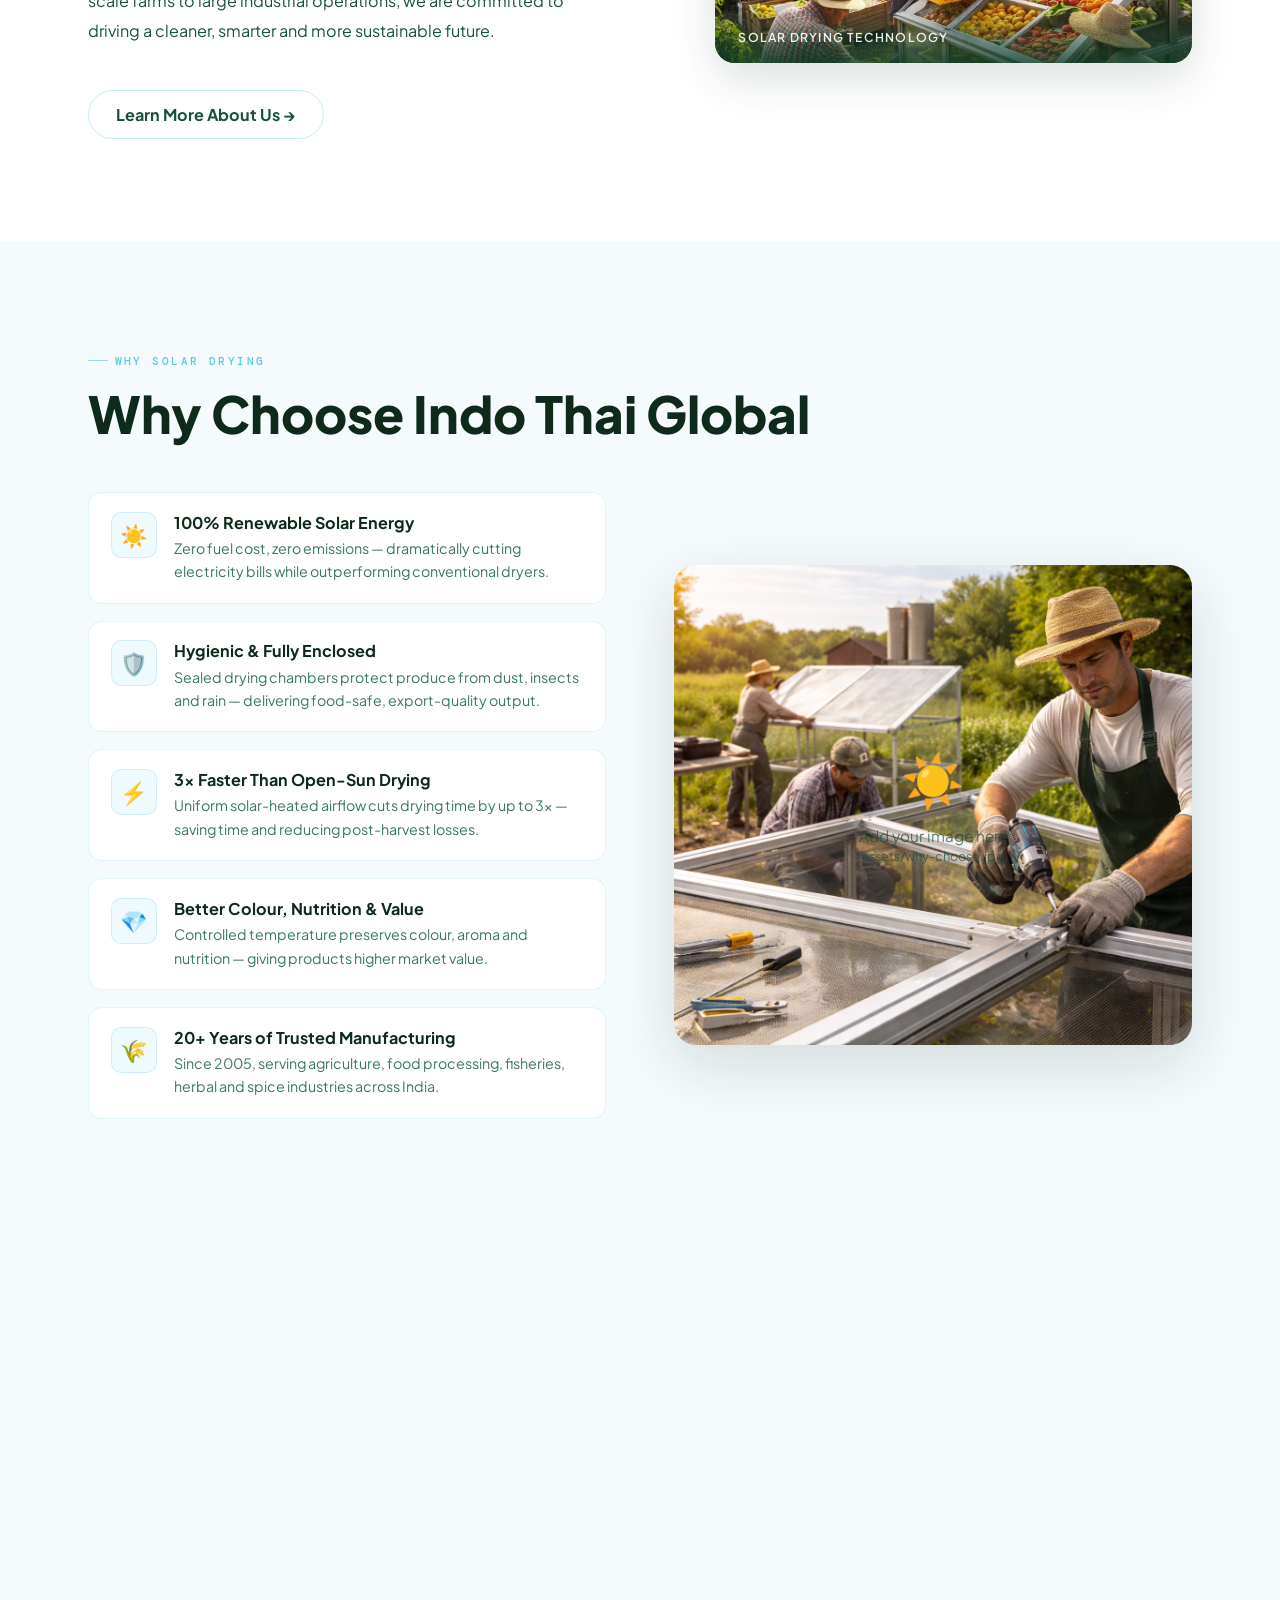
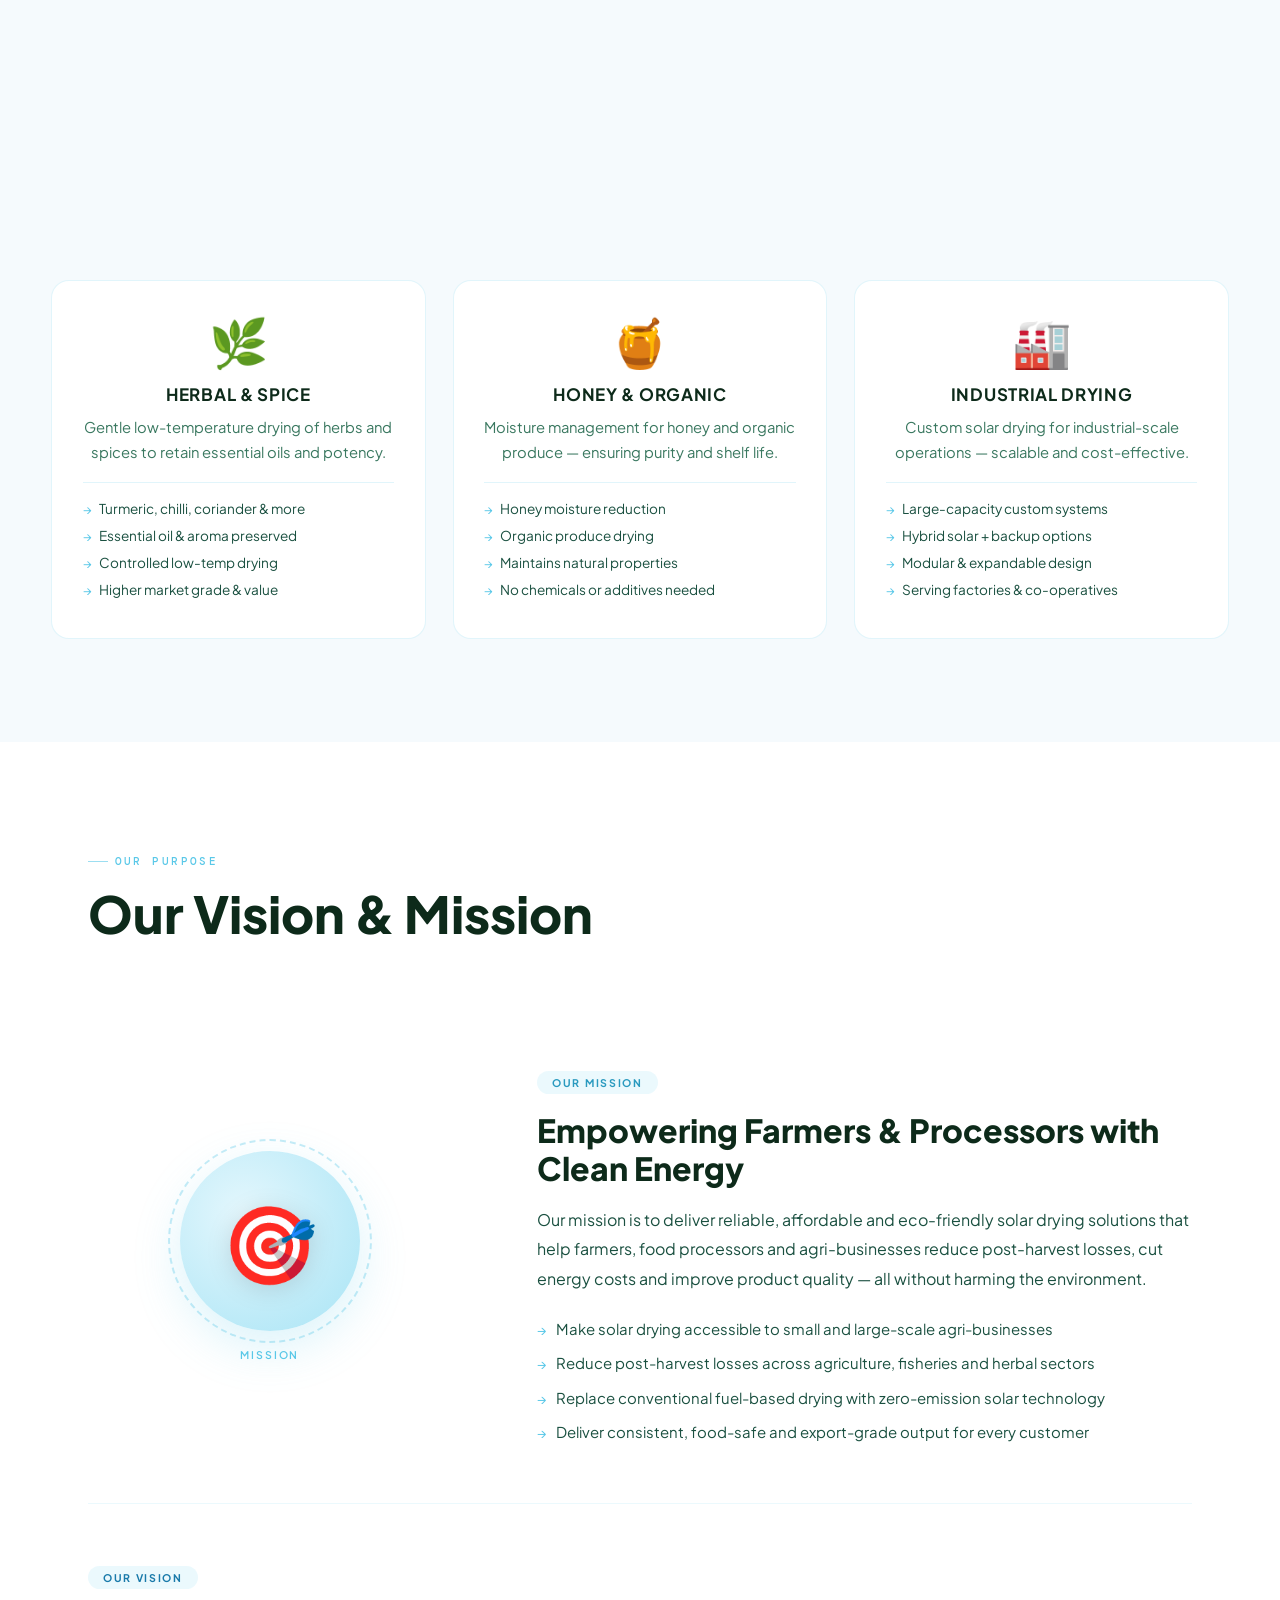
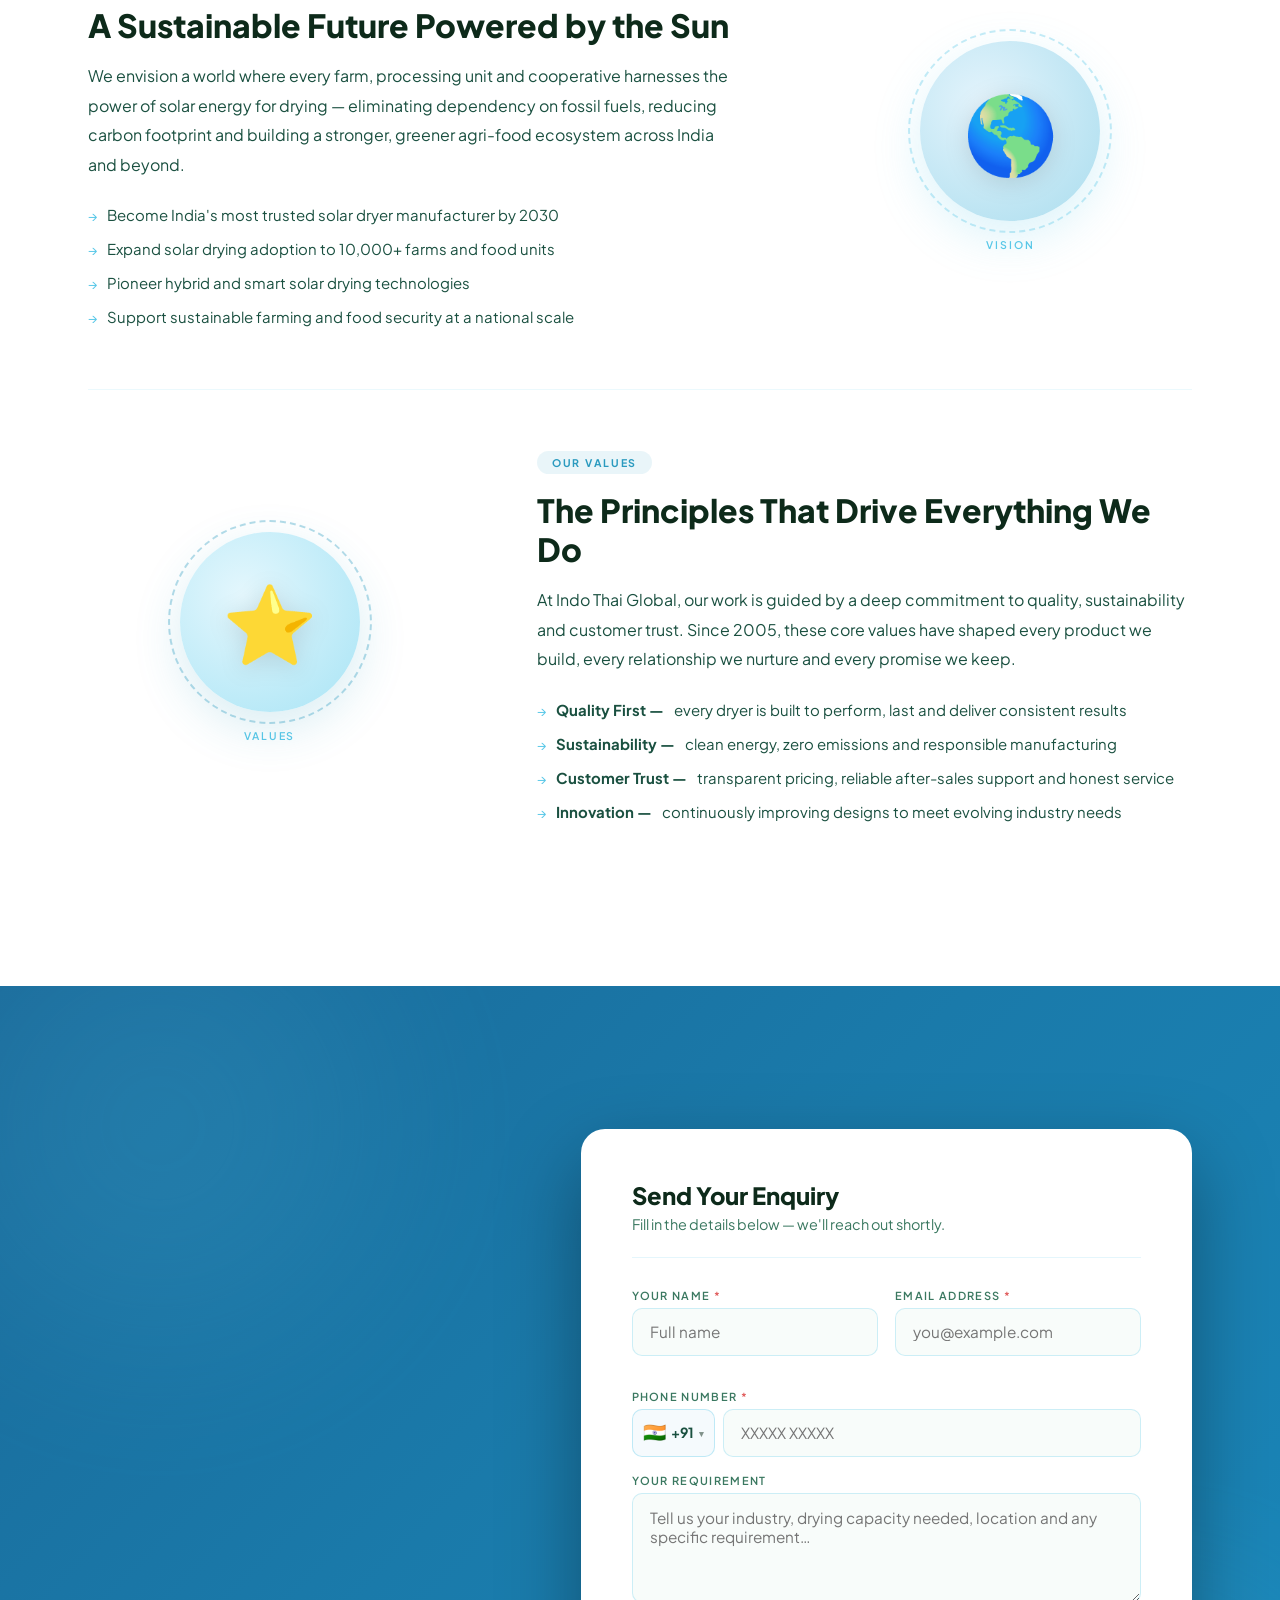
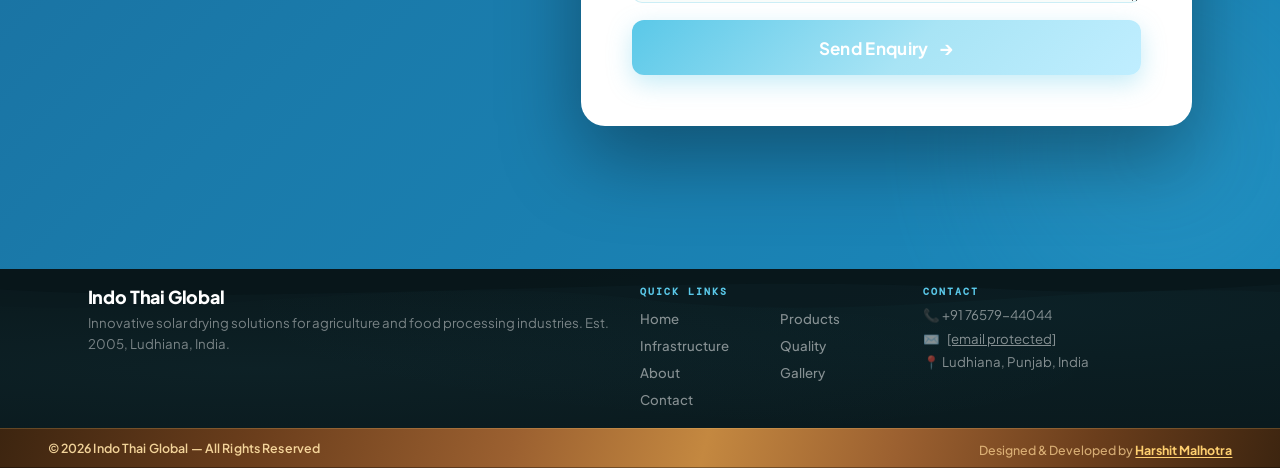
==== commit e1b60784: "Add files via upload" ====
--- a/home.html
+++ b/home.html
@@ -140,7 +140,7 @@
 
 
 <!-- ░░ HERO ░░ -->
-<section class="hero" aria-label="Hero">
+<section class="hero" aria-label="Hero" style="position:relative;z-index:1;">
   <div class="hero-slides">
     <div class="hero-slide is-active" style="background-image:url('assets/slide1.png')">
       <div class="hero-slide-overlay"></div>
--- a/css/navbar.css
+++ b/css/navbar.css
@@ -1,6 +1,9 @@
 /* ══════════════════════════════════════════════════════════════
    navbar.css — FINAL CLEAN + PREMIUM VERSION
 ══════════════════════════════════════════════════════════════ */
+
+/* ── Google Fonts ── */
+@import url('https://fonts.googleapis.com/css2?family=Plus+Jakarta+Sans:wght@400;500;600;700&family=Cormorant+Garamond:wght@600;700&family=DM+Mono:wght@400;500&display=swap');
 
 /* ── Variables ── */
 :root {
@@ -19,7 +22,7 @@
   --sky: #5ac8e8;
   --ease: cubic-bezier(0.22, 1, 0.36, 1);
   --font-serif: 'Cormorant Garamond', Georgia, serif;
-  --font-sans: 'DM Sans', sans-serif;
+  --font-sans: 'Plus Jakarta Sans', 'DM Sans', sans-serif;
   --font-mono: 'DM Mono', monospace;
 }
 
@@ -27,7 +30,7 @@
 .nav {
   position: fixed;
   inset: 0 0 auto 0;
-  z-index: 900;
+  z-index: 1002;
   height: var(--nav-h);
   background: rgba(240, 252, 255, 0.92);
   backdrop-filter: blur(18px);
@@ -61,125 +64,181 @@
 
 /* ── Layout ── */
 .nav-inner {
-  max-width: 1240px;
-  margin: auto;
+  max-width: 1300px;
+  margin: 0 auto;
   height: 100%;
   display: flex;
   align-items: center;
-  padding: 0 2rem;
+  gap: 0;
+  padding: 0 2.5rem;
 }
 
 /* ── BRAND ── */
 .nav-brand {
   display: flex;
   align-items: center;
-  gap: 12px;
+  gap: 10px;
   text-decoration: none;
-  margin-right: auto;
-  transition: transform 0.25s ease;
-}
-
-.nav-brand:hover {
-  transform: translateY(-1px);
-}
-
-/* LOGO FIX */
+  flex-shrink: 0;
+  margin-right: 2rem;
+  transition: opacity 0.2s;
+}
+.nav-brand:hover { opacity: 0.88; }
+
 .nav-logo {
-  width: 70px;
-  height: 70px;
+  width: 52px;
+  height: 52px;
   object-fit: contain;
   mix-blend-mode: multiply;
-  filter: drop-shadow(0 2px 6px rgba(200, 100, 10, 0.2));
-  transition: transform 0.35s var(--ease);
-}
-
-.nav-brand:hover .nav-logo {
-  transform: scale(1.12) rotate(-3deg);
-}
-
-/* TEXT */
+  flex-shrink: 0;
+}
+
 .nav-brand-words {
   display: flex;
   flex-direction: column;
   justify-content: center;
-  line-height: 1.1;
+  line-height: 1.15;
 }
 
 .nav-brand-name {
   font-family: var(--font-serif);
-  font-size: 1.35rem;
+  font-size: 1.22rem;
   font-weight: 700;
   color: var(--text-dark);
+  white-space: nowrap;
 }
 
 .nav-brand-tag {
-  font-family: var(--font-mono);
-  font-size: 0.65rem;
+  font-family: var(--font-sans);
+  font-size: 0.56rem;
+  font-weight: 600;
   letter-spacing: 0.18em;
-  color: var(--amber);
+  text-transform: uppercase;
+  color: var(--teal);
   margin-top: 2px;
+  white-space: nowrap;
+}
+
+/* Divider between brand and links */
+.nav-divider {
+  width: 1px;
+  height: 28px;
+  background: var(--border-strong);
+  margin-right: 1.4rem;
+  flex-shrink: 0;
+  opacity: 0.6;
 }
 
 /* ── LINKS ── */
 .nav-links {
   display: flex;
-  gap: 1.2rem;
+  align-items: center;
+  gap: 0.35rem;
   list-style: none;
+  flex: 1;
 }
 
 .nav-link {
   text-decoration: none;
   color: var(--text-mid);
-  font-size: 0.85rem;
+  font-family: var(--font-sans);
+  font-size: 0.80rem;
+  font-weight: 600;
+  letter-spacing: 0.01em;
   position: relative;
-  padding: 0.4rem 0.6rem;
-  transition: all 0.2s ease;
+  padding: 0.42rem 0.9rem;
+  border-radius: 50px;
+  border: 1.5px solid transparent;
+  transition: color 0.2s, background 0.2s, border-color 0.2s, box-shadow 0.2s;
+  white-space: nowrap;
 }
 
 .nav-link:hover {
   color: var(--text-dark);
+  background: rgba(90, 200, 232, 0.10);
+  border-color: rgba(90, 200, 232, 0.25);
+}
+
+.nav-link.active {
+  color: #1a7aaa;
+  background: rgba(42, 154, 191, 0.09);
+  border-color: rgba(42, 154, 191, 0.28);
+  box-shadow: 0 1px 6px rgba(42, 154, 191, 0.12);
 }
 
 .nav-link::after {
-  content: '';
-  position: absolute;
-  bottom: -4px;
-  left: 0;
-  width: 100%;
-  height: 2px;
-  background: linear-gradient(90deg, #5ac8e8, #5ac8e8, #2a9abf);
-  transform: scaleX(0);
-  transition: 0.3s;
-}
-
-.nav-link:hover::after,
-.nav-link.active::after {
-  transform: scaleX(1);
+  display: none;
 }
 
 /* ── CTA ── */
 .nav-cta {
+  display: inline-flex;
+  align-items: center;
+  gap: 5px;
+  flex-shrink: 0;
   margin-left: 1rem;
-  padding: 0.5rem 1.2rem;
+  padding: 0.5rem 1.3rem;
   border-radius: 50px;
-  font-size: 0.8rem;
+  font-family: var(--font-sans);
+  font-size: 0.78rem;
+  font-weight: 700;
+  letter-spacing: 0.01em;
   text-decoration: none;
   color: #fff;
   background: linear-gradient(120deg, #1a7aaa, #2a9abf);
+  box-shadow: 0 2px 10px rgba(42,154,191,0.28);
+  transition: transform 0.2s, box-shadow 0.2s;
+  white-space: nowrap;
+}
+.nav-cta:hover {
+  transform: translateY(-1px);
+  box-shadow: 0 5px 18px rgba(42,154,191,0.38);
 }
 
 /* ── BURGER ── */
 .nav-burger {
   display: none;
   flex-direction: column;
-  gap: 4px;
+  justify-content: center;
+  gap: 5px;
   cursor: pointer;
-}
+  flex-shrink: 0;
+  margin-left: 0.6rem;
+  padding: 6px;
+  border: none;
+  background: none;
+  border-radius: 8px;
+  transition: background 0.2s;
+}
+.nav-burger:hover { background: rgba(90,200,232,0.1); }
 
 .burger-line {
   width: 22px;
   height: 2px;
-  background: #000;
+  background: var(--text-dark);
+  border-radius: 2px;
+  transition: transform 0.25s ease, opacity 0.25s ease;
+  display: block;
+}
+.nav-burger.is-open .burger-line:nth-child(1) { transform: translateY(7px) rotate(45deg); }
+.nav-burger.is-open .burger-line:nth-child(2) { opacity: 0; transform: scaleX(0); }
+.nav-burger.is-open .burger-line:nth-child(3) { transform: translateY(-7px) rotate(-45deg); }
+
+/* ── DRAWER OVERLAY (mobile backdrop) ── */
+.nav-drawer-overlay {
+  position: fixed;
+  inset: 0;
+  background: rgba(0, 0, 0, 0.45);
+  z-index: 1000;
+  opacity: 0;
+  visibility: hidden;
+  transition: opacity 0.28s ease, visibility 0.28s;
+  pointer-events: none;
+}
+.nav-drawer-overlay.is-open {
+  opacity: 1;
+  visibility: visible;
+  pointer-events: all;
 }
 
 /* ── DRAWER ── */
@@ -188,55 +247,257 @@
   top: var(--nav-h);
   left: 0;
   right: 0;
-  background: #f2faff;
+  background: #ffffff;
+  border-top: 1px solid var(--border);
+  border-bottom: 2px solid var(--border-strong);
+  box-shadow: 0 12px 40px rgba(0, 0, 0, 0.18);
   max-height: 0;
   overflow: hidden;
-  transition: 0.3s;
-}
-
-.nav-drawer.is-open {
-  max-height: 400px;
+  transition: max-height 0.35s var(--ease);
+  z-index: 1001;
+}
+.nav-drawer.is-open { max-height: 700px; }
+
+.drawer-links {
+  list-style: none;
+  padding: 0.8rem 1.4rem 0;
 }
 
 .drawer-link {
+  display: flex;
+  align-items: center;
+  justify-content: space-between;
+  padding: 0.9rem 0.8rem;
+  text-decoration: none;
+  color: var(--text-mid);
+  font-family: var(--font-sans);
+  font-size: 1rem;
+  font-weight: 600;
+  border-bottom: 1px solid var(--border);
+  border-radius: 8px;
+  transition: color 0.18s, background 0.18s, padding-left 0.18s;
+}
+.drawer-link:last-child { border-bottom: none; }
+.drawer-link:hover {
+  color: var(--text-dark);
+  background: rgba(90, 200, 232, 0.07);
+  padding-left: 1.2rem;
+}
+.drawer-arrow { font-size: 1rem; opacity: 0.4; }
+
+.drawer-cta-wrap {
+  padding: 1rem 1.4rem 1.4rem;
+}
+.drawer-cta {
   display: block;
-  padding: 1rem;
+  text-align: center;
+  padding: 0.85rem;
+  border-radius: 50px;
+  background: linear-gradient(120deg, #1a7aaa, #2a9abf);
+  color: #fff;
+  font-family: var(--font-sans);
+  font-weight: 700;
+  font-size: 0.95rem;
   text-decoration: none;
-  color: #333;
-}
-
-/* ── LANGUAGE ── */
+  box-shadow: 0 4px 16px rgba(42, 154, 191, 0.30);
+  transition: transform 0.2s, box-shadow 0.2s;
+}
+.drawer-cta:hover {
+  transform: translateY(-1px);
+  box-shadow: 0 6px 20px rgba(42, 154, 191, 0.40);
+}
+
+/* ── LANGUAGE SWITCHER ── */
 .nav-lang {
-  margin-left: 0.7rem;
+  position: relative;
+  margin-left: 0.6rem;
+  flex-shrink: 0;
 }
 
 .nav-lang-btn {
-  padding: 0.3rem 0.7rem;
-  border-radius: 20px;
-  border: 1px solid var(--border);
+  display: inline-flex;
+  align-items: center;
+  gap: 5px;
+  padding: 0.35rem 0.9rem;
+  border-radius: 50px;
+  border: 1.5px solid var(--border-strong);
   background: var(--off-white);
   cursor: pointer;
-}
-
+  font-family: var(--font-sans);
+  font-size: 0.78rem;
+  font-weight: 600;
+  color: var(--text-mid);
+  transition: border-color 0.2s, background 0.2s, box-shadow 0.2s;
+  white-space: nowrap;
+  max-width: 170px;
+}
+#langCurrent {
+  overflow: hidden;
+  text-overflow: ellipsis;
+  white-space: nowrap;
+  max-width: 110px;
+}
+.nav-lang-btn:hover {
+  border-color: var(--teal);
+  background: #fff;
+  box-shadow: 0 2px 10px rgba(90,200,232,0.15);
+}
+.nav-lang-flag { font-size: 1rem; }
+.nav-lang-arrow {
+  font-size: 0.5rem;
+  opacity: 0.55;
+  transition: transform 0.22s ease;
+}
+.nav-lang.open .nav-lang-arrow { transform: rotate(180deg); }
+
+/* Dropdown panel */
 .nav-lang-dropdown {
-  display: none;
   position: absolute;
-  background: #fff;
-  border: 1px solid var(--border);
-}
-
+  top: calc(100% + 10px);
+  right: 0;
+  width: 290px;
+  background: #ffffff;
+  border: 1px solid rgba(90,200,232,0.20);
+  border-radius: 16px;
+  box-shadow: 0 20px 60px rgba(0,0,0,0.12), 0 4px 16px rgba(42,154,191,0.10);
+  overflow: hidden;
+  opacity: 0;
+  visibility: hidden;
+  transform: translateY(8px) scale(0.98);
+  transform-origin: top right;
+  transition: opacity 0.22s var(--ease), transform 0.22s var(--ease), visibility 0.22s;
+  z-index: 9999;
+}
 .nav-lang.open .nav-lang-dropdown {
-  display: block;
+  opacity: 1;
+  visibility: visible;
+  transform: translateY(0) scale(1);
+}
+
+/* Search bar */
+.lang-search-wrap {
+  padding: 11px 11px 7px;
+  border-bottom: 1px solid rgba(90,185,220,0.12);
+}
+.lang-search {
+  width: 100%;
+  padding: 7px 11px 7px 30px;
+  border: 1.5px solid rgba(90,185,220,0.22);
+  border-radius: 8px;
+  font-family: var(--font-sans);
+  font-size: 0.80rem;
+  color: #0d2a1a;
+  background: #f5fafd url("data:image/svg+xml,%3Csvg xmlns='http://www.w3.org/2000/svg' width='13' height='13' viewBox='0 0 24 24' fill='none' stroke='%235ac8e8' stroke-width='2.5'%3E%3Ccircle cx='11' cy='11' r='8'/%3E%3Cpath d='m21 21-4.35-4.35'/%3E%3C/svg%3E") no-repeat 9px center;
+  outline: none;
+  transition: border-color 0.2s;
+}
+.lang-search::placeholder { color: #aac8d8; }
+.lang-search:focus { border-color: #5ac8e8; background-color: #fff; }
+
+/* Scrollable list */
+.lang-options-scroll {
+  max-height: 320px;
+  overflow-y: auto;
+  padding: 5px 0 7px;
+  scrollbar-width: thin;
+  scrollbar-color: rgba(90,200,232,0.28) transparent;
+}
+.lang-options-scroll::-webkit-scrollbar { width: 4px; }
+.lang-options-scroll::-webkit-scrollbar-thumb {
+  background: rgba(90,200,232,0.32);
+  border-radius: 4px;
+}
+
+/* Group */
+.lang-group { margin-bottom: 2px; }
+.lang-group.all-hidden { display: none; }
+.lang-group-label {
+  font-family: var(--font-mono);
+  font-size: 0.60rem;
+  font-weight: 700;
+  letter-spacing: 0.13em;
+  text-transform: uppercase;
+  color: var(--teal);
+  padding: 8px 13px 3px;
+  opacity: 0.80;
+}
+
+/* Each language row */
+.lang-option {
+  display: flex;
+  align-items: center;
+  gap: 9px;
+  width: 100%;
+  padding: 6px 13px;
+  background: none;
+  border: none;
+  cursor: pointer;
+  text-align: left;
+  transition: background 0.14s;
+}
+.lang-option:hover { background: rgba(90,200,232,0.09); }
+.lang-option.active { background: rgba(42,154,191,0.07); }
+.lang-option[hidden] { display: none; }
+
+.lang-option-flag {
+  font-size: 1.1rem;
+  line-height: 1;
+  flex-shrink: 0;
+  width: 20px;
+  text-align: center;
+}
+.lang-option-name {
+  font-family: var(--font-sans);
+  font-size: 0.86rem;
+  font-weight: 500;
+  color: #0d2a1a;
+  flex: 1;
+  white-space: nowrap;
+  overflow: hidden;
+  text-overflow: ellipsis;
+}
+.lang-option-nat {
+  font-size: 0.76rem;
+  font-weight: 400;
+  color: #5a9ab0;
+  opacity: 0.85;
+}
+.lang-option.active .lang-option-name {
+  color: #1a7aaa;
+  font-weight: 700;
+}
+.lang-option-code {
+  font-family: var(--font-mono);
+  font-size: 0.65rem;
+  font-weight: 700;
+  letter-spacing: 0.06em;
+  color: #5ac8e8;
+  background: rgba(90,200,232,0.11);
+  padding: 2px 5px;
+  border-radius: 4px;
+  flex-shrink: 0;
+}
+.lang-option.active .lang-option-code {
+  background: rgba(42,154,191,0.14);
+  color: #1a7aaa;
+}
+.lang-option.active::after {
+  content: '✓';
+  font-size: 0.72rem;
+  color: #2a9abf;
+  flex-shrink: 0;
 }
 
 /* ── RESPONSIVE ── */
-@media (max-width: 900px) {
-  .nav-links,
-  .nav-cta {
-    display: none;
-  }
-
-  .nav-burger {
-    display: flex;
-  }
+@media (max-width: 960px) {
+  .nav-links       { display: none; }
+  .nav-cta         { display: none; }
+  .nav-divider     { display: none; }
+  .nav-burger      { display: flex; }
+
+  /* Keep lang switcher but compact — flag + arrow only */
+  .nav-lang        { margin-left: auto; }
+  #langCurrent     { display: none; }
+  .nav-lang-btn    { padding: 0.32rem 0.6rem; max-width: unset; }
+  .nav-lang-dropdown { right: 0; width: min(290px, 92vw); }
 }
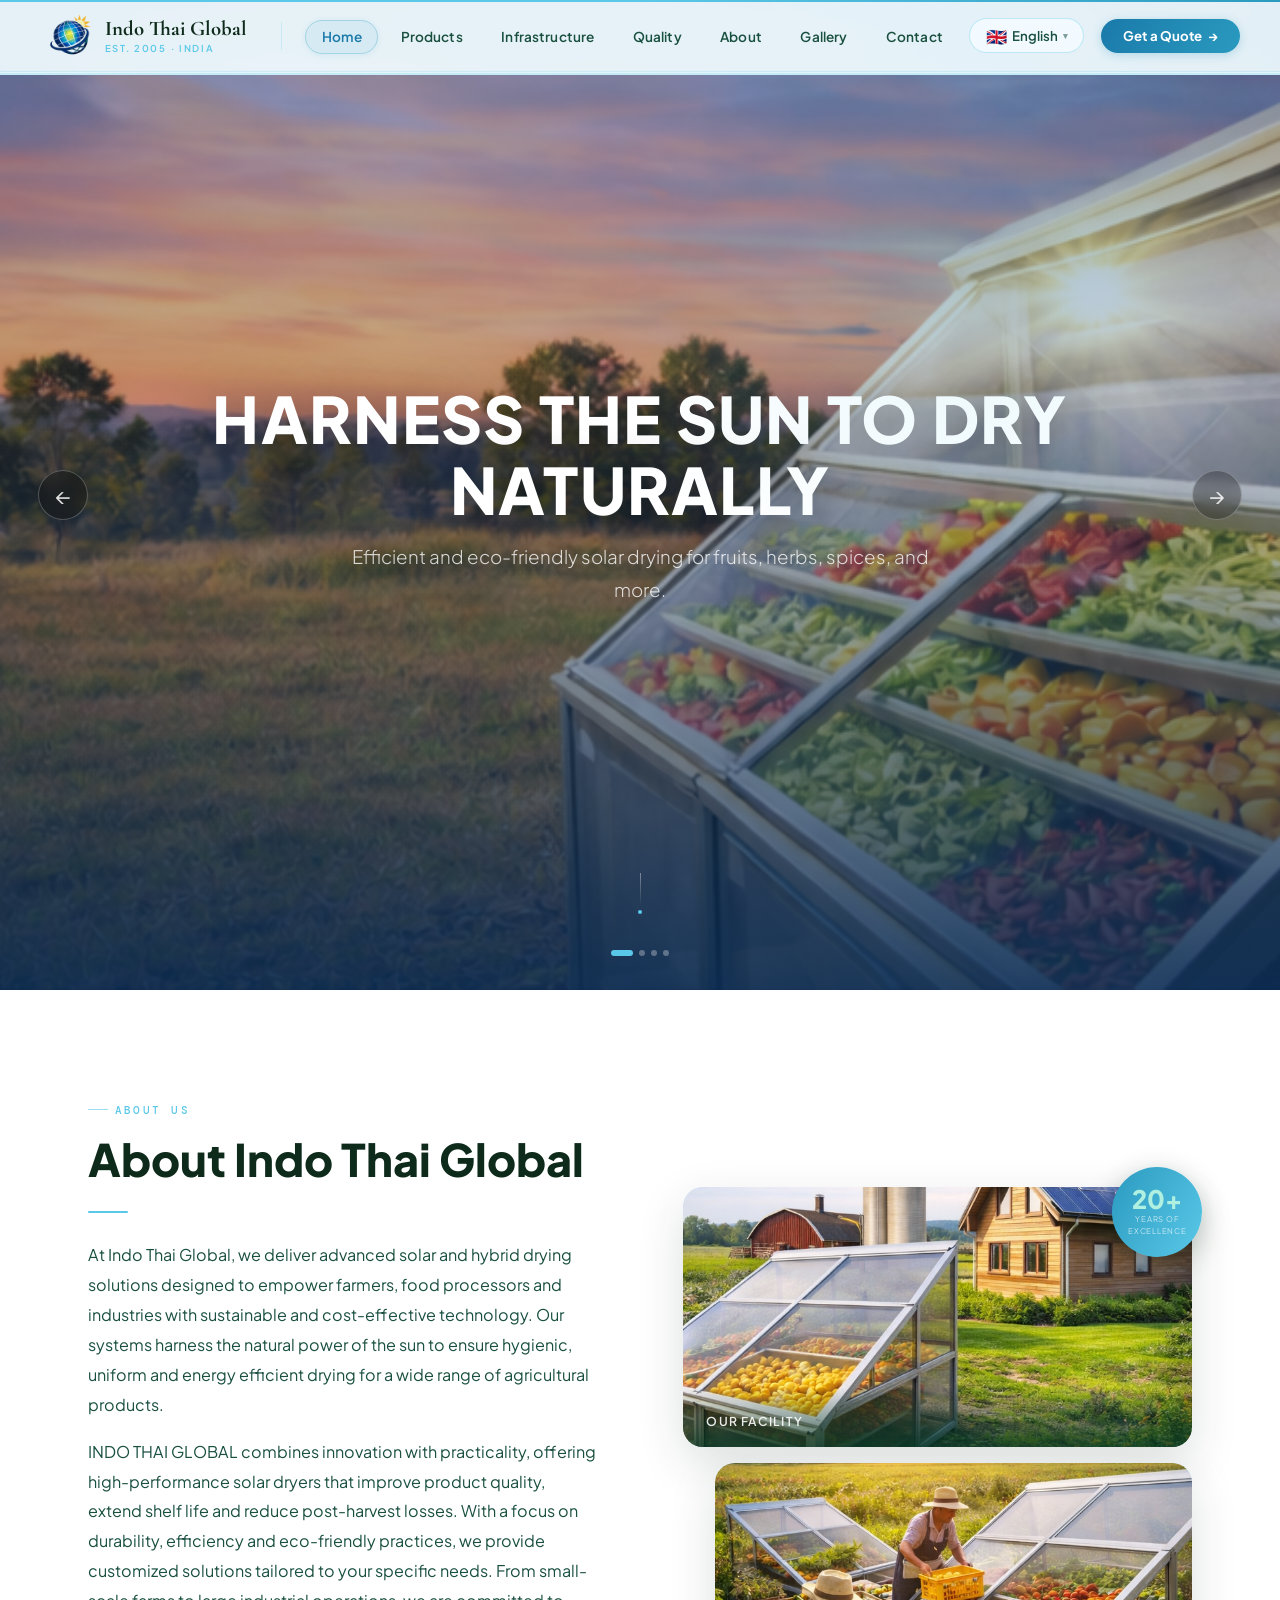
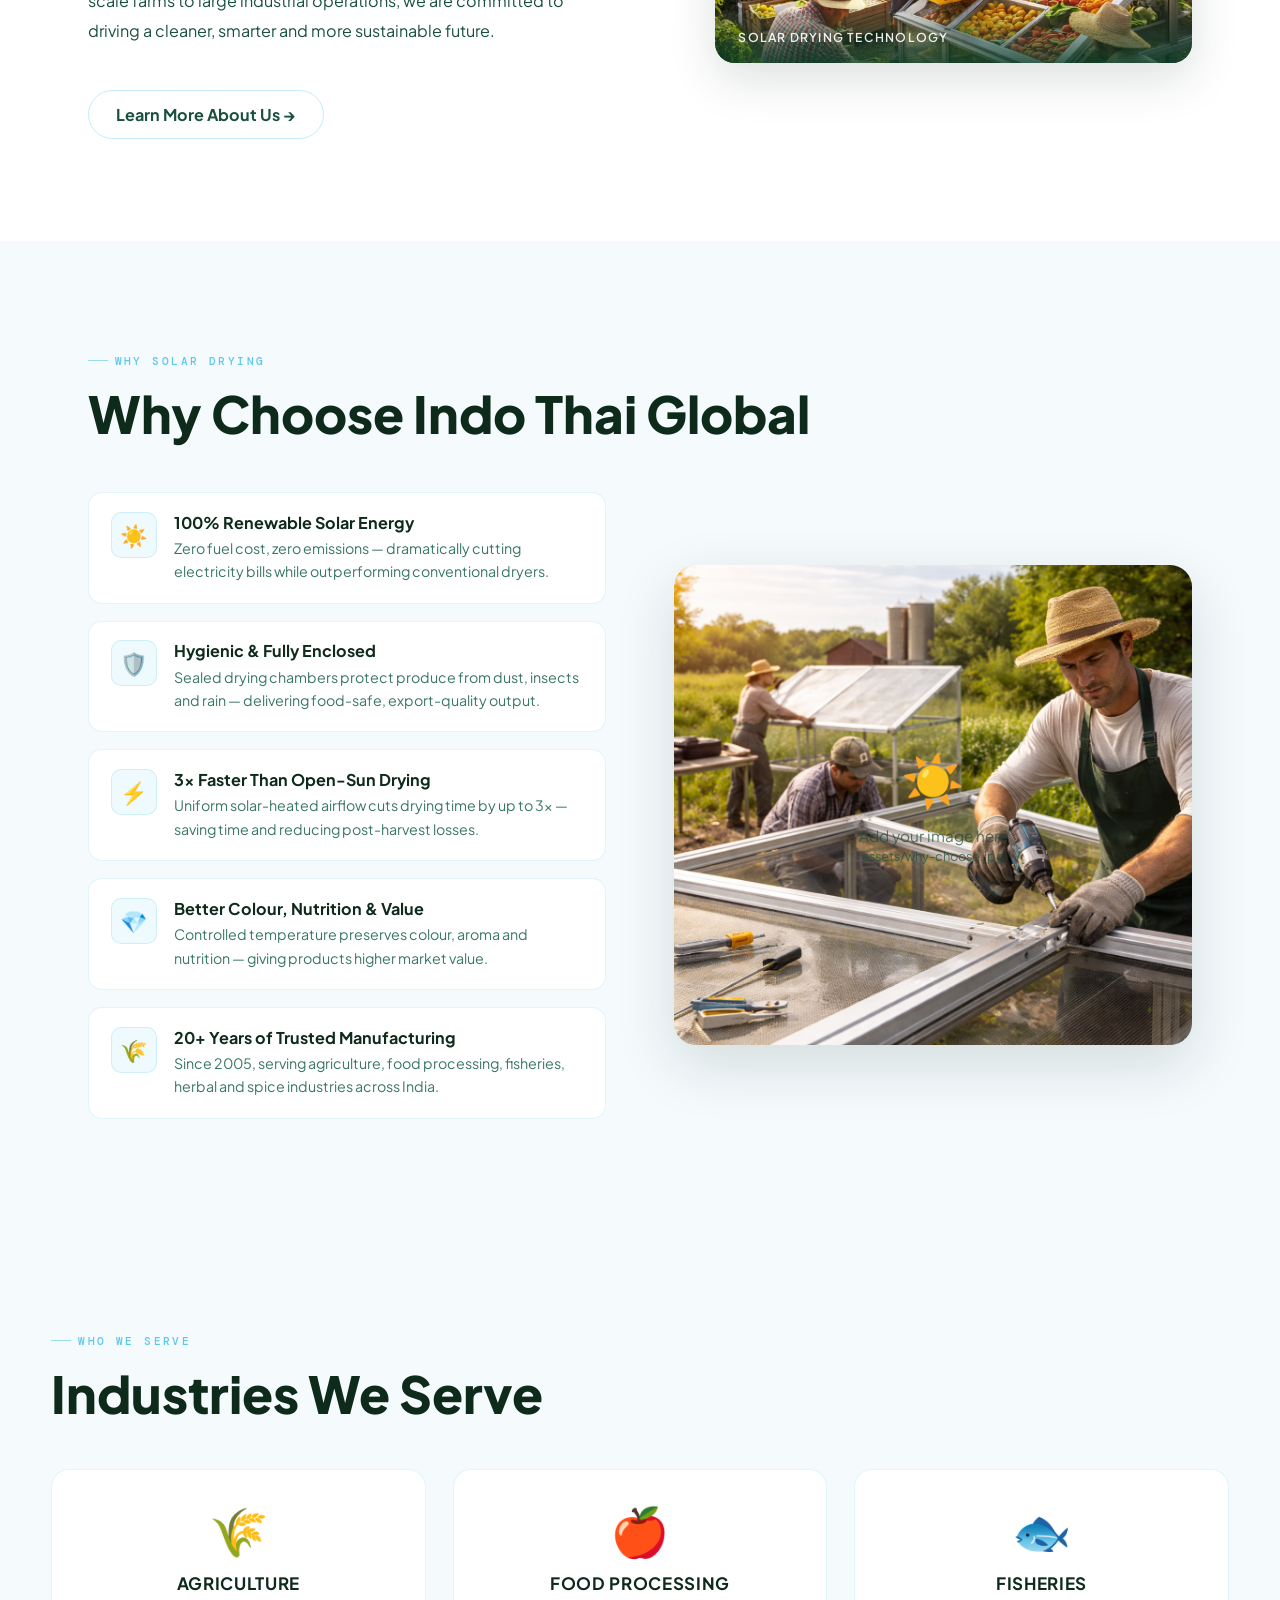
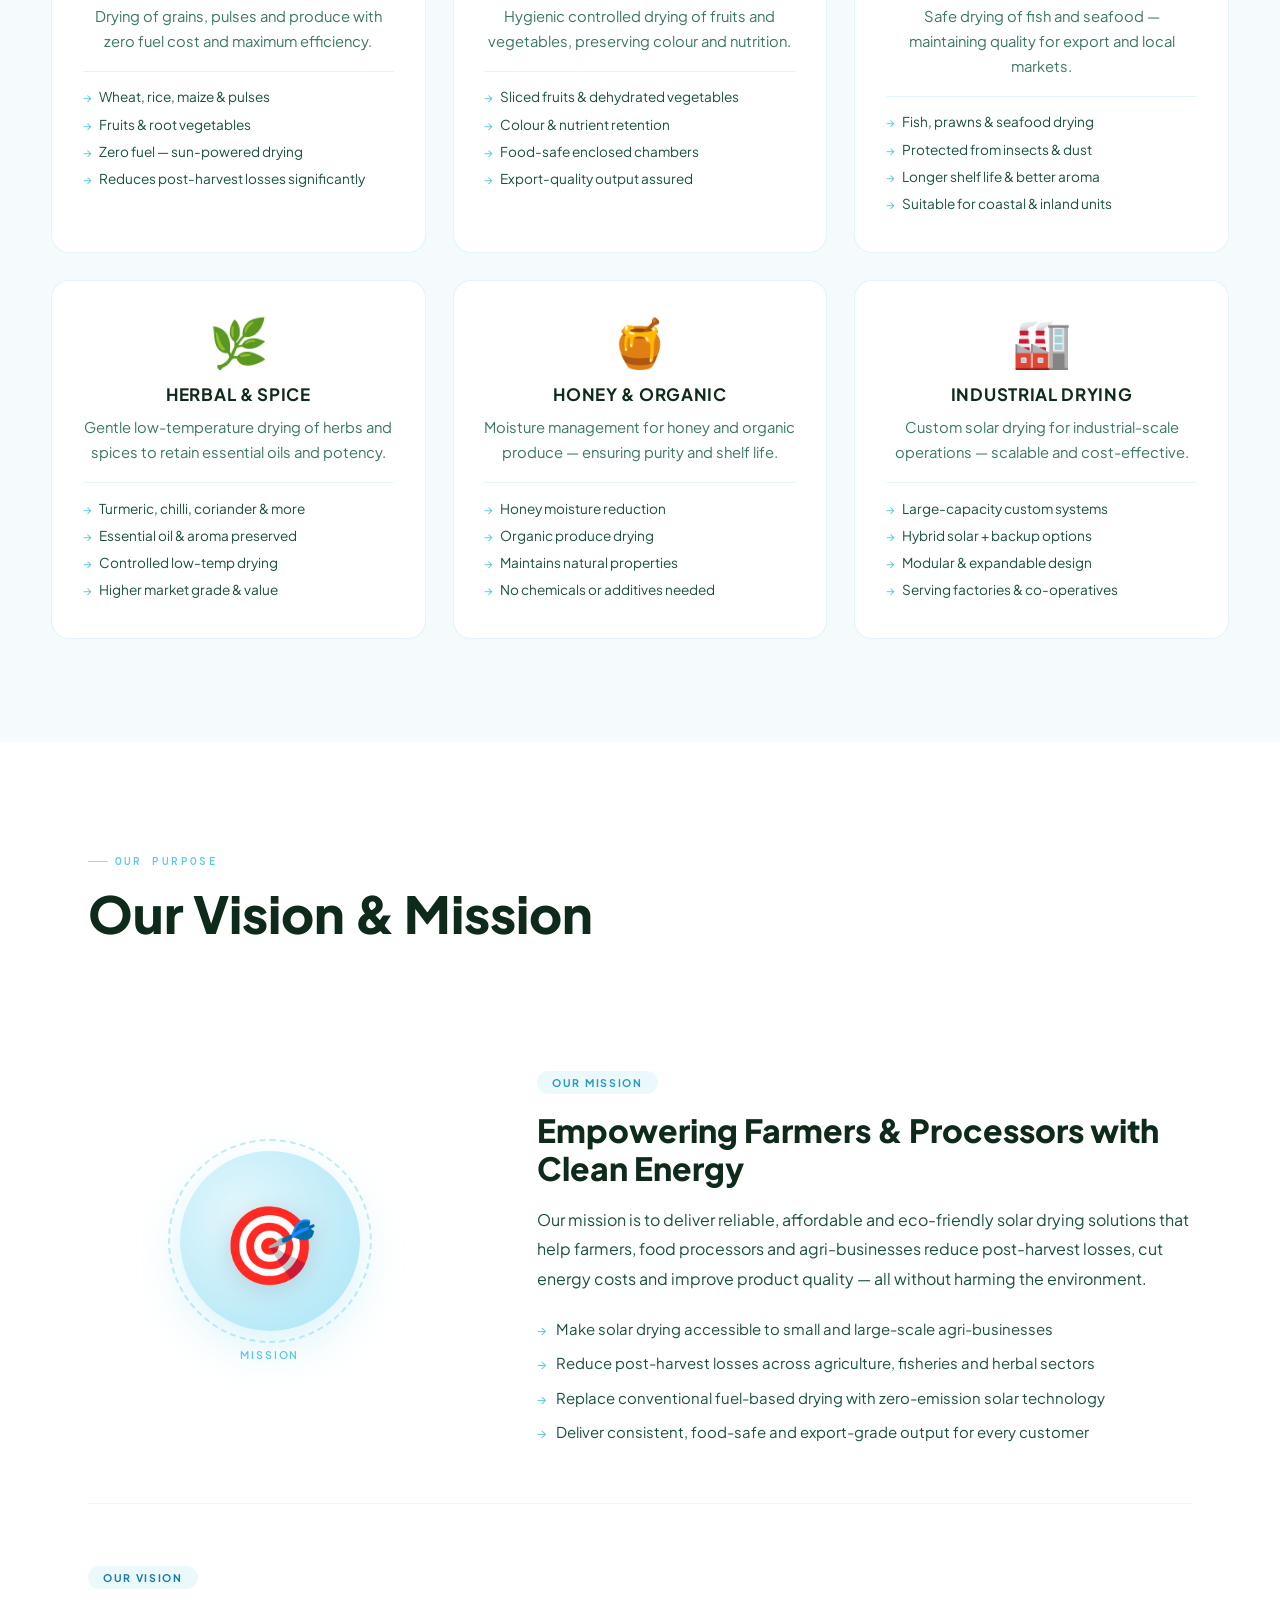
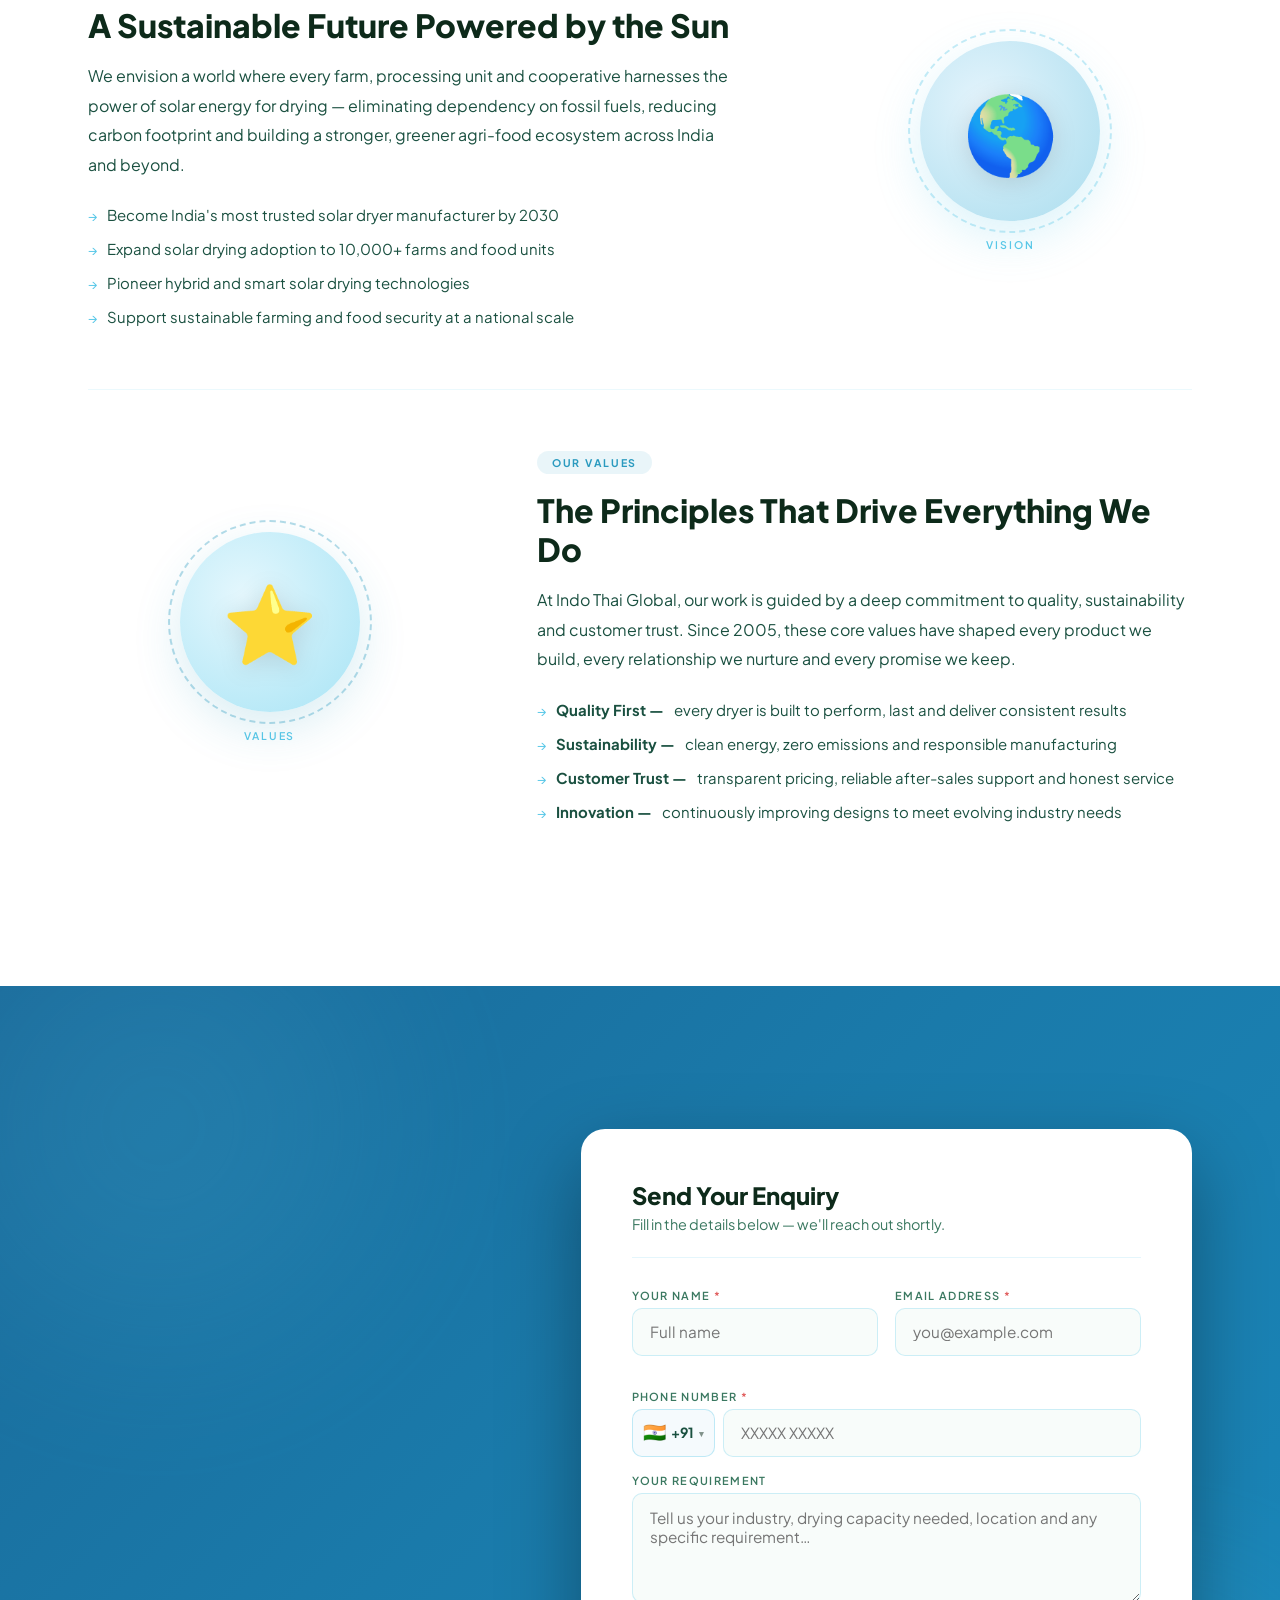
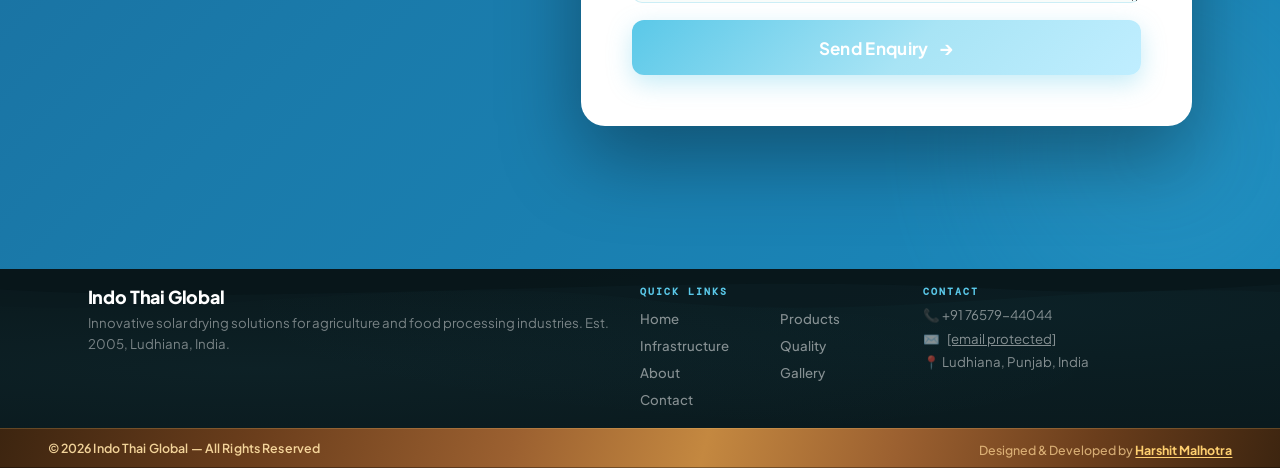
==== commit 4e44ea81: "Add files via upload" ====
--- a/home.html
+++ b/home.html
@@ -140,7 +140,7 @@
 
 
 <!-- ░░ HERO ░░ -->
-<section class="hero" aria-label="Hero" style="position:relative;z-index:1;">
+<section class="hero" aria-label="Hero">
   <div class="hero-slides">
     <div class="hero-slide is-active" style="background-image:url('assets/slide1.png')">
       <div class="hero-slide-overlay"></div>
--- a/css/navbar.css
+++ b/css/navbar.css
@@ -495,9 +495,16 @@
   .nav-divider     { display: none; }
   .nav-burger      { display: flex; }
 
+  .nav-inner       { padding: 0 1rem; }
+  .nav-brand       { margin-right: auto; }
+  .nav-brand-name  { font-size: 1.05rem; }
+  .nav-brand-tag   { font-size: 0.50rem; }
+  .nav-logo        { width: 42px; height: 42px; }
+
   /* Keep lang switcher but compact — flag + arrow only */
-  .nav-lang        { margin-left: auto; }
+  .nav-lang        { margin-left: 0.5rem; }
   #langCurrent     { display: none; }
   .nav-lang-btn    { padding: 0.32rem 0.6rem; max-width: unset; }
   .nav-lang-dropdown { right: 0; width: min(290px, 92vw); }
+  .nav-burger      { margin-left: 0.4rem; }
 }
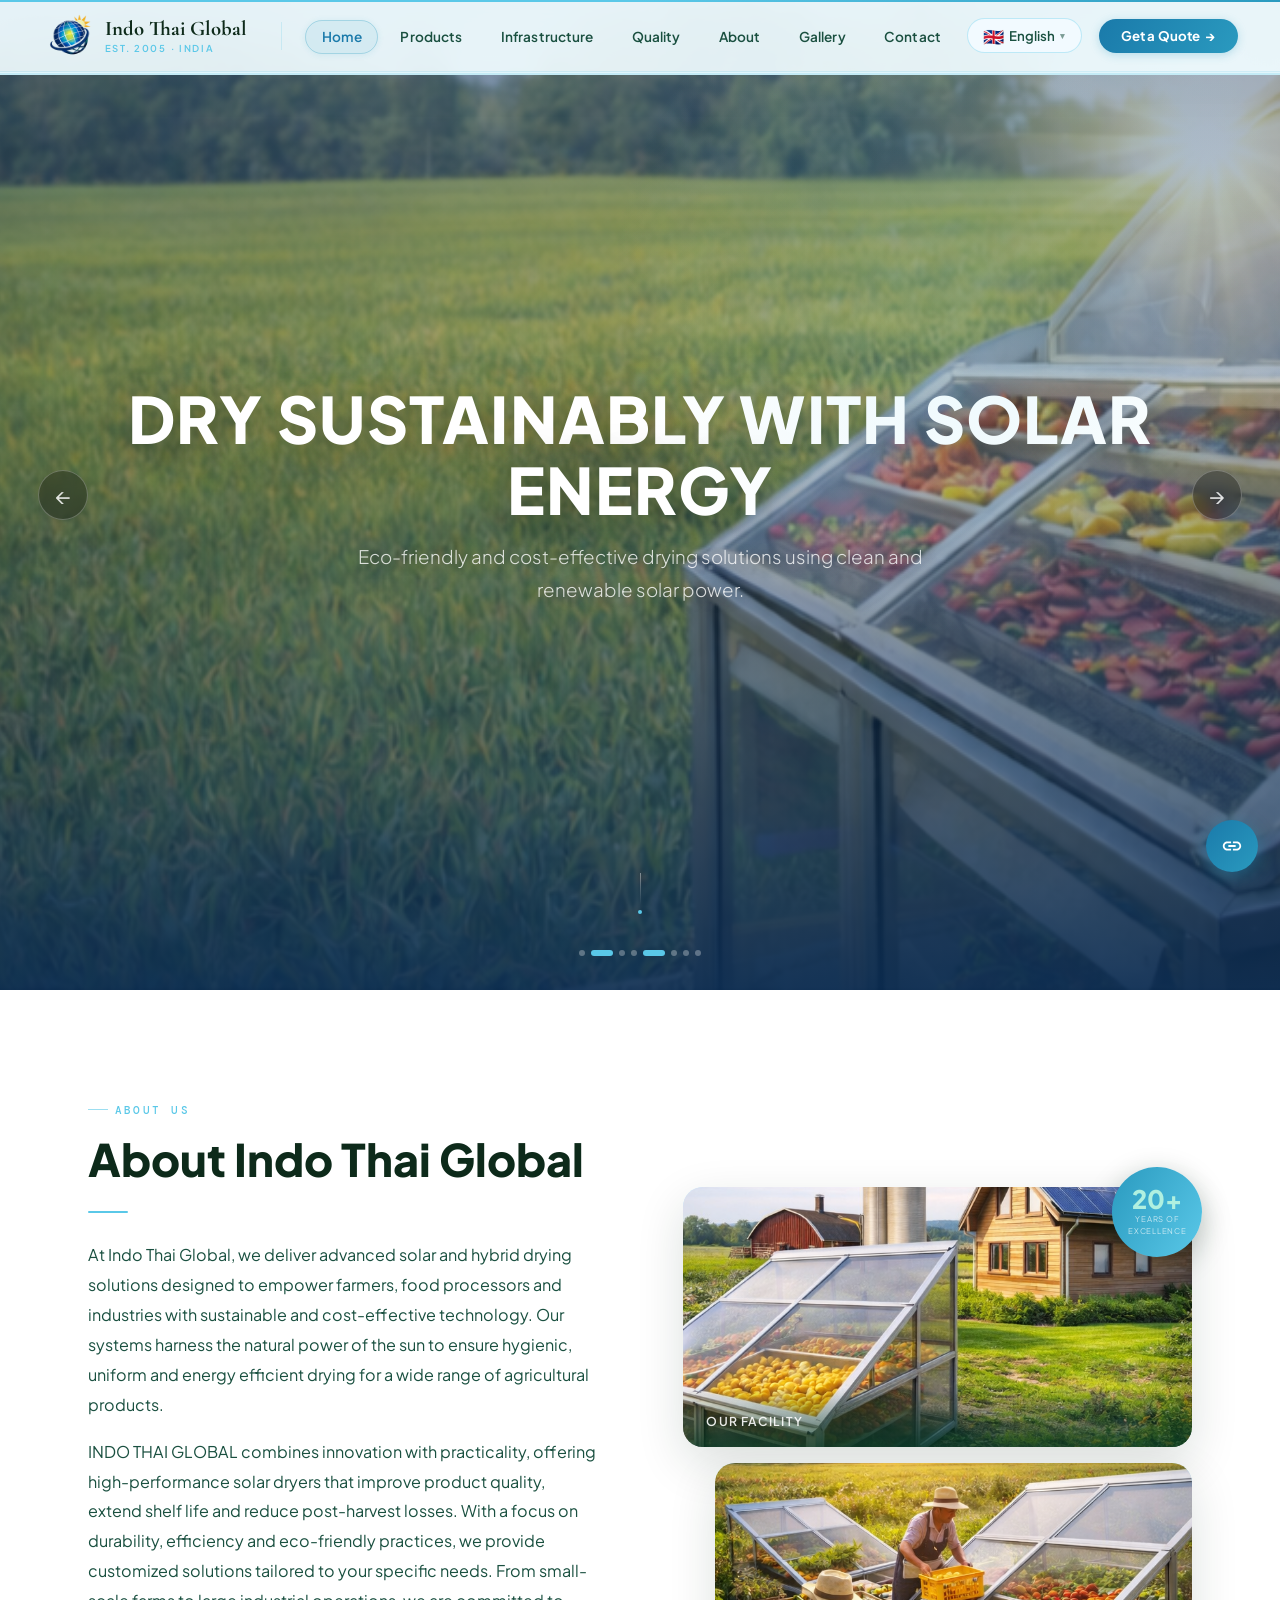
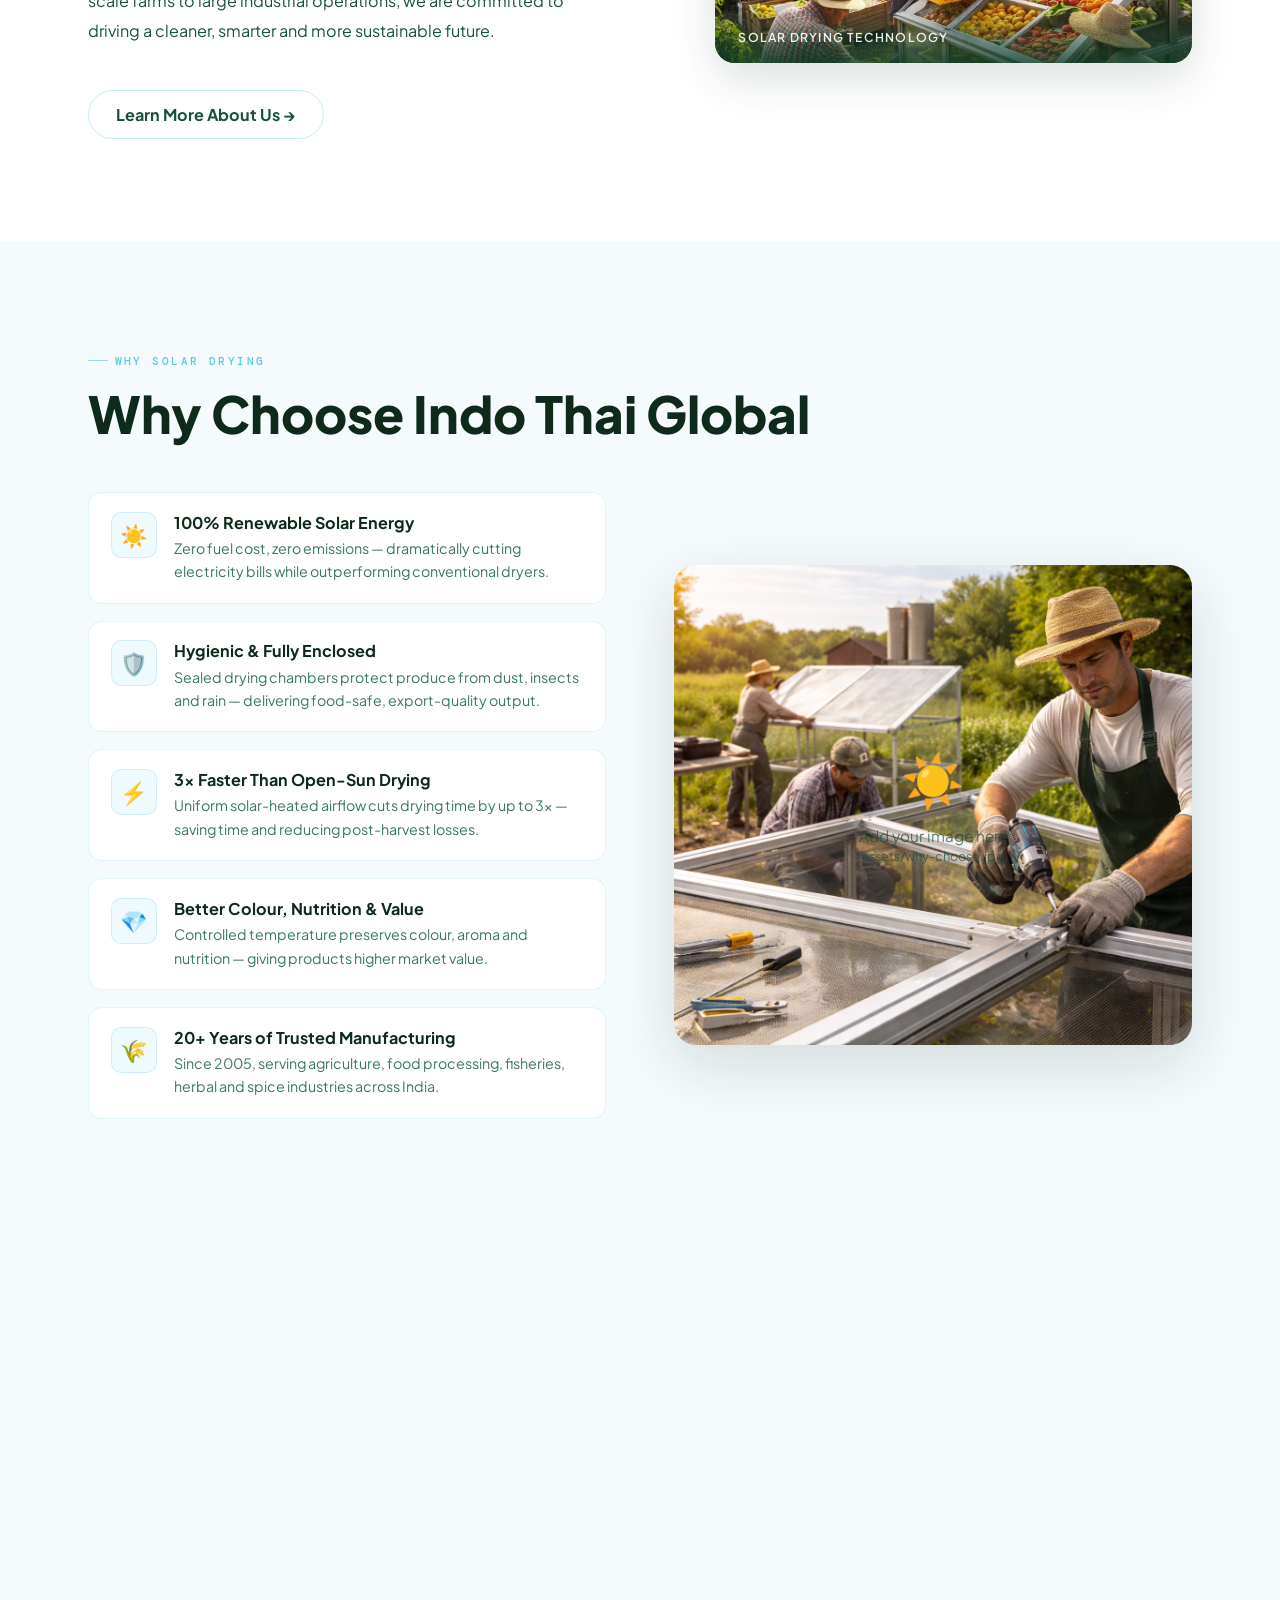
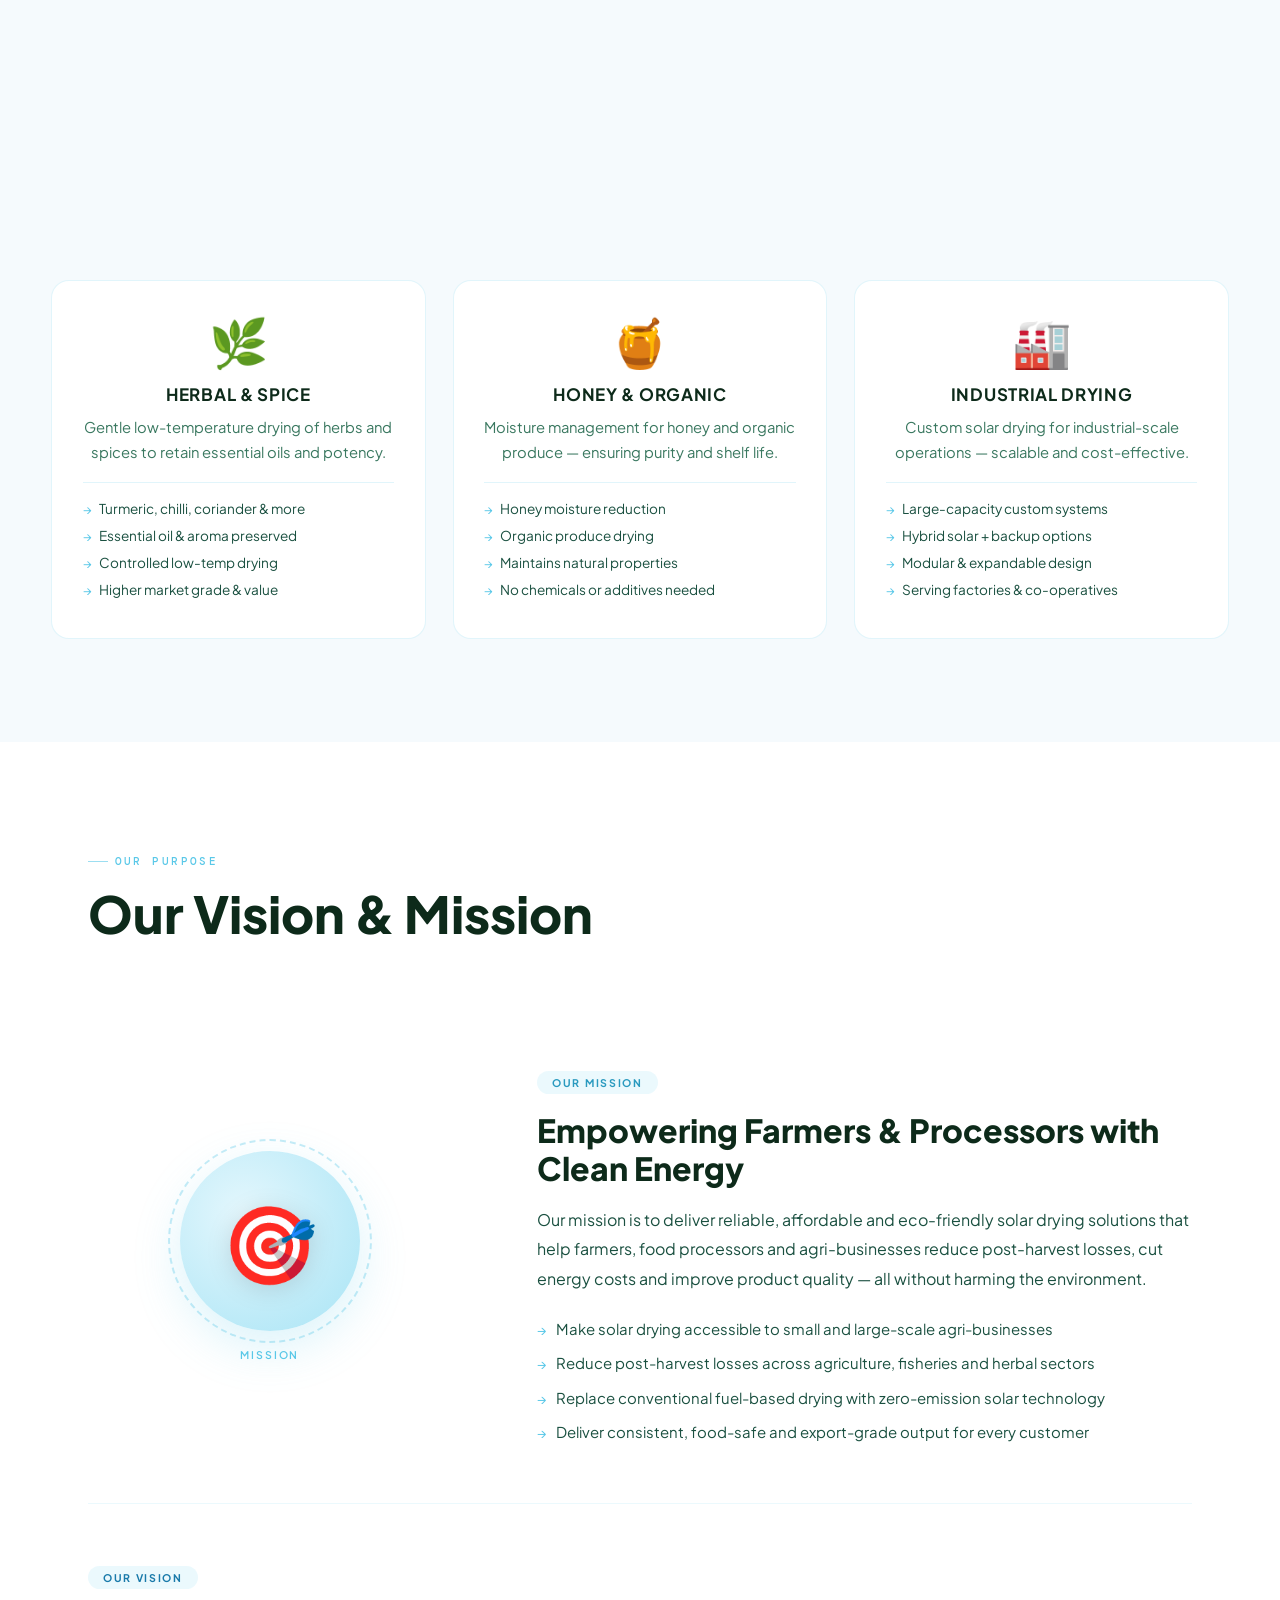
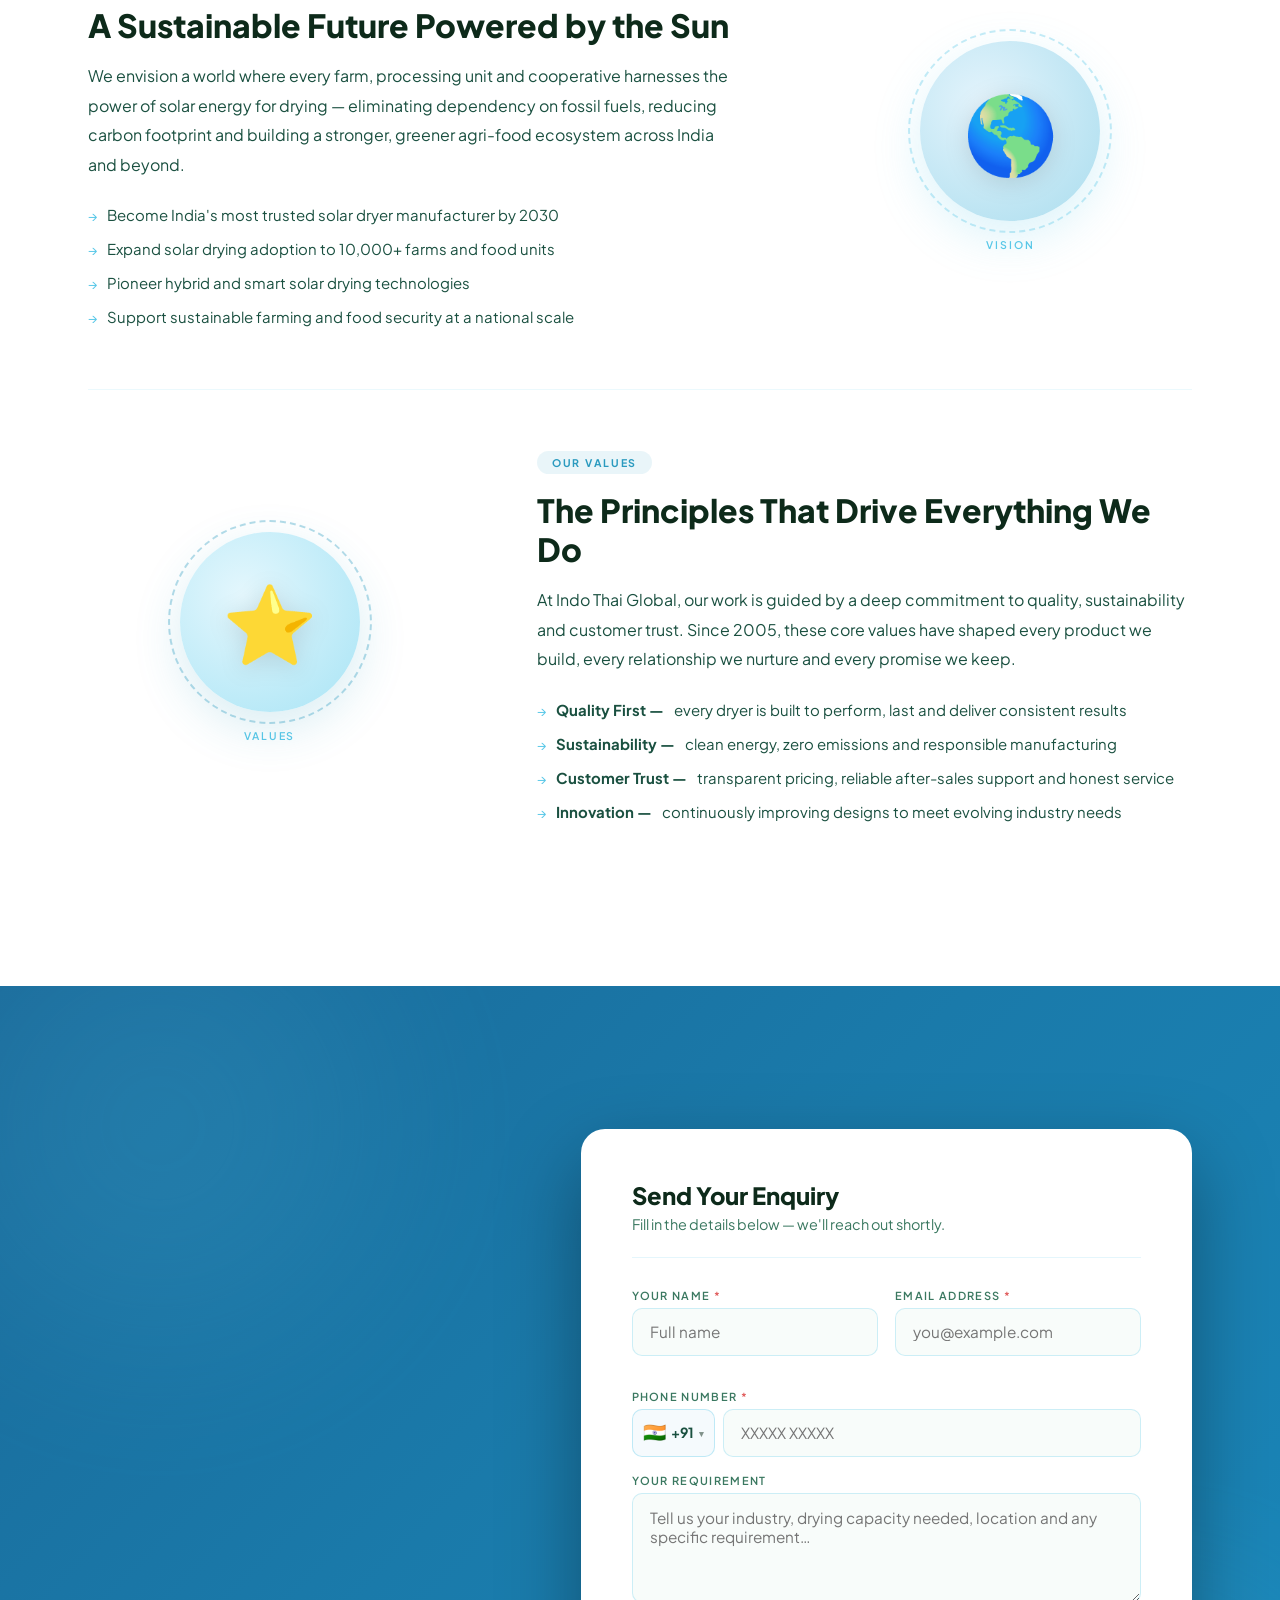
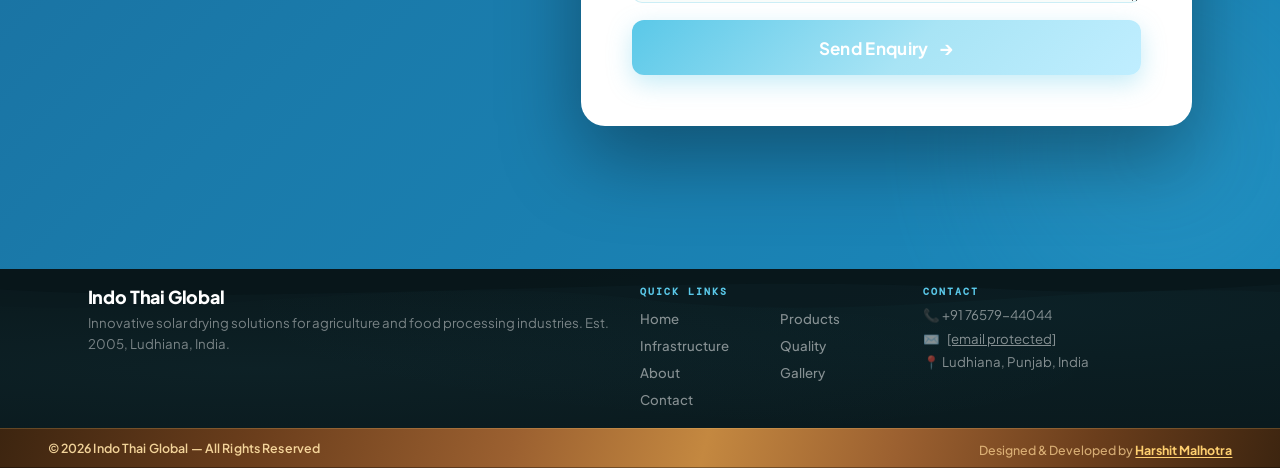
==== commit fd64e2d3: "Add files via upload" ====
--- a/home.html
+++ b/home.html
@@ -920,5 +920,204 @@
 </script>
 <script src="js/navbar.js"></script>
 <script src="js/home.js"></script>
+
+<!-- ── Floating Social Dock ── -->
+<style>
+  .social-dock {
+    position: fixed;
+    bottom: 28px;
+    right: 22px;
+    z-index: 9999;
+    display: flex;
+    flex-direction: column;
+    align-items: center;
+    gap: 10px;
+  }
+
+  /* Individual link buttons */
+  .social-dock__btn {
+    width: 46px;
+    height: 46px;
+    border-radius: 50%;
+    display: flex;
+    align-items: center;
+    justify-content: center;
+    text-decoration: none;
+    box-shadow: 0 4px 14px rgba(0,0,0,0.22);
+    transition: transform 0.22s cubic-bezier(0.22,1,0.36,1),
+                box-shadow 0.22s ease,
+                opacity 0.25s ease;
+    /* hidden by default */
+    opacity: 0;
+    transform: translateY(12px) scale(0.85);
+    pointer-events: none;
+  }
+  .social-dock__btn svg {
+    width: 20px;
+    height: 20px;
+    fill: #fff;
+    flex-shrink: 0;
+  }
+  .social-dock__btn:hover {
+    transform: translateY(-2px) scale(1.10) !important;
+    box-shadow: 0 8px 22px rgba(0,0,0,0.30);
+  }
+
+  /* Brand colours */
+  .social-dock__btn--wa      { background: #25d366; }
+  .social-dock__btn--ig      { background: radial-gradient(circle at 30% 107%, #fdf497 0%, #fdf497 5%, #fd5949 45%, #d6249f 60%, #285AEB 90%); }
+  .social-dock__btn--fb      { background: #1877f2; }
+  .social-dock__btn--mail    { background: #2a9abf; }
+
+  /* Toggle (main) button */
+  .social-dock__toggle {
+    width: 52px;
+    height: 52px;
+    border-radius: 50%;
+    background: linear-gradient(135deg, #1a7aaa 0%, #2a9abf 100%);
+    border: none;
+    cursor: pointer;
+    display: flex;
+    align-items: center;
+    justify-content: center;
+    box-shadow: 0 4px 18px rgba(42,154,191,0.45);
+    transition: transform 0.3s cubic-bezier(0.22,1,0.36,1),
+                box-shadow 0.25s ease;
+    z-index: 1;
+  }
+  .social-dock__toggle:hover {
+    transform: scale(1.08);
+    box-shadow: 0 7px 24px rgba(42,154,191,0.55);
+  }
+  .social-dock__toggle svg {
+    width: 22px;
+    height: 22px;
+    fill: #fff;
+    transition: transform 0.35s cubic-bezier(0.22,1,0.36,1), opacity 0.2s;
+  }
+  .social-dock__toggle .icon-close {
+    position: absolute;
+    opacity: 0;
+    transform: rotate(-45deg);
+  }
+
+  /* Open state */
+  .social-dock.is-open .social-dock__btn {
+    opacity: 1;
+    transform: translateY(0) scale(1);
+    pointer-events: auto;
+  }
+  .social-dock.is-open .social-dock__toggle .icon-share {
+    opacity: 0;
+    transform: rotate(45deg);
+  }
+  .social-dock.is-open .social-dock__toggle .icon-close {
+    opacity: 1;
+    transform: rotate(0deg);
+  }
+
+  /* Stagger the reveal */
+  .social-dock__btn:nth-child(1) { transition-delay: 0.00s; }
+  .social-dock__btn:nth-child(2) { transition-delay: 0.04s; }
+  .social-dock__btn:nth-child(3) { transition-delay: 0.08s; }
+  .social-dock__btn:nth-child(4) { transition-delay: 0.12s; }
+
+  /* Tooltip labels */
+  .social-dock__btn::after {
+    content: attr(data-label);
+    position: absolute;
+    right: 56px;
+    background: rgba(10,26,30,0.82);
+    color: #fff;
+    font-family: 'Plus Jakarta Sans', sans-serif;
+    font-size: 0.72rem;
+    font-weight: 600;
+    padding: 4px 10px;
+    border-radius: 6px;
+    white-space: nowrap;
+    opacity: 0;
+    pointer-events: none;
+    transition: opacity 0.18s;
+  }
+  .social-dock__btn:hover::after { opacity: 1; }
+</style>
+
+<div class="social-dock" id="socialDock">
+  <!-- WhatsApp -->
+  <!-- ▼ CHANGE THIS: replace 919876543210 with your full number incl. country code, no + or spaces -->
+  <a class="social-dock__btn social-dock__btn--wa"
+     href="https://wa.me/919876543210?text=Hello%20Indo%20Thai%20Global%2C%20I%20would%20like%20to%20know%20more%20about%20your%20solar%20drying%20systems."
+     target="_blank" rel="noopener" data-label="WhatsApp" aria-label="Chat on WhatsApp">
+    <svg viewBox="0 0 24 24" xmlns="http://www.w3.org/2000/svg">
+      <path d="M17.472 14.382c-.297-.149-1.758-.867-2.03-.967-.273-.099-.471-.148-.67.15-.197.297-.767.966-.94 1.164-.173.199-.347.223-.644.075-.297-.15-1.255-.463-2.39-1.475-.883-.788-1.48-1.761-1.653-2.059-.173-.297-.018-.458.13-.606.134-.133.298-.347.446-.52.149-.174.198-.298.298-.497.099-.198.05-.371-.025-.52-.075-.149-.669-1.612-.916-2.207-.242-.579-.487-.5-.669-.51-.173-.008-.371-.01-.57-.01-.198 0-.52.074-.792.372-.272.297-1.04 1.016-1.04 2.479 0 1.462 1.065 2.875 1.213 3.074.149.198 2.096 3.2 5.077 4.487.709.306 1.262.489 1.694.625.712.227 1.36.195 1.871.118.571-.085 1.758-.719 2.006-1.413.248-.694.248-1.289.173-1.413-.074-.124-.272-.198-.57-.347m-5.421 7.403h-.004a9.87 9.87 0 01-5.031-1.378l-.361-.214-3.741.982.998-3.648-.235-.374a9.86 9.86 0 01-1.51-5.26c.001-5.45 4.436-9.884 9.888-9.884 2.64 0 5.122 1.03 6.988 2.898a9.825 9.825 0 012.893 6.994c-.003 5.45-4.437 9.884-9.885 9.884m8.413-18.297A11.815 11.815 0 0012.05 0C5.495 0 .16 5.335.157 11.892c0 2.096.547 4.142 1.588 5.945L.057 24l6.305-1.654a11.882 11.882 0 005.683 1.448h.005c6.554 0 11.89-5.335 11.893-11.893a11.821 11.821 0 00-3.48-8.413z"/>
+    </svg>
+  </a>
+
+  <!-- Instagram -->
+  <!-- ▼ CHANGE THIS: replace indothaiglobal with your Instagram handle -->
+  <a class="social-dock__btn social-dock__btn--ig"
+     href="https://instagram.com/abc"
+     target="_blank" rel="noopener" data-label="Instagram" aria-label="Follow on Instagram">
+    <svg viewBox="0 0 24 24" xmlns="http://www.w3.org/2000/svg">
+      <path d="M12 2.163c3.204 0 3.584.012 4.85.07 3.252.148 4.771 1.691 4.919 4.919.058 1.265.069 1.645.069 4.849 0 3.205-.012 3.584-.069 4.849-.149 3.225-1.664 4.771-4.919 4.919-1.266.058-1.644.07-4.85.07-3.204 0-3.584-.012-4.849-.07-3.26-.149-4.771-1.699-4.919-4.92-.058-1.265-.07-1.644-.07-4.849 0-3.204.013-3.583.07-4.849.149-3.227 1.664-4.771 4.919-4.919 1.266-.057 1.645-.069 4.849-.069zm0-2.163c-3.259 0-3.667.014-4.947.072-4.358.2-6.78 2.618-6.98 6.98-.059 1.281-.073 1.689-.073 4.948 0 3.259.014 3.668.072 4.948.2 4.358 2.618 6.78 6.98 6.98 1.281.058 1.689.072 4.948.072 3.259 0 3.668-.014 4.948-.072 4.354-.2 6.782-2.618 6.979-6.98.059-1.28.073-1.689.073-4.948 0-3.259-.014-3.667-.072-4.947-.196-4.354-2.617-6.78-6.979-6.98-1.281-.059-1.69-.073-4.949-.073zm0 5.838c-3.403 0-6.162 2.759-6.162 6.162s2.759 6.163 6.162 6.163 6.162-2.759 6.162-6.163c0-3.403-2.759-6.162-6.162-6.162zm0 10.162c-2.209 0-4-1.79-4-4 0-2.209 1.791-4 4-4s4 1.791 4 4c0 2.21-1.791 4-4 4zm6.406-11.845c-.796 0-1.441.645-1.441 1.44s.645 1.44 1.441 1.44c.795 0 1.439-.645 1.439-1.44s-.644-1.44-1.439-1.44z"/>
+    </svg>
+  </a>
+
+  <!-- Facebook -->
+  <!-- ▼ CHANGE THIS: replace IndoThaiGlobal with your Facebook page name/ID -->
+  <a class="social-dock__btn social-dock__btn--fb"
+     href="https://facebook.com/abc"
+     target="_blank" rel="noopener" data-label="Facebook" aria-label="Visit on Facebook">
+    <svg viewBox="0 0 24 24" xmlns="http://www.w3.org/2000/svg">
+      <path d="M24 12.073c0-6.627-5.373-12-12-12s-12 5.373-12 12c0 5.99 4.388 10.954 10.125 11.854v-8.385H7.078v-3.47h3.047V9.43c0-3.007 1.792-4.669 4.533-4.669 1.312 0 2.686.235 2.686.235v2.953H15.83c-1.491 0-1.956.925-1.956 1.874v2.25h3.328l-.532 3.47h-2.796v8.385C19.612 23.027 24 18.062 24 12.073z"/>
+    </svg>
+  </a>
+
+  <!-- Email -->
+  <!-- ▼ CHANGE THIS: replace info@indothaiglobal.com with your actual email -->
+  <a class="social-dock__btn social-dock__btn--mail"
+     href="mailto:info@indothaiglobal.com?subject=Product%20Enquiry%20—%20Indo%20Thai%20Global&body=Hello%2C%0A%0AI%20would%20like%20to%20know%20more%20about%20your%20solar%20drying%20systems%20and%20food%20processing%20equipment.%0A%0APlease%20provide%20more%20details.%0A%0AThank%20you."
+     data-label="Email Us" aria-label="Send us an email">
+    <svg viewBox="0 0 24 24" xmlns="http://www.w3.org/2000/svg">
+      <path d="M20 4H4c-1.1 0-2 .9-2 2v12c0 1.1.9 2 2 2h16c1.1 0 2-.9 2-2V6c0-1.1-.9-2-2-2zm0 4l-8 5-8-5V6l8 5 8-5v2z"/>
+    </svg>
+  </a>
+
+  <!-- Toggle button (always visible) -->
+  <button class="social-dock__toggle" id="socialDockToggle" aria-label="Toggle social links" aria-expanded="false">
+    <!-- Connect / link icon -->
+    <svg class="icon-share" viewBox="0 0 24 24" xmlns="http://www.w3.org/2000/svg">
+      <path d="M3.9 12c0-1.71 1.39-3.1 3.1-3.1h4V7H7c-2.76 0-5 2.24-5 5s2.24 5 5 5h4v-1.9H7c-1.71 0-3.1-1.39-3.1-3.1zM8 13h8v-2H8v2zm9-6h-4v1.9h4c1.71 0 3.1 1.39 3.1 3.1s-1.39 3.1-3.1 3.1h-4V17h4c2.76 0 5-2.24 5-5s-2.24-5-5-5z"/>
+    </svg>
+    <!-- Close icon -->
+    <svg class="icon-close" style="position:absolute" viewBox="0 0 24 24" xmlns="http://www.w3.org/2000/svg">
+      <path d="M19 6.41L17.59 5 12 10.59 6.41 5 5 6.41 10.59 12 5 17.59 6.41 19 12 13.41 17.59 19 19 17.59 13.41 12z"/>
+    </svg>
+  </button>
+</div>
+
+<script>
+(function () {
+  var dock   = document.getElementById('socialDock');
+  var toggle = document.getElementById('socialDockToggle');
+  if (!dock || !toggle) return;
+
+  toggle.addEventListener('click', function () {
+    var open = dock.classList.toggle('is-open');
+    toggle.setAttribute('aria-expanded', open ? 'true' : 'false');
+  });
+
+  /* Close when clicking outside */
+  document.addEventListener('click', function (e) {
+    if (!dock.contains(e.target)) {
+      dock.classList.remove('is-open');
+      toggle.setAttribute('aria-expanded', 'false');
+    }
+  });
+}());
+</script>
+
+<script src="js/navbar.js"></script>
+<script src="js/home.js"></script>
 </body>
 </html>
--- a/css/global.css
+++ b/css/global.css
@@ -10,11 +10,12 @@
   box-sizing: border-box;
   margin: 0;
   padding: 0;
+  min-width: 0;
 }
 
 /* ── Root tokens ── */
 :root {
-  --nav-h: 68px;
+  --nav-h: 72px;
 
   --white:         #ffffff;
   --off-white:     #f2faff;
@@ -53,6 +54,7 @@
 html {
   scroll-behavior: smooth;
   font-size: 17px;
+  overflow-x: clip;
 }
 
 body {
@@ -62,6 +64,8 @@
   -webkit-font-smoothing: antialiased;
   -moz-osx-font-smoothing: grayscale;
   min-height: 100vh;
+  overflow-x: clip;
+  width: 100%;
 }
 
 em, i { font-style: normal; }
@@ -222,7 +226,7 @@
 .site-footer::after {
   content: '';
   position: absolute;
-  top: 0; left: -5%; right: -5%;
+  top: 0; left: 0; right: 0;
   height: 45px;
   background: url("data:image/svg+xml,%3Csvg xmlns='http://www.w3.org/2000/svg' viewBox='0 0 1440 45'%3E%3Cpath fill='%23061215' fill-opacity='0.45' d='M0,15 C360,45 720,0 1080,20 C1260,30 1350,10 1440,15 L1440,0 L0,0 Z'/%3E%3C/svg%3E") no-repeat top center / cover;
   pointer-events: none;
--- a/css/navbar.css
+++ b/css/navbar.css
@@ -495,7 +495,8 @@
   .nav-divider     { display: none; }
   .nav-burger      { display: flex; }
 
-  .nav-inner       { padding: 0 1rem; }
+  .nav             { width: 100%; max-width: 100vw; }
+  .nav-inner       { padding: 0 1rem; width: 100%; }
   .nav-brand       { margin-right: auto; }
   .nav-brand-name  { font-size: 1.05rem; }
   .nav-brand-tag   { font-size: 0.50rem; }
@@ -507,4 +508,10 @@
   .nav-lang-btn    { padding: 0.32rem 0.6rem; max-width: unset; }
   .nav-lang-dropdown { right: 0; width: min(290px, 92vw); }
   .nav-burger      { margin-left: 0.4rem; }
+}
+
+/* ── Global overflow lock ── */
+html, body {
+  overflow-x: hidden;
+  max-width: 100%;
 }
--- a/css/home.css
+++ b/css/home.css
@@ -10,8 +10,9 @@
   transition: opacity 0.65s ease, transform 0.65s ease;
 }
 .reveal-up    { transform: translateY(40px); }
-.reveal-left  { transform: translateX(-50px); }
-.reveal-right { transform: translateX(50px); }
+/* Clamp reveal-left/right to prevent horizontal scroll */
+.reveal-left  { transform: translateX(-40px); }
+.reveal-right { transform: translateX(40px); }
 
 .reveal-up.in-view,
 .reveal-left.in-view,
@@ -20,12 +21,25 @@
   transform: translate(0, 0);
 }
 
+/* Clip any section that might overflow horizontally */
+.home-about,
+.home-industries,
+.home-why,
+.home-vm,
+.home-cta,
+.enquiry-section,
+.panel-supply,
+.section {
+  overflow-x: hidden;
+}
+
 
 /* ══════════════════════════════════════════════════════════════
    HERO
 ══════════════════════════════════════════════════════════════ */
 .hero {
   position: relative;
+  z-index: 0;
   height: 110vh;
   min-height: 700px;
   display: flex;
@@ -33,6 +47,7 @@
   justify-content: center;
   overflow: hidden;
   background: #1a7aaa;
+  max-width: 100%;
 }
 .hero-slides { position: absolute; inset: 0; }
 .hero-slide {
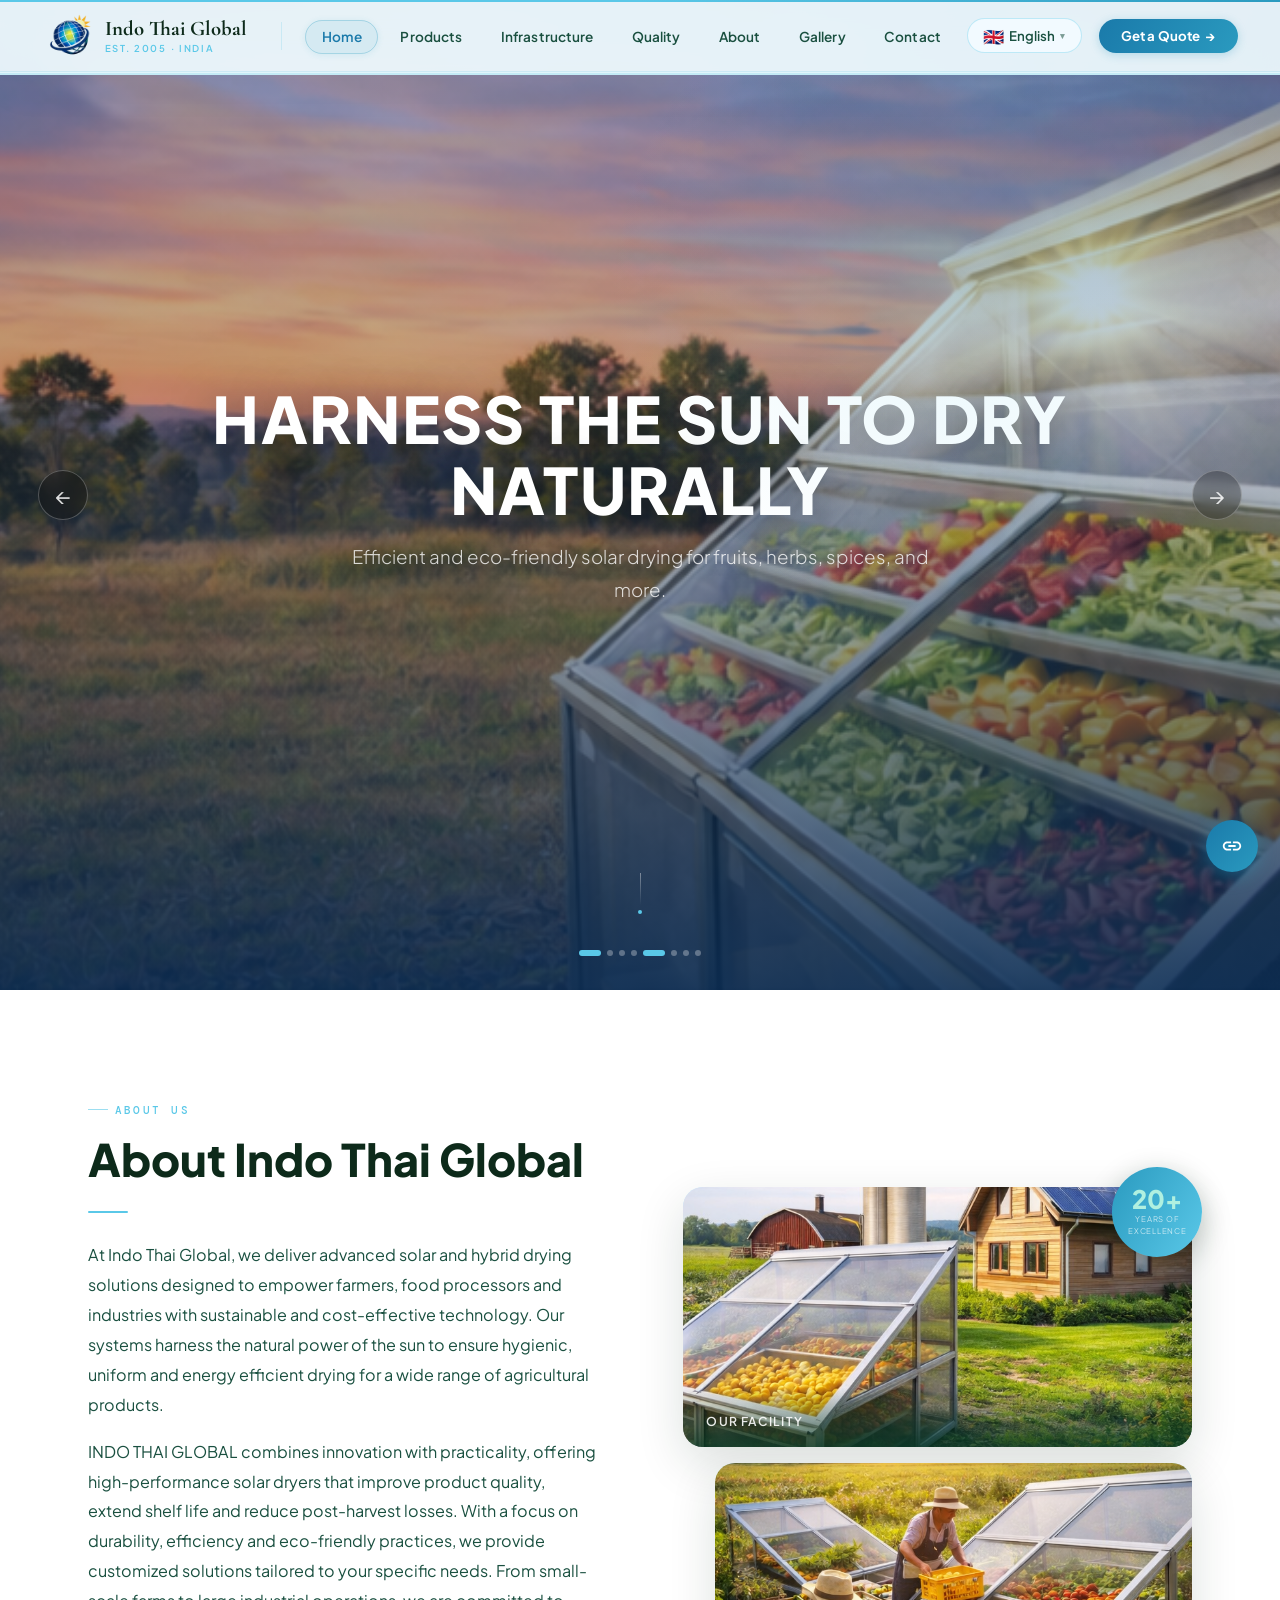
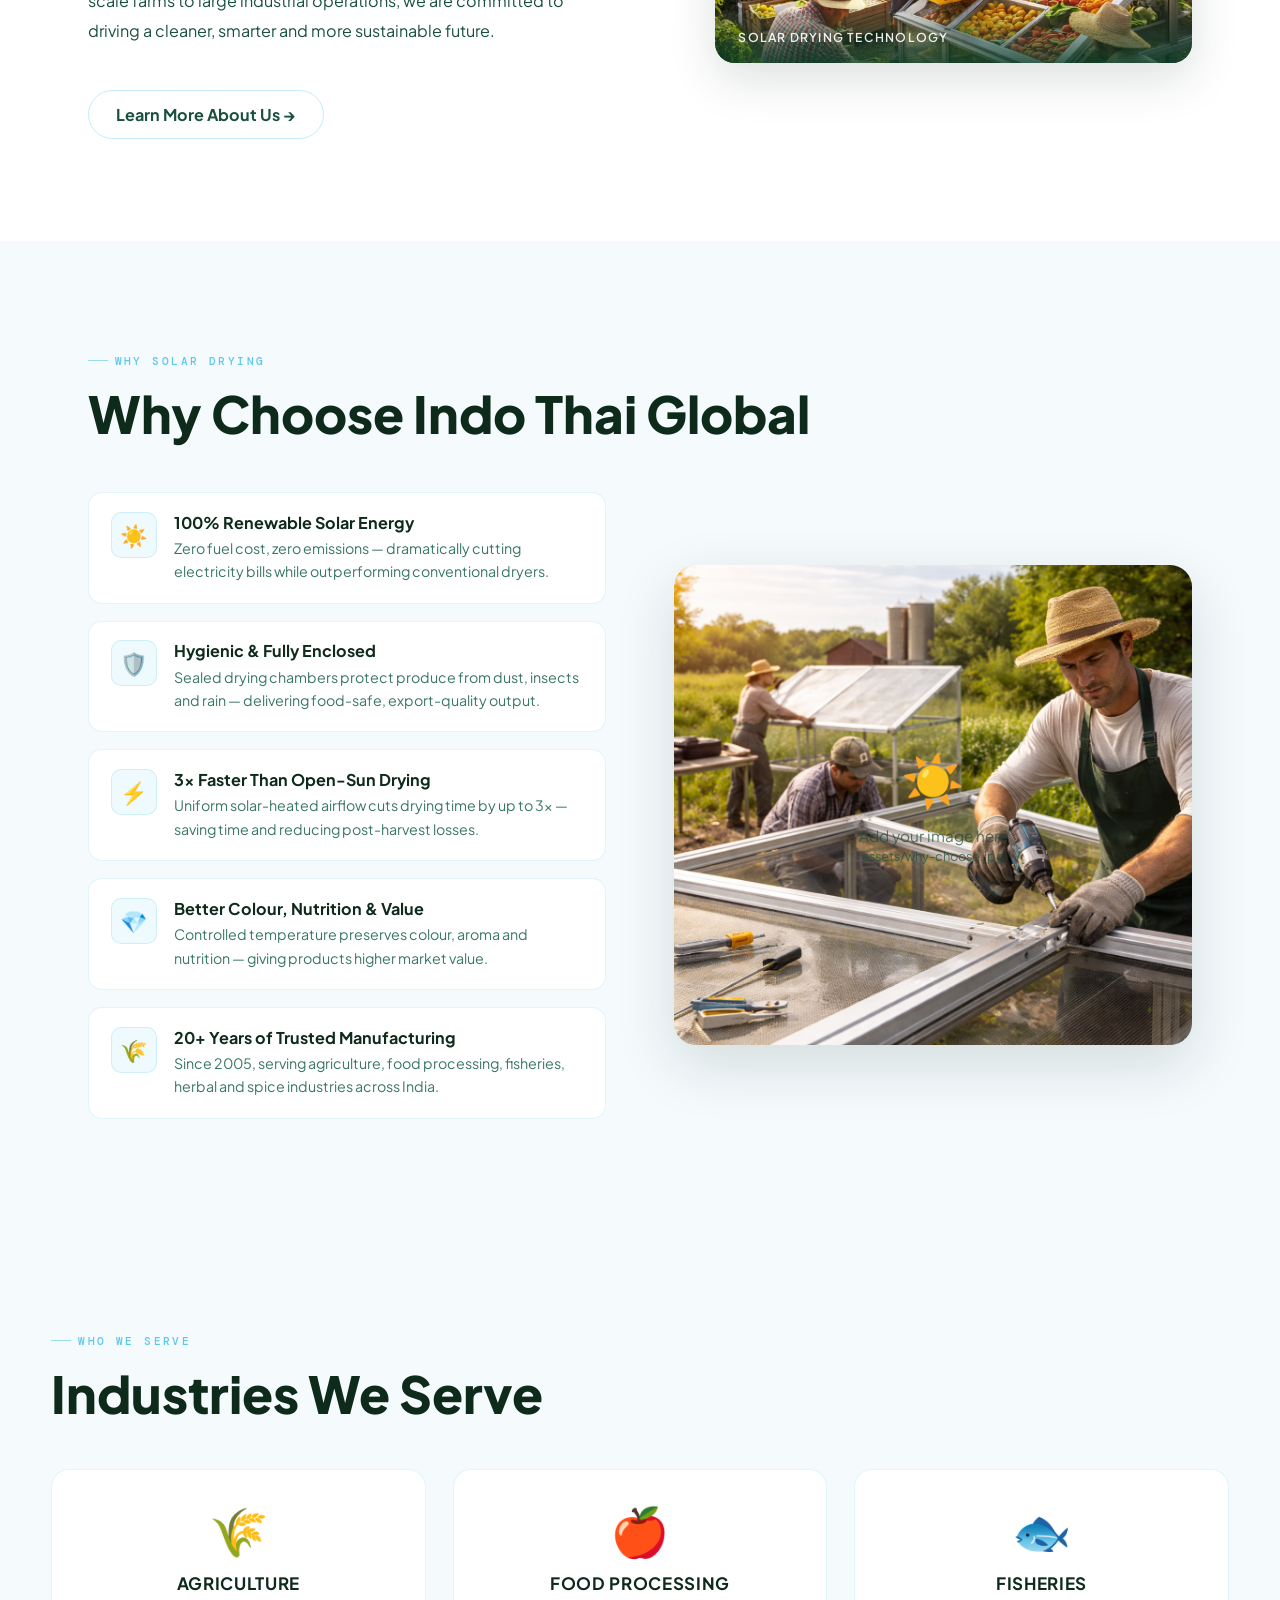
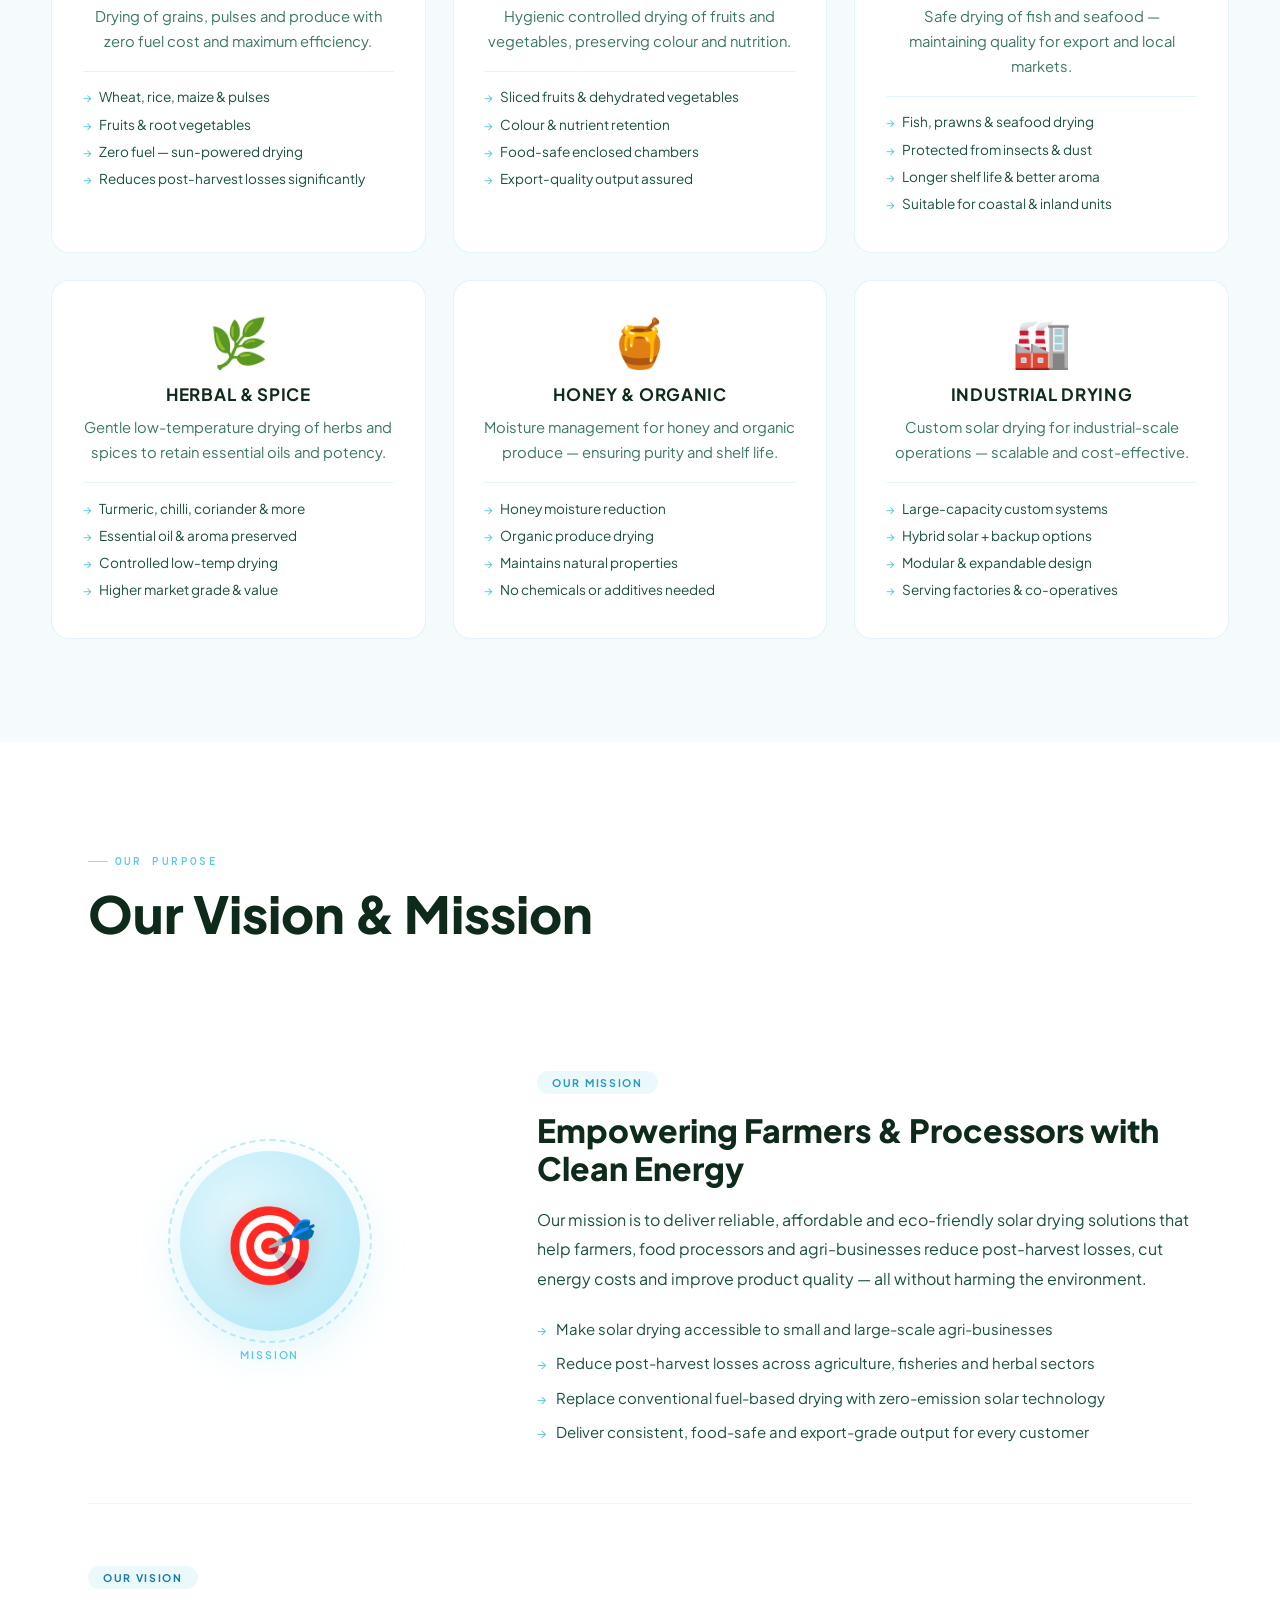
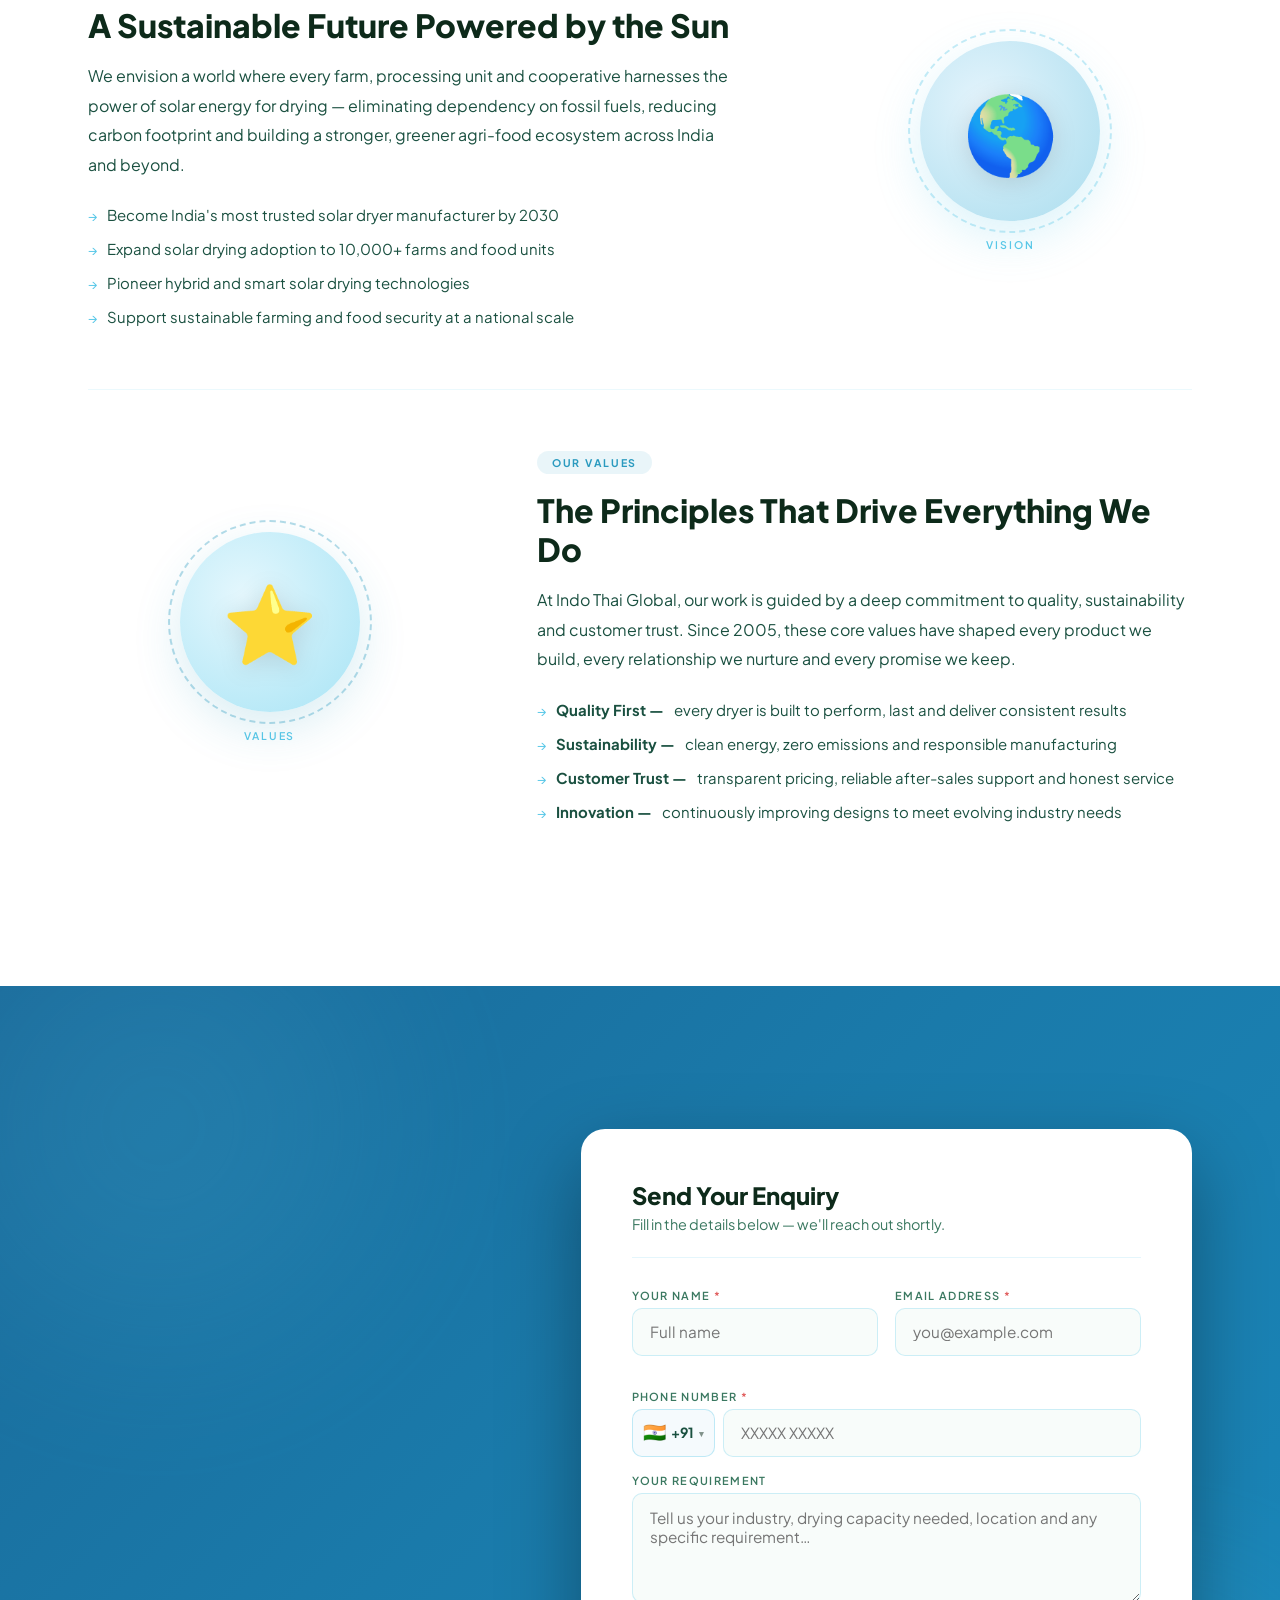
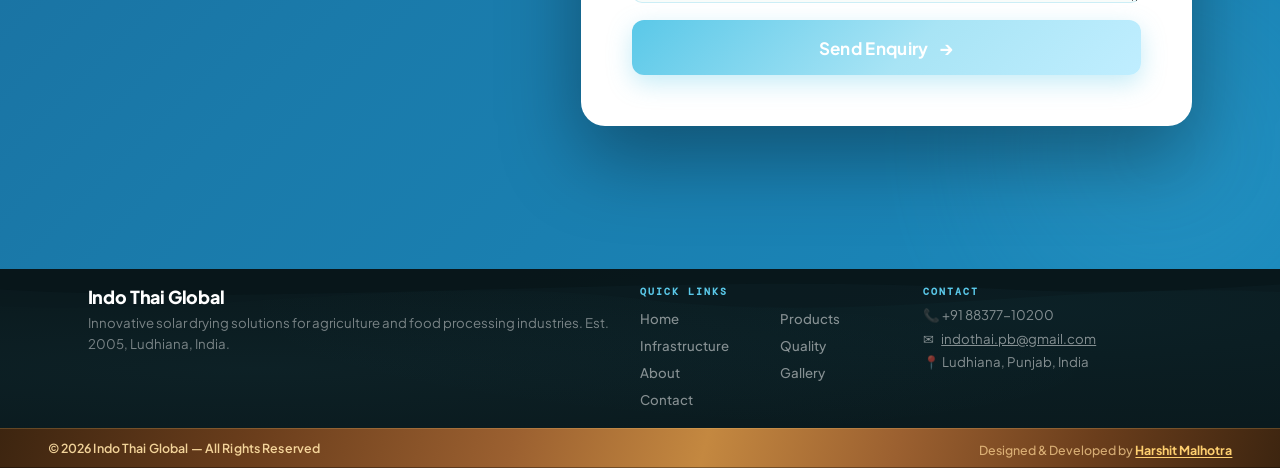
==== commit 7160eeea: "Add files via upload" ====
--- a/home.html
+++ b/home.html
@@ -481,11 +481,13 @@
       <div class="enquiry-contact-strip">
         <div class="eq-contact-item">
           <span class="eq-icon">&#128222;</span>
-          <span>+91 76579-44044</span>
+          <span>+91 88377-10200</span>
         </div>
         <div class="eq-contact-item">
           <span class="eq-icon">&#9993;&#65039;</span>
-          <span><a href="/cdn-cgi/l/email-protection#244d4a424b644d4a404b504c454d43484b4645480a474b49"><span class="__cf_email__" data-cfemail="d2bbbcb4bd92bbbcb6bda6bab3bbb5bebdb0b3befcb1bdbf">[email&#160;protected]</span></a></span>
+          <span>
+            <a href="mailto:indothai.pb@gmail.com">indothai.pb@gmail.com</a>
+          </span>        
         </div>
         <div class="eq-contact-item">
           <span class="eq-icon">&#128205;</span>
@@ -584,9 +586,10 @@
 
     <div class="footer-col">
       <h4 class="footer-title">Contact</h4>
-      <div class="footer-contact-item">&#128222; +91 76579-44044</div>
-      <div class="footer-contact-item">&#9993;&#65039; <a href="/cdn-cgi/l/email-protection" class="__cf_email__" data-cfemail="fc95929a93bc9592989388949d959b90939e9d90d29f9391">[email&#160;protected]</a></div>
-      <div class="footer-contact-item">&#128205; Ludhiana, Punjab, India</div>
+      <div class="footer-contact-item">&#128222; +91 88377-10200</div><div class="footer-contact-item">
+  &#9993; <a href="mailto:indothai.pb@gmail.com">indothai.pb@gmail.com</a>
+</div>
+   <div class="footer-contact-item">&#128205; Ludhiana, Punjab, India</div>
     </div>
 
   </div>
